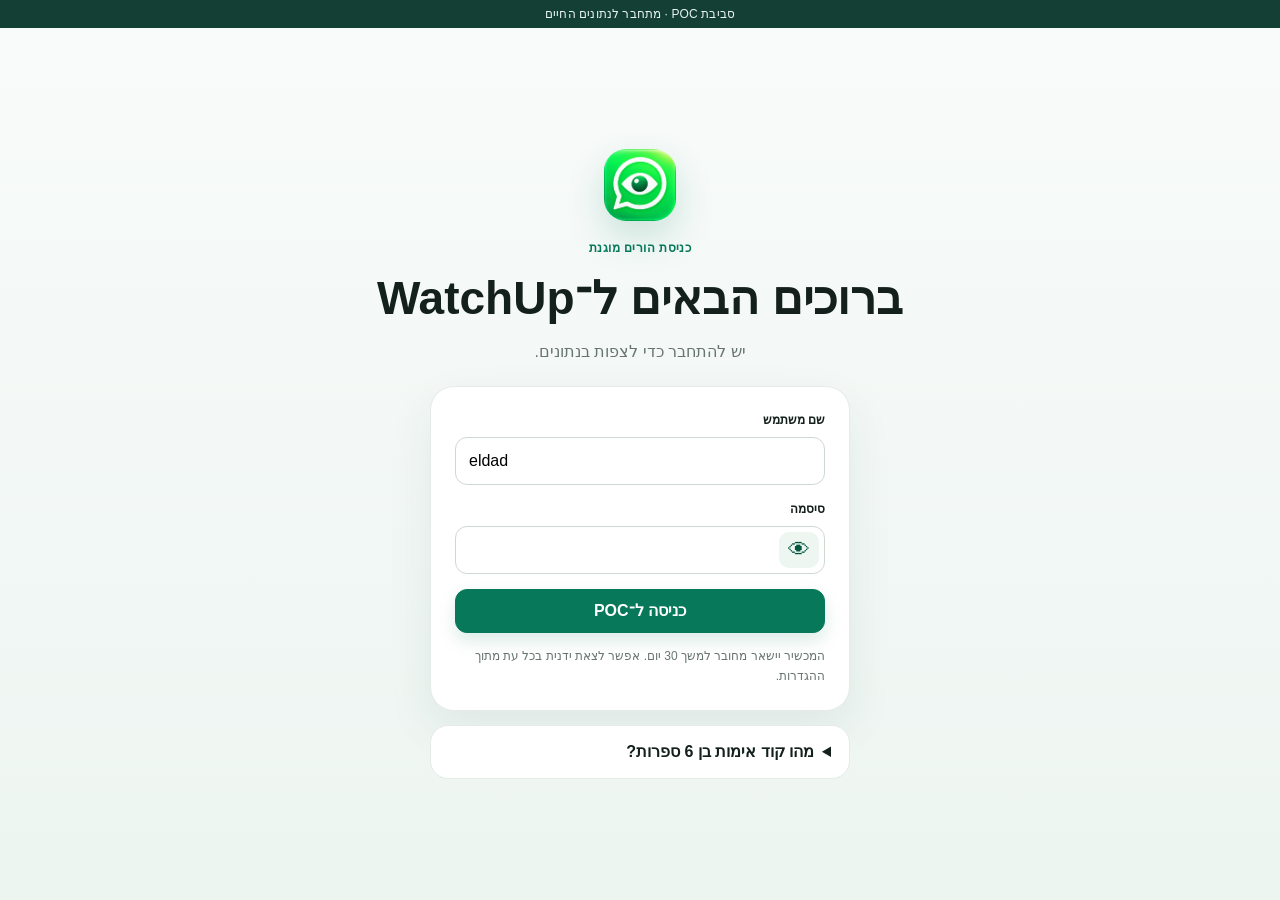
==== watchup-web/index.html @ 16fe0e79 "fix: harden sender recognition and dashboard reliability" ====
<!doctype html>
<html lang="he" dir="rtl">
<head>
  <meta charset="utf-8">
  <meta name="viewport" content="width=device-width, initial-scale=1, viewport-fit=cover">
  <meta name="theme-color" content="#075d48">
  <title>WatchUp — מרכז הבקרה ההורי</title>
  <link rel="icon" type="image/jpeg" href="assets/watchup-eye-icon-owner.jpg">
  <link rel="apple-touch-icon" href="assets/watchup-eye-icon-owner.jpg">
  <link rel="stylesheet" href="styles.css?v=wp48-saved-contact">
</head>
<body class="auth-pending">
  <a class="skip-link" href="#main">דלג לתוכן הראשי</a>
  <div class="demo-banner" id="environment-status" role="status">סביבת POC · מתחבר לנתונים החיים</div>
  <section class="auth-gate" id="auth-gate" aria-labelledby="auth-gate-title">
    <img src="assets/watchup-eye-icon-owner.jpg" alt="" width="72" height="72">
    <span class="section-kicker">כניסת הורים מוגנת</span>
    <h1 id="auth-gate-title">ברוכים הבאים ל־WatchUp</h1>
    <p id="auth-gate-message">הזינו את פרטי ההורה. ב־POC האישי אין צורך בקוד נוסף.</p>
    <form id="api-connect-form">
      <label for="parent-username">שם משתמש</label><input id="parent-username" name="username" dir="auto" autocomplete="username" value="eldad" required>
      <label for="parent-password">סיסמה</label>
      <div class="password-field"><input id="parent-password" name="password" dir="ltr" type="password" autocomplete="current-password" required minlength="8" inputmode="text"><button id="toggle-password" type="button" aria-label="הצג סיסמה" aria-pressed="false">👁</button></div>
      <p class="login-error" id="login-error" role="alert" hidden></p>
      <button class="primary wide" id="login-submit" type="submit">כניסה ל־POC</button>
      <p class="poc-login-note">המכשיר יישאר מחובר למשך 30 יום. אפשר לצאת ידנית בכל עת מתוך ההגדרות.</p>
    </form>
    <details class="mfa-explainer">
      <summary>מהו קוד אימות בן 6 ספרות?</summary>
      <p>לפני פתיחת הפיילוט להורים נוספים נפעיל שכבת הגנה נוספת. אפליקציית Authenticator מייצרת בטלפון קוד חדש בן 6 ספרות בכל כמה שניות.</p>
      <ol><li>מורידים אפליקציית Authenticator לטלפון.</li><li>בוחרים הוספת חשבון וסורקים את קוד ההגדרה של WatchUp.</li><li>בעת הכניסה מזינים גם את הקוד בן 6 הספרות שמופיע באפליקציה.</li></ol>
      <p class="auth-links"><a href="https://support.google.com/accounts/answer/1066447?hl=iw" target="_blank" rel="noopener noreferrer">הורדה והגדרה של Google Authenticator</a><a href="https://support.microsoft.com/en-us/authenticator/download-microsoft-authenticator" target="_blank" rel="noopener noreferrer">הורדת Microsoft Authenticator</a></p>
      <small>ב־POC הנוכחי האפשרות מתועדת אך אינה פעילה.</small>
    </details>
  </section>
  <div class="app-shell" id="app-shell">
    <aside class="sidebar">
      <a class="brand" href="#home" data-view-link="home" aria-label="WatchUp — דף הבית"><img class="brand-mark" src="assets/watchup-eye-icon-owner.jpg" alt=""><span><strong lang="en" dir="ltr">WatchUp</strong><small>רואים רק מה שחשוב</small></span></a>
      <nav class="side-nav" aria-label="ניווט ראשי">
        <a href="#home" data-view-link="home" class="active"><span class="nav-icon" aria-hidden="true"><img src="assets/feature-home.jpg" alt=""></span><span><b>תמונת מצב</b><small>הנתונים החיים עכשיו</small></span></a>
        <a href="#alerts" data-view-link="alerts"><span class="nav-icon" aria-hidden="true"><img src="assets/feature-messages.jpg" alt=""></span><span><b>אירועים</b><small>מה התקבל מהטלפון</small></span><bdi class="nav-count" data-event-count="message">0</bdi></a>
        <a href="#people" data-view-link="people"><span class="nav-icon" aria-hidden="true"><img src="assets/feature-groups.jpg" alt=""></span><span><b>קבוצות ואנשי קשר</b><small>מידע חי מהחשבון</small></span></a>
        <a href="#rules" data-view-link="rules"><span class="nav-icon" aria-hidden="true"><img src="assets/feature-settings.jpg" alt=""></span><span><b>הגדרות</b><small>חיבור, גישה ופרטיות</small></span></a>
      </nav>
      <div class="privacy-note"><span class="privacy-artwork" aria-hidden="true"><img src="assets/feature-privacy.jpg" alt=""></span><p><b>קריאה בלבד</b><small>המערכת לא שולחת הודעות ולא משנה תוכן.</small></p></div>
    </aside>
    <div class="workspace">
      <header class="topbar">
        <button class="child-switch" type="button" aria-label="החשבון המחובר — יולי"><span class="child-avatars" aria-hidden="true"><i>י</i></span><span><b>יולי</b><small id="child-connection-label">חשבון מחובר</small></span></button>
        <a class="mobile-brand-lockup" href="#home" data-view-link="home" aria-label="WatchUp — דף הבית"><img class="mobile-brand" src="assets/watchup-eye-icon-owner.jpg" alt=""><small>רואים רק מה שחשוב</small></a>
        <div class="top-actions"><span class="sync-label" id="sync-status"><i aria-hidden="true"></i><span>מתחבר…</span></span><button class="icon-button" type="button" aria-label="פתח אירועים" data-view-button="alerts"><img class="topbar-artwork" src="assets/feature-messages.jpg" alt="" aria-hidden="true"><span class="notification-dot" aria-hidden="true"></span></button><button class="mobile-menu-button" id="mobile-menu-button" type="button" aria-label="פתח תפריט" aria-controls="mobile-nav" aria-expanded="false"><span aria-hidden="true">☰</span></button></div>
      </header>
      <main id="main" tabindex="-1">
        <section class="view-panel active" id="view-home" data-view="home" aria-labelledby="home-title">
          <div class="child-overview"><div class="child-portrait" aria-hidden="true">י</div><div><span class="section-kicker">מרכז הבקרה של</span><h2>יולי</h2><p>נתונים חיים · קריאה בלבד</p></div></div>
          <section class="watchup-hero" aria-labelledby="home-title"><div class="hero-copy"><p class="eyebrow">תמונת המצב עכשיו</p><h1 id="home-title">בודקים את החיבור של יולי</h1><p id="home-status-detail">המערכת אוספת את הנתונים החיים מהטלפון המחובר.</p><div class="connection-pill"><i aria-hidden="true"></i><span><b id="api-state-title">מתחבר</b><small id="api-state-detail">ממתין לנתונים · קריאה בלבד</small></span></div></div><img src="assets/watchup-child-hero.jpg" alt="איור של ילד המחזיק טלפון ויושב מעל סמל תקשורת ירוק"></section>
          <section class="summary-strip" aria-label="סיכום חי">
            <button type="button" data-view-button="alerts"><span class="summary-artwork messages" aria-hidden="true"><img src="assets/feature-messages.jpg" alt="" width="320" height="320"></span><span><b data-event-count="message">0</b><small>חריגים לבדיקה</small></span><em>נתונים חיים</em></button>
            <button type="button" data-view-button="people"><span class="summary-artwork groups" aria-hidden="true"><img src="assets/feature-groups.jpg" alt="" width="320" height="320"></span><span><b data-event-count="group">0</b><small>קבוצות מחוברות</small></span><em>מהטלפון</em></button>
            <button type="button" data-view-button="alerts"><span class="summary-artwork connection" aria-hidden="true"><img src="assets/feature-connection.jpg" alt="" width="320" height="320"></span><span><b data-event-count="connection">0</b><small>מצב חיבור</small></span><em id="connection-summary">בבדיקה</em></button>
            <button type="button" data-view-button="people"><span class="summary-artwork photos" aria-hidden="true"><img src="assets/feature-photos.jpg" alt="" width="320" height="320"></span><span><b data-event-count="image">0</b><small>תמונות קבוצות</small></span><em>זמינות</em></button>
          </section>
          <div class="home-grid">
            <section class="focus-panel" aria-labelledby="focus-title"><div class="section-heading"><div><span class="section-kicker">החריג האחרון</span><h2 id="focus-title">מה דורש בדיקה</h2></div><button class="text-button" type="button" data-view-button="alerts">לכל החריגים ←</button></div><div id="home-focus" class="live-card-slot"><p class="empty-live-state">אין חריג חדש. שיחות מזוהות לא מוצגות כאן.</p></div></section>
            <section class="timeline-panel" aria-labelledby="timeline-title"><div class="section-heading"><div><span class="section-kicker">חריגים אחרונים</span><h2 id="timeline-title">מה חשוב עכשיו</h2></div></div><div class="mini-timeline" id="home-timeline"><p class="empty-live-state">אין חריגים להצגה.</p></div></section>
          </div>
          <section class="daily-report" aria-labelledby="daily-report-title"><span class="section-kicker">דוח על נתונים אמיתיים</span><h2 id="daily-report-title">הדוח היומי</h2><ul id="daily-report"></ul></section>
        </section>

        <section class="view-panel" id="view-alerts" data-view="alerts" aria-labelledby="alerts-title" hidden>
          <div class="page-title compact"><div><p class="eyebrow">חריגים</p><h1 id="alerts-title">מה דורש בדיקה</h1><p>מוצגים רק מספר לא מזוהה, מילת מעקב מההגדרות, או בעיית חיבור.</p></div><div class="count-badge"><b id="alerts-count">0</b><span>חריגים</span></div></div>
          <div class="filter-bar" role="group" aria-label="סינון חריגים"><button class="active" type="button" data-filter="all">הכול <bdi data-filter-count="all">0</bdi></button><button type="button" data-filter="stranger">מספר לא מזוהה <bdi data-filter-count="stranger">0</bdi></button><button type="button" data-filter="keyword">מילת מעקב <bdi data-filter-count="keyword">0</bdi></button><button type="button" data-filter="connection">חיבור <bdi data-filter-count="connection">0</bdi></button></div>
          <div class="alerts-layout"><div class="alert-feed" id="alerts-feed"><p class="empty-live-state">ממתינים לאירועים חיים.</p></div></div>
        </section>

        <section class="view-panel" id="view-people" data-view="people" aria-labelledby="people-title" hidden>
          <div class="page-title compact"><div><p class="eyebrow">המעגל של יולי</p><h1 id="people-title">קבוצות ומספרים לא מזוהים</h1><p>קבוצות לפי פעילות, ורק מספרים שעדיין לא שמורים באנשי הקשר.</p></div><div class="count-badge calm"><b data-event-count="group">0</b><span>קבוצות</span></div></div>
          <div class="people-summary" aria-label="סיכום קבוצות ומספרים לא מזוהים"><article><span class="people-artwork" aria-hidden="true"><img src="assets/feature-groups.jpg" alt=""></span><div><b data-event-count="group">0</b><small>קבוצות מחוברות</small></div></article><article><span class="people-artwork" aria-hidden="true"><img src="assets/feature-unresolved.jpg" alt=""></span><div><b data-event-count="sender">0</b><small>מספרים לא מזוהים</small></div></article><article><span class="people-artwork" aria-hidden="true"><img src="assets/feature-messages.jpg" alt=""></span><div><b data-event-count="unresolved">0</b><small>התראות ממילת מעקב</small></div></article></div>
          <div class="people-tabs" role="tablist" aria-label="בחירת סוג רשימה"><button type="button" class="active" role="tab" aria-selected="true" data-people-tab="groups">קבוצות</button><button type="button" role="tab" aria-selected="false" data-people-tab="contacts">מספרים לא מזוהים</button></div>
          <div class="people-layout">
            <section class="directory-panel" data-people-panel="groups" aria-labelledby="groups-title"><div class="section-heading"><div><span class="section-kicker" id="groups-kicker">0 קבוצות</span><h2 id="groups-title">הקבוצות של יולי</h2></div><span class="trend">לפי פעילות</span></div><div class="directory-list" id="groups-list"><p class="empty-live-state">הקבוצות יסונכרנו מהטלפון המחובר.</p></div><section class="group-detail" id="group-detail" hidden><h3 id="group-detail-title"></h3><p id="group-detail-stats"></p><ul id="group-detail-people"></ul></section></section>
            <section class="directory-panel" data-people-panel="contacts" aria-labelledby="contacts-title" hidden><div class="section-heading"><div><span class="section-kicker">רק מה שלא שמור באנשי הקשר</span><h2 id="contacts-title">מספרים לא מזוהים</h2></div></div><div class="directory-list" id="contacts-list"><p class="empty-live-state">אין מספרים לא מזוהים כרגע.</p></div></section>
            <aside class="protection-card" aria-labelledby="live-info-title"><span class="section-kicker">תמונת הגנה</span><h2 id="live-info-title">מה חשוב עכשיו</h2><ul class="protection-facts"><li id="insight-unrecognized">0 מספרים לא מזוהים</li><li id="insight-active-group">עדיין אין קבוצה פעילה</li><li id="insight-critical">אין התראה דחופה כרגע</li></ul></aside>
          </div>
        </section>

        <section class="view-panel" id="view-rules" data-view="rules" aria-labelledby="rules-title" hidden>
          <div class="page-title compact"><div><p class="eyebrow">הגדרות</p><h1 id="rules-title">חיבור, גישה ופרטיות</h1><p>ה־POC פועל בקריאה בלבד עם נתונים חיים.</p></div></div>
          <section class="settings-groups" aria-label="קטגוריות הגדרות">
            <div class="settings-group"><h2>חיבור WhatsApp</h2><button type="button"><span class="setting-artwork" aria-hidden="true"><img src="assets/feature-connection.jpg" alt=""></span><span><b>הטלפון של יולי</b><small id="settings-connection-detail">בודק את מצב החיבור</small></span><em id="settings-connection-state">בבדיקה</em></button></div>
            <div class="settings-group"><h2>פרטיות</h2><button type="button"><span class="setting-artwork" aria-hidden="true"><img src="assets/feature-privacy.jpg" alt=""></span><span><b>קריאה בלבד</b><small>אין שליחה, עריכה, מחיקה או תגובה ב־WhatsApp</small></span><em>פעיל</em></button></div>
            <div class="settings-group"><h2 id="words-title">מילות מעקב</h2><p class="settings-note">הוסיפו מילה או ביטוי. התאמה בהודעה חדשה תיצור התראה גם כשהשולח מוכר.</p><form id="tracking-words-form"><label for="tracking-word">מילה או ביטוי למעקב</label><input id="tracking-word" name="word" dir="auto" maxlength="40" placeholder="לדוגמה: אל תספרי" required><button class="primary" type="submit">שמירת מילה</button><output id="tracking-words-status" role="status" aria-live="polite"></output></form><ul class="rule-list" id="tracking-words"></ul></div>
            <div class="settings-group"><h2>צליל והתראות</h2><p class="settings-note">הפעילו ובדקו פעם אחת במכשיר הזה. ההתראה פועלת כל עוד WatchUp פתוח בדפדפן.</p><button class="primary sound-test" id="enable-alerts" type="button">הפעלת צליל ובדיקתו</button><p id="alert-sound-status" class="settings-note" role="status" aria-live="polite">הצליל טרם נבדק במכשיר הזה.</p></div>
            <div class="settings-group"><h2 id="audit-title">יומן צפייה</h2><p class="settings-note">כל כניסה וצפייה בלוח הבקרה נרשמות כאן.</p><ul class="rule-list audit-log" id="audit-log"></ul></div>
          </section>
          <section class="api-connect" aria-labelledby="api-connect-title"><div><span class="section-kicker">פרטיות וגישה</span><h2 id="api-connect-title">ניהול החיבור המשפחתי</h2><p>ב־POC הגישה מוגנת בסיסמה. קוד אימות נוסף יופעל לפני הפיילוט.</p></div><div class="session-actions"><button class="secondary" id="api-disconnect" type="button">יציאה מכלי ההורה</button><button class="danger-button" id="delete-family-data" type="button">מחיקת אירועי WatchUp</button></div></section>
        </section>
        <footer class="app-footer"><span>WatchUp · סביבת POC מאובטחת · נתונים חיים</span><a href="accessibility.html">הצהרת נגישות</a></footer>
      </main>
    </div>
  </div>
  <nav class="mobile-nav" id="mobile-nav" aria-label="ניווט ראשי במובייל" hidden><a href="#home" data-view-link="home" class="active"><span aria-hidden="true"><img src="assets/feature-home.jpg" alt=""></span>בית</a><a href="#alerts" data-view-link="alerts"><span aria-hidden="true"><img src="assets/feature-messages.jpg" alt=""></span>אירועים<i data-event-count="message">0</i></a><a href="#people" data-view-link="people"><span aria-hidden="true"><img src="assets/feature-groups.jpg" alt=""></span>קבוצות ואנשי קשר</a><a href="#rules" data-view-link="rules"><span aria-hidden="true"><img src="assets/feature-settings.jpg" alt=""></span>הגדרות</a></nav>
  <div class="toast" id="toast" role="status" aria-live="polite" aria-atomic="true"></div>
  <script src="app.js?v=wp48-saved-contact"></script>
</body>
</html>
---- watchup-web/styles.css ----
:root{--ink:#17231f;--muted:#65736e;--line:#dfe7e3;--surface:#fff;--canvas:#f4f7f5;--green:#08775a;--green-dark:#055741;--mint:#dff3eb;--mint-soft:#edf8f4;--amber:#b66c09;--amber-soft:#fff1d2;--red:#b4233d;--red-soft:#fde8ec;--blue:#34728b;--blue-soft:#e8f3f7;--shadow:0 14px 38px rgba(31,65,52,.08);--radius:18px;--sidebar:248px}*{box-sizing:border-box}html{scroll-behavior:smooth}body{margin:0;background:var(--canvas);color:var(--ink);font-family:Arial,"Noto Sans Hebrew",sans-serif;line-height:1.5}button,input,select{font:inherit}button,a{touch-action:manipulation}.skip-link{position:fixed;inset-block-start:8px;inset-inline-start:8px;z-index:1000;padding:10px 14px;background:#fff;color:var(--green-dark);border-radius:8px;transform:translateY(-150%)}.skip-link:focus{transform:none}.demo-banner{height:28px;background:#123d33;color:#e7f4ef;text-align:center;font-size:12px;line-height:28px}.app-shell{min-height:calc(100vh - 28px)}
.sidebar{position:fixed;inset-block-start:28px;inset-inline-start:0;width:var(--sidebar);height:calc(100vh - 28px);background:#fff;border-inline-end:1px solid var(--line);padding:28px 18px;display:flex;flex-direction:column;z-index:20}.brand{display:flex;align-items:center;gap:12px;color:var(--ink);text-decoration:none;padding:0 8px 28px}.brand-mark{width:42px;height:42px;background:var(--green);border-radius:13px;display:grid;place-items:center;box-shadow:0 8px 20px rgba(8,119,90,.2);position:relative}.brand-mark:before{content:"";width:25px;height:15px;border:2px solid white;border-radius:50%;position:absolute}.brand-mark span{width:7px;height:7px;background:#fff;border-radius:50%}.brand strong{font-size:20px;display:block}.brand small{display:block;color:var(--muted);font-size:12px}.side-nav{display:grid;gap:6px}.side-nav a{display:flex;align-items:center;gap:12px;min-height:48px;padding:0 13px;color:#52615c;text-decoration:none;border-radius:12px;font-weight:700}.side-nav a:hover,.side-nav a.active{background:var(--mint-soft);color:var(--green-dark)}.nav-icon{width:27px;height:27px;border:1px solid #cbd9d3;border-radius:8px;display:grid;place-items:center}.side-nav a.active .nav-icon{background:var(--green);border-color:var(--green);color:#fff}.nav-count{margin-inline-start:auto;background:var(--red-soft);color:var(--red);min-width:24px;height:24px;border-radius:12px;text-align:center;font-size:12px;line-height:24px}.privacy-note{margin-block-start:auto;background:#f6f9f7;border:1px solid var(--line);border-radius:14px;padding:14px;display:flex;gap:10px;color:var(--green)}.privacy-note p{margin:0}.privacy-note b,.privacy-note small{display:block}.privacy-note small{color:var(--muted);font-size:11px;margin-block-start:3px}
.workspace{margin-inline-start:var(--sidebar);min-height:calc(100vh - 28px)}.topbar{height:76px;background:rgba(255,255,255,.94);border-block-end:1px solid var(--line);display:flex;align-items:center;justify-content:space-between;padding-inline:clamp(20px,4vw,54px);position:sticky;inset-block-start:28px;z-index:15;backdrop-filter:blur(12px)}.child-switch{border:0;background:transparent;display:flex;align-items:center;gap:10px;padding:7px 9px;border-radius:12px;cursor:pointer;text-align:start}.child-switch:hover{background:#f1f6f3}.avatar{width:38px;height:38px;border-radius:12px;background:var(--mint);color:var(--green-dark);display:grid;place-items:center;font-weight:800}.child-switch b,.child-switch small{display:block}.child-switch small{font-size:11px;color:var(--muted)}.top-actions{display:flex;align-items:center;gap:18px}.sync-label{font-size:13px;color:var(--muted);display:flex;align-items:center;gap:7px}.sync-label i,.connection-pill i{width:8px;height:8px;border-radius:50%;background:#25ad7d;box-shadow:0 0 0 5px rgba(37,173,125,.12)}.icon-button{width:42px;height:42px;border:1px solid var(--line);background:#fff;border-radius:12px;cursor:pointer;position:relative}.notification-dot{position:absolute;inset-block-start:8px;inset-inline-start:8px;width:7px;height:7px;background:var(--red);border:2px solid white;border-radius:50%}
main{max-width:1390px;margin-inline:auto;padding:42px clamp(20px,4vw,54px) 28px}.view-panel{animation:fade .2s ease}.view-panel[hidden]{display:none}.page-title{display:flex;align-items:flex-start;justify-content:space-between;gap:30px;margin-block-end:30px}.page-title h1{font-size:clamp(30px,4vw,46px);line-height:1.15;margin:4px 0 8px;letter-spacing:-.035em}.page-title p{margin:0;color:var(--muted)}.page-title.compact h1{font-size:36px}.eyebrow,.section-kicker{color:var(--green);font-size:12px!important;font-weight:800}.connection-pill{background:var(--mint-soft);border:1px solid #d4ece2;border-radius:14px;padding:13px 16px;display:flex;align-items:center;gap:12px;min-width:205px}.connection-pill b,.connection-pill small{display:block}.connection-pill small{color:var(--muted);font-size:11px}.connection-pill i{flex:0 0 auto}
.summary-strip{display:grid;grid-template-columns:repeat(4,1fr);background:#fff;border:1px solid var(--line);border-radius:var(--radius);box-shadow:var(--shadow);margin-block-end:26px;overflow:hidden}.summary-strip button{border:0;border-inline-end:1px solid var(--line);background:#fff;padding:19px;display:grid;grid-template-columns:38px auto;grid-template-rows:auto auto;column-gap:11px;text-align:start;cursor:pointer}.summary-strip button:last-child{border-inline-end:0}.summary-strip button:hover{background:#fbfdfc}.summary-strip span:nth-child(2){align-self:center}.summary-strip b,.summary-strip small{display:block}.summary-strip b{font-size:21px;line-height:1}.summary-strip small{font-size:12px;color:var(--muted);margin-block-start:5px}.summary-strip em{grid-column:2;font-style:normal;font-size:11px;color:var(--muted);margin-block-start:8px}.summary-symbol,.feed-symbol{width:38px;height:38px;border-radius:11px;display:grid;place-items:center;font-weight:800}.urgent{background:var(--amber-soft);color:var(--amber)}.contact{background:var(--mint);color:var(--green)}.group{background:var(--blue-soft);color:var(--blue)}.rule{background:#eeebfa;color:#6751a4}.media{background:#f0edf7;color:#685788}
.home-grid{display:grid;grid-template-columns:minmax(0,1.3fr) minmax(330px,.7fr);gap:26px}.focus-panel,.timeline-panel,.chart-panel,.ranking-panel,.changes-table,.rule-builder,.active-rules{background:#fff;border:1px solid var(--line);border-radius:var(--radius);box-shadow:var(--shadow);padding:24px}.section-heading{display:flex;align-items:flex-start;justify-content:space-between;gap:15px;margin-block-end:18px}.section-heading h2{font-size:20px;margin:3px 0 0}.text-button{border:0;background:transparent;color:var(--green);font-weight:700;cursor:pointer;padding:5px}.lead-alert{background:linear-gradient(135deg,#fffaf0,#fff);border:1px solid #f1d99f;border-radius:15px;padding:22px}.alert-top,.feed-meta{display:flex;align-items:center;justify-content:space-between}.lead-alert h3{font-size:24px;margin:18px 0 8px}.lead-alert p{color:#4f5c57;margin:0}.lead-alert mark{background:#ffe7a6;padding:2px 5px;border-radius:4px}.severity{display:inline-flex;align-items:center;border-radius:999px;padding:4px 9px;font-size:11px;font-weight:800}.severity.important,.severity.review{background:var(--amber-soft);color:#8f5203}.severity.info{background:var(--blue-soft);color:var(--blue)}.severity.critical{background:var(--red-soft);color:var(--red)}time{font-size:12px;color:var(--muted)}.context-line{display:grid;grid-template-columns:1fr 1fr;gap:12px;margin-block:20px;padding-block:16px;border-block:1px solid #eee5d2}.context-line span+span{border-inline-start:1px solid #eee5d2;padding-inline-start:16px}.context-line b,.context-line small{display:block}.context-line small{font-size:11px;color:var(--muted);margin-block-start:3px}.alert-actions{display:flex;gap:10px}.primary,.secondary,.period-select{min-height:43px;border-radius:11px;padding:0 17px;font-weight:800;cursor:pointer}.primary{background:var(--green);border:1px solid var(--green);color:#fff}.primary:hover{background:var(--green-dark)}.secondary,.period-select{background:#fff;border:1px solid #cfdad5;color:var(--ink)}.wide{width:100%}.primary:disabled{background:#83aa9c;border-color:#83aa9c}.reviewed{opacity:.72}
.mini-timeline{display:grid}.mini-timeline button{border:0;border-block-start:1px solid var(--line);background:#fff;display:grid;grid-template-columns:12px 1fr auto;gap:12px;text-align:start;padding:18px 2px;cursor:pointer}.mini-timeline button:first-child{border-block-start:0}.mini-timeline b,.mini-timeline small{display:block}.mini-timeline small{font-size:12px;color:var(--muted);margin-block-start:3px}.mini-timeline em{font-size:11px;font-style:normal;color:var(--muted)}.timeline-dot{width:9px;height:9px;border-radius:50%;margin-block-start:7px}.timeline-dot.amber{background:#dc940f}.timeline-dot.blue{background:#4f93ad}.timeline-dot.green{background:#22a575}.week-glance{margin-block-start:26px;background:#123d33;color:#fff;border-radius:var(--radius);padding:23px 26px;display:grid;grid-template-columns:1fr auto auto auto;align-items:center;gap:28px}.week-glance .section-kicker{color:#9be0c7}.week-glance h2{margin:3px 0}.week-glance p{margin:0;color:#c7d8d2;font-size:13px}.week-stat{border-inline-start:1px solid rgba(255,255,255,.18);padding-inline-start:28px}.week-stat b,.week-stat span{display:block}.week-stat b{font-size:27px}.week-stat span{color:#c7d8d2;font-size:11px}
.count-badge{width:78px;height:78px;border-radius:19px;background:var(--amber-soft);color:var(--amber);display:grid;place-content:center;text-align:center}.count-badge.calm{background:var(--mint);color:var(--green)}.count-badge b,.count-badge span{display:block}.count-badge b{font-size:25px;line-height:1}.count-badge span{font-size:11px;margin-block-start:4px}.filter-bar{display:flex;gap:6px;border-block-end:1px solid var(--line);margin-block-end:22px}.filter-bar button{border:0;background:transparent;color:var(--muted);padding:12px 17px;border-block-end:3px solid transparent;cursor:pointer}.filter-bar button.active{color:var(--green-dark);border-color:var(--green);font-weight:800}.filter-bar bdi{background:#e9efec;padding:2px 6px;border-radius:9px;font-size:10px}.alerts-layout{display:grid;grid-template-columns:minmax(0,1.2fr) minmax(320px,.8fr);gap:24px}.alert-feed,.alert-preview{background:#fff;border:1px solid var(--line);border-radius:var(--radius);box-shadow:var(--shadow)}.feed-item{display:grid;grid-template-columns:42px 1fr 38px;gap:13px;align-items:center;padding:19px;border-block-end:1px solid var(--line)}.feed-item:last-child{border-block-end:0}.feed-item.selected{background:var(--mint-soft);box-shadow:inset -3px 0 var(--green)}.feed-item h2{font-size:15px;margin:7px 0 3px}.feed-item p{font-size:12px;color:var(--muted);margin:0}.feed-item>button{border:0;background:transparent;font-size:20px;color:var(--green);cursor:pointer}.feed-item.filtered{display:none}.alert-preview{padding:28px;position:sticky;inset-block-start:126px;height:max-content}.alert-preview h2{font-size:23px;margin:17px 0 7px}.alert-preview>p{color:var(--muted)}.alert-preview dl{margin:23px 0}.alert-preview dl div{display:flex;justify-content:space-between;padding-block:11px;border-block-start:1px solid var(--line)}.alert-preview dt{color:var(--muted)}.alert-preview dd{font-weight:700;margin:0}.privacy-box{background:#f3f7f5;border-radius:12px;padding:13px;margin-block:20px}.privacy-box p{font-size:11px;color:var(--muted);margin:3px 0 0}
.activity-stats{display:grid;grid-template-columns:repeat(4,1fr);gap:14px;margin-block-end:22px}.activity-stats article{background:#fff;border:1px solid var(--line);border-radius:15px;padding:19px}.activity-stats span,.activity-stats small,.activity-stats b{display:block}.activity-stats span{font-size:12px;color:var(--muted)}.activity-stats b{font-size:27px;margin-block:5px}.activity-stats small{font-size:11px;color:var(--muted)}.report-grid{display:grid;grid-template-columns:1.25fr .75fr;gap:22px}.trend{background:var(--mint);color:var(--green);font-size:11px;font-weight:800;padding:5px 10px;border-radius:999px}.bars{height:230px;display:flex;align-items:flex-end;justify-content:space-around;gap:15px;padding-block-start:25px;border-block-end:1px solid var(--line)}.bars span{height:100%;flex:1;display:flex;flex-direction:column;justify-content:flex-end;align-items:center;gap:9px}.bars i{width:min(35px,70%);height:calc(var(--value)*2.2px);background:linear-gradient(#20a578,var(--green));border-radius:7px 7px 2px 2px}.bars b{font-size:11px;color:var(--muted)}.ranking-panel ol{list-style:none;padding:0;margin:0}.ranking-panel li{display:grid;grid-template-columns:130px 1fr 25px;gap:12px;align-items:center;padding-block:15px;border-block-start:1px solid var(--line)}.ranking-panel li:first-child{border-block-start:0}.ranking-panel li b,.ranking-panel li small{display:block}.ranking-panel li small{font-size:10px;color:var(--muted)}.ranking-panel em{height:7px;background:#edf2ef;border-radius:5px;overflow:hidden}.ranking-panel em i{display:block;height:100%;width:var(--w);background:var(--green)}.changes-table{margin-block-start:22px}.change-row{display:grid;grid-template-columns:38px 1fr 130px 50px;gap:14px;align-items:center;padding-block:14px;border-block-start:1px solid var(--line)}.change-row b,.change-row small{display:block}.change-row small{font-size:11px;color:var(--muted)}.change-row em{font-style:normal;font-size:11px;color:var(--green)}
.rules-layout{display:grid;grid-template-columns:360px 1fr;gap:24px}.rule-builder h2{font-size:22px;margin:5px 0 20px}.rule-builder form{display:grid;gap:9px}.rule-builder label,.rule-builder legend{font-size:12px;font-weight:800}.rule-builder input,.rule-builder select{width:100%;min-height:46px;border:1px solid #cdd8d3;border-radius:10px;padding:0 12px;background:#fff;margin-block-end:8px}.rule-builder fieldset{border:0;padding:8px 0 16px;display:flex;gap:20px}.rule-builder fieldset legend{margin-block-end:9px}.rule-builder fieldset label{font-weight:400}.form-help{text-align:center;color:var(--muted);font-size:10px;margin:0}.rule-list{list-style:none;padding:0;margin:0}.rule-list li{display:grid;grid-template-columns:10px 1fr auto auto;gap:13px;align-items:center;padding:18px 0;border-block-start:1px solid var(--line)}.rule-list li:first-child{border-block-start:0}.rule-list b,.rule-list small{display:block}.rule-list small{font-size:11px;color:var(--muted);margin-block-start:3px}.rule-status{width:8px;height:8px;background:#22a575;border-radius:50%}.rule-list button{border:0;background:transparent;color:var(--red);cursor:pointer}.rules-tip{margin-block-start:25px;background:var(--mint-soft);border-radius:13px;padding:16px}.rules-tip p{color:var(--muted);font-size:12px;margin:4px 0 0}.app-footer{display:flex;justify-content:space-between;color:var(--muted);font-size:11px;padding-block-start:34px}.app-footer a{color:var(--green-dark)}.mobile-nav{display:none}.toast{position:fixed;inset-inline-start:50%;inset-block-end:24px;transform:translate(-50%,20px);opacity:0;background:#173d33;color:#fff;border-radius:10px;padding:11px 18px;z-index:100;transition:.2s;pointer-events:none}.toast.show{transform:translate(-50%,0);opacity:1}@keyframes fade{from{opacity:.35;transform:translateY(5px)}to{opacity:1;transform:none}}
@media(max-width:1000px){.sidebar{width:82px;padding-inline:12px}.brand{justify-content:center}.brand>span:last-child,.side-nav a>span:not(.nav-icon),.privacy-note,.nav-count{display:none}.side-nav a{justify-content:center;padding:0}.workspace{margin-inline-start:82px}.home-grid,.alerts-layout,.report-grid{grid-template-columns:1fr}.alert-preview{position:static}.summary-strip{grid-template-columns:1fr 1fr}.summary-strip button:nth-child(2){border-inline-end:0}.summary-strip button:nth-child(-n+2){border-block-end:1px solid var(--line)}.rules-layout{grid-template-columns:320px 1fr}.week-glance{grid-template-columns:1fr auto auto}.week-glance button{display:none}}
@media(max-width:720px){body{padding-block-end:70px}.demo-banner{font-size:10px}.sidebar{display:none}.workspace{margin-inline-start:0}.topbar{height:64px;inset-block-start:28px;padding-inline:16px}.sync-label{display:none}.child-switch{padding:4px}.icon-button{width:40px;height:40px}main{padding:25px 16px 15px}.page-title{display:block;margin-block-end:22px}.page-title h1,.page-title.compact h1{font-size:30px}.page-title>div:first-child>p:last-child{font-size:13px}.connection-pill{margin-block-start:17px;min-width:0;width:max-content}.summary-strip{grid-template-columns:1fr 1fr}.summary-strip button{padding:14px 12px;grid-template-columns:33px auto}.summary-symbol{width:33px;height:33px}.summary-strip b{font-size:18px}.summary-strip em{display:none}.home-grid{display:block}.timeline-panel{margin-block-start:18px}.focus-panel,.timeline-panel,.chart-panel,.ranking-panel,.changes-table,.rule-builder,.active-rules{padding:18px}.section-heading h2{font-size:18px}.lead-alert{padding:17px}.lead-alert h3{font-size:20px}.alert-actions{display:grid;grid-template-columns:1fr 1fr}.week-glance{grid-template-columns:1fr 1fr;margin-block-start:18px;padding:20px}.week-glance>div:first-child{grid-column:1/-1}.week-stat{padding-inline-start:15px}.filter-bar{overflow:auto;margin-inline:-16px;padding-inline:16px}.filter-bar button{white-space:nowrap}.alerts-layout{display:block}.alert-preview{display:none}.feed-item{padding:16px 13px;grid-template-columns:38px 1fr 24px}.activity-stats{grid-template-columns:1fr 1fr}.activity-stats article{padding:15px}.report-grid{display:block}.ranking-panel{margin-block-start:18px}.bars{height:190px}.change-row{grid-template-columns:34px 1fr auto}.change-row time{display:none}.rules-layout{display:block}.active-rules{margin-block-start:18px}.rule-list li{grid-template-columns:8px 1fr auto}.rule-list li button{grid-column:2;text-align:start}.count-badge{display:none}.app-footer{padding-block-end:10px}.mobile-nav{position:fixed;display:grid;grid-template-columns:repeat(4,1fr);inset-inline:0;inset-block-end:0;height:68px;background:rgba(255,255,255,.97);border-block-start:1px solid var(--line);z-index:40;padding:7px 8px calc(7px + env(safe-area-inset-bottom));box-shadow:0 -8px 25px rgba(26,57,45,.08)}.mobile-nav a{color:#71807a;text-decoration:none;text-align:center;font-size:10px;font-weight:700;position:relative}.mobile-nav a>span{display:block;font-size:21px;line-height:27px}.mobile-nav a.active{color:var(--green)}.mobile-nav i{position:absolute;inset-block-start:0;inset-inline-start:calc(50% - 17px);background:var(--red);color:#fff;width:15px;height:15px;line-height:15px;border-radius:50%;font-style:normal;font-size:8px}.toast{inset-block-end:82px;width:max-content;max-width:90%;text-align:center}.context-line{font-size:12px}}
@media(max-width:720px){.filter-bar{scrollbar-width:none}.filter-bar::-webkit-scrollbar{display:none}}
.brand-mark{width:46px;height:46px;border-radius:14px;display:block;object-fit:cover;background:none;box-shadow:0 9px 22px rgba(8,119,90,.24)}.brand-mark:before,.brand-mark span{display:none}.mobile-brand,.mobile-brand-lockup{display:none}
@media(max-width:720px){.topbar{display:grid;grid-template-columns:1fr auto 1fr}.mobile-brand-lockup{display:grid;justify-items:center;gap:3px;color:var(--green-dark);text-decoration:none;line-height:1.1}.mobile-brand-lockup small{font-size:11px;font-weight:750;white-space:nowrap}.mobile-brand{display:block;width:40px;height:40px;object-fit:cover;border-radius:12px;box-shadow:0 6px 16px rgba(8,119,90,.2)}.top-actions{justify-self:end}.child-switch{justify-self:start}.mobile-nav a.active{background:linear-gradient(135deg,#a7f3d0,#4ade80);color:#064e3b;box-shadow:0 5px 14px rgba(34,197,94,.24)}.mobile-nav a.active:after{background:#047857}}
@media(prefers-reduced-motion:reduce){*{scroll-behavior:auto!important;animation:none!important;transition:none!important}}:focus-visible{outline:3px solid #e6a719;outline-offset:3px}

/* Premium, child-safe presentation pass: synthetic identity, soft blue canvas and grouped surfaces. */
:root{--canvas:#f2f6fb;--canvas-deep:#e7eef8;--blue-accent:#56baf0;--blue-ink:#15678e;--card-shadow:0 12px 32px rgba(46,76,108,.08)}
body{background:radial-gradient(circle at 88% -8%,#dce9f9 0,transparent 29rem),linear-gradient(155deg,#f8fafc 0%,var(--canvas) 49%,#eef3fa 100%)}
.workspace{background:transparent}.topbar{background:rgba(255,255,255,.76);backdrop-filter:blur(16px);border-color:rgba(201,215,231,.82)}
.sidebar{background:rgba(255,255,255,.88);backdrop-filter:blur(18px);border-color:rgba(203,217,232,.88)}
.brand-mark{background:linear-gradient(145deg,#0b7d68,#1baa85);box-shadow:0 10px 24px rgba(8,119,90,.23)}
.child-switch{border:1px solid #d7e3f1;background:rgba(255,255,255,.9);border-radius:999px;padding:5px 11px 5px 7px;box-shadow:0 5px 16px rgba(47,77,109,.07)}
.child-switch:hover{background:#fff;border-color:#b7cde5}.child-avatars{display:flex;align-items:center;direction:ltr}.child-avatars i,.child-portrait{width:38px;height:38px;border-radius:50%;display:grid;place-items:center;font-size:14px;font-style:normal;font-weight:800}.child-avatars i+ i{margin-inline-start:-9px}.child-avatars i:first-child,.child-portrait{background:linear-gradient(145deg,#83d2f4,#337bbd);color:#fff;box-shadow:inset 0 0 0 3px rgba(255,255,255,.72),0 5px 14px rgba(42,113,169,.2)}
.child-avatars i:last-child{background:#edf5fb;color:#37739b;border:1px solid #d7e9f5}.child-overview{background:rgba(255,255,255,.72);border:1px solid rgba(205,219,235,.9);border-radius:22px;padding:14px 16px;display:flex;align-items:center;gap:12px;margin-block-end:25px;width:max-content;min-width:min(100%,390px);box-shadow:0 8px 22px rgba(54,81,113,.06)}
.child-overview h2{margin:0;font-size:20px}.child-overview p{margin:2px 0 0;color:var(--muted);font-size:12px}.child-overview .secondary{margin-inline-start:15px;min-height:36px;padding-inline:12px}
.watchup-hero{height:320px;margin-block-end:24px;background:linear-gradient(125deg,#075844,#0f8564);border-radius:26px;overflow:hidden;display:grid;grid-template-columns:minmax(0,1.15fr) minmax(300px,.85fr);box-shadow:0 18px 42px rgba(16,91,70,.2)}.watchup-hero .hero-copy{min-width:0;padding:38px clamp(28px,4vw,54px);color:#fff;display:flex;flex-direction:column;justify-content:center}.watchup-hero .eyebrow{color:#b9f5da}.watchup-hero h1{font-size:clamp(34px,4.2vw,54px);line-height:1.08;letter-spacing:-.04em;margin:5px 0 10px}.watchup-hero .hero-copy>p:last-of-type{max-width:540px;margin:0;color:#daf3e9}.watchup-hero>img{width:100%;height:320px;min-width:0;object-fit:cover;object-position:center 12%;display:block}.watchup-hero .connection-pill{margin-block-start:23px;width:max-content;background:rgba(255,255,255,.94);color:var(--ink)}
.summary-strip,.focus-panel,.timeline-panel,.chart-panel,.ranking-panel,.changes-table,.rule-builder,.active-rules,.alert-feed,.alert-preview{box-shadow:var(--card-shadow);border-color:rgba(205,218,232,.9)}
.summary-strip{background:rgba(255,255,255,.94)}.summary-strip button{background:transparent}.summary-strip button:hover{background:#f6fbff}.summary-strip button:focus-visible{position:relative;z-index:1}
.connection-pill{background:#eef8f6;border-color:#d3ebe5;box-shadow:0 7px 18px rgba(22,118,95,.07)}
.lead-alert{background:linear-gradient(132deg,#fff9eb 0%,#fff 63%,#f3fbff 100%);box-shadow:0 9px 23px rgba(170,122,31,.06)}
.week-glance{background:linear-gradient(120deg,#113f5b,#176b75 57%,#1b9880);box-shadow:0 16px 35px rgba(16,70,83,.2)}
.activity-stats article{border-color:#d9e5f1;box-shadow:0 7px 18px rgba(54,81,113,.045)}
.activity-stats article:first-child{background:linear-gradient(145deg,#fff,#f2fbff)}
.settings-groups{display:grid;grid-template-columns:repeat(3,minmax(0,1fr));gap:16px;margin-block-end:24px}.settings-group{background:rgba(255,255,255,.9);border:1px solid rgba(205,218,232,.9);border-radius:18px;padding:10px 17px;box-shadow:var(--card-shadow)}.settings-group h2{margin:5px 0 8px;font-size:13px;color:#506d84}.settings-group button{width:100%;border:0;border-block-start:1px solid #e5edf5;background:transparent;padding:13px 0;display:grid;grid-template-columns:12px 1fr auto;gap:10px;align-items:center;text-align:start;cursor:pointer}.settings-group button:first-of-type{border-block-start:0}.settings-group button:hover b{color:var(--blue-ink)}.settings-group b,.settings-group small{display:block}.settings-group small{margin-block-start:3px;color:var(--muted);font-size:11px}.settings-group em{font-size:10px;color:#54728a;font-style:normal;white-space:nowrap}.setting-tone{width:8px;height:28px;border-radius:99px}.setting-tone.green{background:#38b991}.setting-tone.amber{background:#f2ad3f}.setting-tone.purple{background:#8d77d8}.setting-tone.blue{background:#51aee6}.setting-tone.red{background:#eb7a77}.setting-tone.teal{background:#3eb6b1}
.api-connect{display:flex;align-items:end;justify-content:space-between;gap:24px;background:#fff;border:1px solid #dce7f1;border-radius:18px;padding:18px 20px;margin-block-end:24px;box-shadow:var(--card-shadow)}.api-connect h2{margin:3px 0;font-size:19px}.api-connect p{margin:0;color:var(--muted);font-size:12px}.api-connect form{display:grid;grid-template-columns:minmax(180px,260px) auto auto;gap:9px;align-items:end}.api-connect label{grid-column:1/-1;font-size:11px;font-weight:700;color:#506d84}.api-connect input{height:42px;border:1px solid var(--line);border-radius:11px;padding-inline:12px;direction:ltr}.api-connect button{height:42px}
.chart-panel{overflow:hidden}.chart-panel:after{content:"";display:block;height:3px;margin:22px -24px -24px;background:linear-gradient(90deg,#61c9f2,#2aa987,#ffd46d)}.chart-summary{display:flex;align-items:baseline;gap:8px;margin:2px 0 10px}.chart-summary strong{font-size:32px;line-height:1;color:#1b526e}.chart-summary span{font-weight:800}.chart-summary small{margin-inline-start:auto;color:var(--green);font-size:11px}.bars{position:relative;background:repeating-linear-gradient(to bottom,transparent 0,transparent 47px,rgba(158,182,204,.2) 48px);border-block-end:0;padding-inline:10px}.bars .average-line{position:absolute;inset-inline:8px;inset-block-start:83px;height:0;border-block-start:2px dashed #56baf0;display:block;z-index:2;pointer-events:none}.bars .average-line em{position:absolute;inset-inline-start:0;inset-block-start:-21px;background:#e7f6fd;color:#237196;border-radius:99px;padding:3px 8px;font-size:10px;font-style:normal}.bars span:not(.average-line){position:relative;z-index:1}.bars i{background:linear-gradient(180deg,#65c9ef,#278c98);box-shadow:0 5px 10px rgba(30,133,158,.15)}.bars span:nth-last-child(4) i{background:linear-gradient(180deg,#f2be55,#d88b24)}
@media(max-width:1000px){.settings-groups{grid-template-columns:1fr 1fr}.settings-group:last-child{grid-column:1/-1}}
@media(max-width:720px){.child-overview{width:100%;min-width:0;margin-block-end:19px;padding:11px 13px}.child-overview .secondary{margin-inline-start:auto}.settings-groups{display:block;margin-block-end:18px}.settings-group{margin-block-end:12px}.chart-summary strong{font-size:28px}.chart-summary small{display:none}.mobile-nav{height:74px;padding:7px 10px calc(8px + env(safe-area-inset-bottom));background:rgba(248,251,255,.94);backdrop-filter:blur(18px);border-color:#d9e5f1}.mobile-nav a{display:grid;place-items:center;align-content:center;gap:1px;border-radius:14px;min-width:0;padding-block:3px;transition:background .18s ease,color .18s ease}.mobile-nav a>span{font-size:19px;line-height:22px}.mobile-nav a.active{background:linear-gradient(135deg,#a7e4fb,#68c5f0);color:#14536f;box-shadow:0 5px 14px rgba(66,174,221,.24)}.mobile-nav a.active:after{content:"";width:4px;height:4px;background:#1a6e91;border-radius:50%;margin-block-start:1px}.mobile-nav i{inset-inline-start:calc(50% + 8px);inset-block-start:2px;border:2px solid #f8fbff}.toast{inset-block-end:89px}}
@media(max-width:720px){.api-connect{display:block}.api-connect form{grid-template-columns:1fr 1fr;margin-block-start:14px}.api-connect label,.api-connect input{grid-column:1/-1}}
@media(max-width:720px){.watchup-hero{display:flex;flex-direction:column;height:auto;min-height:0;background:#0d7358;border-radius:22px}.watchup-hero>img{order:-1;min-height:0;height:270px;object-position:center 13%}.watchup-hero .hero-copy{padding:23px 21px 25px}.watchup-hero h1{font-size:32px}.watchup-hero .connection-pill{width:100%;margin-block-start:18px}.child-overview{margin-block-end:14px}}

/* WP-3.5 — calm, premium and self-explanatory parent experience. */
:root{--ink:#14201c;--muted:#68756f;--line:#e5ebe8;--canvas:#f3f6f4;--surface:#fff;--green:#08785b;--green-dark:#045842;--mint:#e4f5ee;--shadow:0 18px 48px rgba(29,60,49,.075);--radius:24px}
*{-webkit-tap-highlight-color:transparent}
body{background:linear-gradient(145deg,#f9fbfa 0%,#f0f5f2 55%,#edf3f0 100%);color:var(--ink);font-family:-apple-system,BlinkMacSystemFont,"Segoe UI",Arial,sans-serif}
.demo-banner{background:#143f34;letter-spacing:.01em}
.sidebar{width:272px;padding:27px 20px;background:rgba(255,255,255,.82);border-color:rgba(220,230,225,.9)}
.workspace{margin-inline-start:272px}
.brand{padding:3px 7px 25px;gap:13px}.brand-mark{width:50px;height:50px;border-radius:15px;box-shadow:0 10px 24px rgba(8,120,91,.18)}.brand strong{font-size:23px;letter-spacing:-.04em}.brand small{color:#7a8882;margin-block-start:2px}
.side-nav{gap:7px}.side-nav a{min-height:64px;border-radius:17px;padding:9px 12px;gap:12px;color:#53615b}.side-nav a>span:nth-child(2){display:flex;flex-direction:column;gap:2px;min-width:0}.side-nav a b{font-size:14px}.side-nav a small{font-size:10px;color:#89958f;font-weight:500}.side-nav a.active{background:linear-gradient(135deg,#e5f6ef,#d9f1e7);color:var(--green-dark);box-shadow:inset 0 0 0 1px rgba(8,120,91,.08)}.side-nav a.active small{color:#5f8376}.nav-icon{width:34px;height:34px;border-radius:11px;background:#f1f5f3;display:grid;place-items:center;font-size:16px;font-weight:900}.side-nav a.active .nav-icon{background:#fff;box-shadow:0 6px 15px rgba(35,100,76,.1)}.nav-count{margin-inline-start:auto;background:#f06b62;color:#fff;min-width:23px;height:23px;display:grid;place-items:center;border-radius:99px;font-size:10px}
.privacy-note{border:0;background:#f4f7f5;border-radius:17px;padding:14px}.privacy-note>span{color:var(--green)}
.topbar{height:76px;padding-inline:clamp(22px,4vw,54px);background:rgba(248,251,249,.78);border-color:rgba(222,231,226,.8)}
main{max-width:1380px;padding:34px clamp(22px,4vw,56px) 42px}.child-overview{display:none}
.watchup-hero{height:330px;grid-template-columns:minmax(0,1.15fr) minmax(340px,.85fr);border-radius:32px;background:radial-gradient(circle at 20% 0,rgba(103,221,172,.34),transparent 36%),linear-gradient(135deg,#075b46,#0a7a5a 58%,#0e8c67);box-shadow:0 24px 60px rgba(10,94,70,.18);position:relative}.watchup-hero:after{content:"";position:absolute;inset:0;pointer-events:none;border:1px solid rgba(255,255,255,.15);border-radius:inherit}.watchup-hero .hero-copy{padding:42px clamp(30px,4vw,64px)}.watchup-hero h1{font-size:clamp(38px,4vw,58px);letter-spacing:-.055em;margin-block:7px 12px}.watchup-hero .hero-copy>p:last-of-type{font-size:16px;line-height:1.65;max-width:500px}.watchup-hero>img{height:330px;object-position:center 13%;filter:saturate(.92) contrast(.98)}.watchup-hero .connection-pill{border:0;background:rgba(255,255,255,.94);box-shadow:0 12px 26px rgba(0,61,45,.14);padding:9px 13px}
.summary-strip{margin-block-start:0;border:0;border-radius:25px;box-shadow:var(--shadow);overflow:hidden}.summary-strip button{min-height:112px;padding:20px;transition:background .18s ease,transform .18s ease}.summary-strip button:hover{background:#f7fbf9;transform:translateY(-1px)}.summary-strip small{font-size:12px}.summary-strip em{background:#f3f6f4;border-radius:99px;padding:4px 8px}.summary-symbol{border-radius:14px}
.home-grid{gap:22px;margin-block-start:22px}.focus-panel,.timeline-panel,.week-glance,.chart-panel,.ranking-panel,.changes-table,.rule-builder,.active-rules,.alert-feed,.alert-preview,.settings-group,.api-connect{border:1px solid rgba(223,231,227,.95);border-radius:25px;box-shadow:var(--shadow)}.focus-panel,.timeline-panel{padding:25px}.section-kicker{letter-spacing:.04em}.section-heading h2{letter-spacing:-.025em}.lead-alert{border:0;border-radius:20px;background:linear-gradient(135deg,#fff8e9,#fff 70%);box-shadow:inset 0 0 0 1px #f5e5bc}.primary{border-radius:12px;box-shadow:0 8px 18px rgba(8,120,91,.14)}.secondary{border-radius:12px}.text-button{font-weight:750}.mini-timeline button{padding-block:19px}.week-glance{background:linear-gradient(135deg,#163f35,#1c6755);border:0;padding:25px 28px}
.page-title h1,.page-title.compact h1{letter-spacing:-.045em}.filter-bar{border:0;background:#e9efec;width:max-content;border-radius:14px;padding:4px}.filter-bar button{border:0!important;border-radius:11px;padding:9px 15px}.filter-bar button.active{background:#fff;box-shadow:0 4px 12px rgba(38,65,56,.09)}.feed-item.selected{background:#eef8f4}.activity-stats article{border-radius:20px;box-shadow:var(--shadow)}.settings-group{background:rgba(255,255,255,.95)}.setting-tone{width:9px;border-radius:99px}.api-connect{background:rgba(255,255,255,.95)}
.mobile-nav{font-weight:700}
@media(max-width:1000px) and (min-width:721px){.sidebar{width:88px;padding-inline:13px}.workspace{margin-inline-start:88px}.brand{padding-inline:0;justify-content:center}.side-nav a{padding:0;justify-content:center}.nav-icon{width:42px;height:42px}.side-nav a>span:nth-child(2),.nav-count{display:none}}
@media(max-width:720px){
 body{padding-block-end:82px;background:linear-gradient(180deg,#f9fbfa 0,#f1f5f3 45%,#edf2ef 100%)}
 .workspace{margin-inline-start:0}
 .topbar{height:74px;inset-block-start:28px;padding-inline:14px;background:rgba(249,251,250,.88)}
 .child-switch span:nth-child(2) small,.child-switch>span:last-child{display:none}.child-switch{border:0;background:transparent;box-shadow:none;padding:0}.child-switch span:nth-child(2) b{font-size:13px}.child-avatars i{width:34px;height:34px}.child-avatars i:last-child{display:none}
 .mobile-brand{width:38px;height:38px;border-radius:12px;box-shadow:0 7px 16px rgba(8,120,91,.16)}
 main{padding:18px 14px 12px}
 .watchup-hero{height:222px;display:grid;grid-template-columns:1.25fr .75fr;border-radius:25px;margin-block-end:14px;overflow:hidden}
 .watchup-hero .hero-copy{order:0;padding:22px 18px;justify-content:center;position:relative;z-index:1}
 .watchup-hero .eyebrow{font-size:10px}.watchup-hero h1{font-size:28px;line-height:1.05;margin:5px 0 8px}.watchup-hero .hero-copy>p:last-of-type{font-size:12px;line-height:1.45}
 .watchup-hero>img{order:1;height:222px;min-height:0;object-position:51% 10%}
 .watchup-hero .connection-pill{width:max-content;max-width:100%;margin-block-start:13px;padding:7px 9px;gap:7px}.watchup-hero .connection-pill small{display:none}.watchup-hero .connection-pill b{font-size:10px}
 .summary-strip{grid-template-columns:1fr 1fr;border-radius:20px}.summary-strip button{min-height:86px;padding:13px 11px;grid-template-columns:34px 1fr;gap:9px}.summary-strip button:nth-child(2){border-inline-end:0}.summary-strip button:nth-child(-n+2){border-block-end:1px solid var(--line)}.summary-strip b{font-size:20px}.summary-strip small{font-size:10px;line-height:1.25}.summary-symbol{width:34px;height:34px}
 .home-grid{margin-block-start:14px}.focus-panel,.timeline-panel{padding:17px;border-radius:21px}.timeline-panel{margin-block-start:14px}.section-heading{margin-block-end:13px}.section-heading h2{font-size:18px}.lead-alert{padding:16px;border-radius:17px}.lead-alert h3{font-size:19px}.lead-alert p{font-size:12px}.context-line{grid-template-columns:1fr}.alert-actions button{min-height:44px}
 .week-glance{border-radius:21px;margin-block-start:14px;padding:18px}
 .page-title h1,.page-title.compact h1{font-size:29px}.page-title.compact{margin-block-end:17px}
 .mobile-nav{height:76px;grid-template-columns:repeat(4,1fr);background:rgba(250,252,251,.94);border-color:#dfe7e3;box-shadow:0 -12px 30px rgba(28,54,45,.08)}.mobile-nav a{border-radius:15px;color:#738079}.mobile-nav a.active{background:#dcf3e9;color:var(--green-dark);box-shadow:none}.mobile-nav a.active:after{background:var(--green)}
 .filter-bar{width:calc(100% + 28px);border-radius:0;background:transparent}.filter-bar button.active{background:#fff}
}
.poc-login-note{margin:6px 0 0;color:var(--muted);font-size:12px;line-height:1.6}.mfa-explainer{width:min(100%,420px);margin-block-start:14px;text-align:start;background:#fff;border:1px solid var(--line);border-radius:18px;padding:14px 18px}.mfa-explainer summary{cursor:pointer;font-weight:800;color:var(--ink)}.mfa-explainer p,.mfa-explainer ol{color:var(--muted);font-size:13px;line-height:1.7}.mfa-explainer ol{padding-inline-start:22px}.auth-links{display:grid;gap:8px}.auth-links a{color:var(--green-dark);font-weight:800;text-decoration-thickness:1px;text-underline-offset:3px}.mfa-explainer small{display:block;color:var(--muted)}
.password-field{position:relative;margin-block-end:7px}.auth-gate .password-field input{width:100%;margin:0;padding-inline-end:52px;position:relative;z-index:1}.password-field button{position:absolute;right:6px;left:auto;top:6px;bottom:6px;inline-size:40px;border:0;border-radius:10px;background:#eef6f2;color:var(--green-dark);font-size:20px;cursor:pointer;z-index:2;touch-action:manipulation}.password-field button:focus-visible{outline:3px solid rgba(0,106,97,.28);outline-offset:1px}.login-error{margin:2px 0 4px;padding:10px 12px;border-radius:10px;background:#fff1ef;color:#9c2f28;font-size:13px;font-weight:700;line-height:1.5}.auth-gate button:disabled{cursor:wait;opacity:.7}
@media(max-width:380px){.watchup-hero{grid-template-columns:1.4fr .6fr}.watchup-hero h1{font-size:25px}.watchup-hero .hero-copy{padding-inline:15px}.watchup-hero>img{object-position:47% 10%}}

/* WP-3.5 official Stitch screen set: people directory and focused event detail. */
.people-summary{display:grid;grid-template-columns:repeat(3,minmax(0,1fr));gap:14px;margin-block-end:22px}.people-summary article{display:flex;align-items:center;gap:13px;background:rgba(255,255,255,.94);border:1px solid rgba(223,231,227,.95);border-radius:20px;padding:17px 19px;box-shadow:var(--shadow)}.people-summary b,.people-summary small{display:block}.people-summary b{font-size:24px;line-height:1}.people-summary small{font-size:12px;color:var(--muted);margin-block-start:5px}.people-tabs{display:flex;width:max-content;gap:4px;padding:4px;background:#e7eeea;border-radius:15px;margin-block-end:18px}.people-tabs button{min-height:42px;border:0;border-radius:11px;padding-inline:25px;background:transparent;color:var(--muted);font-weight:750;cursor:pointer}.people-tabs button.active{background:#fff;color:var(--green-dark);box-shadow:0 5px 14px rgba(37,68,57,.09)}.people-layout{display:grid;grid-template-columns:minmax(0,1.35fr) minmax(280px,.65fr);gap:22px}.directory-panel,.weekly-card,.event-card,.event-explainer{background:rgba(255,255,255,.96);border:1px solid rgba(223,231,227,.95);border-radius:25px;box-shadow:var(--shadow)}.directory-panel{padding:25px}.directory-panel[hidden]{display:none}.directory-list{display:grid}.directory-list button{border:0;border-block-start:1px solid var(--line);background:transparent;min-height:82px;padding:13px 2px;display:grid;grid-template-columns:46px 1fr auto;align-items:center;gap:13px;text-align:start;cursor:pointer}.directory-list button:first-child{border-block-start:0}.directory-list button:hover b{color:var(--green)}.directory-list b,.directory-list small{display:block}.directory-list small{color:var(--muted);font-size:11px;margin-block-start:4px}.directory-list em{font-style:normal;font-size:10px;font-weight:800;border-radius:99px;padding:5px 9px}.directory-avatar{width:44px;height:44px;border-radius:15px;display:grid;place-items:center;font-weight:850}.directory-avatar.group{background:var(--blue-soft);color:var(--blue)}.directory-avatar.contact{background:var(--mint);color:var(--green)}.directory-avatar.family{background:#fff0dc;color:#a86513}.directory-avatar.unknown{background:var(--red-soft);color:var(--red)}.status-known{background:#eff4f1;color:#627169}.status-new{background:var(--mint);color:var(--green)}.status-review{background:var(--amber-soft);color:#875107}.weekly-card{padding:26px;background:linear-gradient(155deg,#153f35,#1c6755);color:#fff}.weekly-card .section-kicker{color:#a9ead1}.weekly-card h2{font-size:25px;margin:5px 0 20px}.weekly-meter{display:grid;grid-template-columns:1fr auto;gap:15px;align-items:center;padding-block:15px;border-block-start:1px solid rgba(255,255,255,.14)}.weekly-meter b,.weekly-meter small{display:block}.weekly-meter small{color:#c8ded6;font-size:10px;margin-block-start:3px}.weekly-meter strong{width:43px;height:43px;border-radius:14px;background:rgba(255,255,255,.12);display:grid;place-items:center}.weekly-card>p{font-size:11px;color:#c8ded6;line-height:1.7;margin:21px 0 0}.back-link{border:0;background:transparent;color:var(--green);font-weight:800;min-height:44px;padding:0 3px;margin-block-end:14px;cursor:pointer}.event-layout{display:grid;grid-template-columns:minmax(0,1fr) minmax(270px,.38fr);gap:22px;align-items:start}.event-card{padding:clamp(24px,4vw,44px)}.event-heading{display:grid;grid-template-columns:64px 1fr;gap:19px;align-items:start}.event-symbol{width:64px;height:64px;border-radius:21px;background:var(--amber-soft);color:var(--amber);display:grid;place-items:center;font-size:30px;font-weight:900}.event-heading h1{font-size:clamp(28px,4vw,43px);line-height:1.15;letter-spacing:-.045em;margin:10px 0 7px}.event-heading p{margin:0;color:var(--muted)}.event-facts{display:grid;grid-template-columns:1fr 1fr;margin-block:32px;border-block:1px solid var(--line)}.event-facts>div{padding:18px}.event-facts>div:nth-child(even){border-inline-start:1px solid var(--line)}.event-facts>div:nth-child(n+3){border-block-start:1px solid var(--line)}.event-facts span,.event-facts b,.event-facts small{display:block}.event-facts span{font-size:11px;color:var(--muted)}.event-facts b{margin-block:4px;font-size:16px}.event-facts small{font-size:10px;color:#83908a}.context-card{border-radius:20px;background:linear-gradient(135deg,#fff9eb,#fff);box-shadow:inset 0 0 0 1px #f3e3bd;padding:22px}.context-card h2{font-size:20px;margin:4px 0 14px}.context-card blockquote{margin:0;padding:18px;border-inline-start:4px solid #e2a32b;background:#fff;border-radius:13px;font-size:22px;font-weight:800}.context-card>p{color:var(--muted);font-size:11px;margin:13px 0 0}.event-actions{display:flex;gap:10px;margin-block-start:22px}.event-explainer{padding:25px;background:#f7faf8}.event-explainer>span{width:45px;height:45px;border-radius:15px;background:var(--mint);color:var(--green);display:grid;place-items:center;font-size:22px}.event-explainer h2{font-size:20px;margin:18px 0 8px}.event-explainer p{color:var(--muted);font-size:12px}.event-explainer ul{list-style:none;padding:0;margin:20px 0 0}.event-explainer li{position:relative;padding:11px 20px 11px 0;border-block-start:1px solid var(--line);font-size:12px}.event-explainer li:before{content:"✓";position:absolute;inset-inline-start:0;color:var(--green);font-weight:900}
@media(max-width:900px){.people-layout,.event-layout{grid-template-columns:1fr}.weekly-card,.event-explainer{position:static}.people-summary{grid-template-columns:1fr 1fr}.people-summary article:last-child{grid-column:1/-1}}
@media(max-width:720px){.people-summary{gap:9px;margin-block-end:16px}.people-summary article{padding:13px;border-radius:17px}.people-summary article:last-child{grid-column:1/-1}.people-summary b{font-size:20px}.people-summary small{font-size:10px}.people-tabs{width:100%;display:grid;grid-template-columns:1fr 1fr}.people-tabs button{padding-inline:10px}.directory-panel,.weekly-card,.event-card,.event-explainer{border-radius:21px}.directory-panel{padding:17px}.directory-list button{grid-template-columns:42px 1fr auto;min-height:76px}.directory-avatar{width:40px;height:40px;border-radius:13px}.weekly-card{padding:21px}.event-card{padding:20px}.event-heading{grid-template-columns:49px 1fr;gap:13px}.event-symbol{width:49px;height:49px;border-radius:16px;font-size:23px}.event-heading h1{font-size:27px}.event-facts{grid-template-columns:1fr;margin-block:24px}.event-facts>div{padding:14px 2px}.event-facts>div:nth-child(even){border-inline-start:0}.event-facts>div:nth-child(n+2){border-block-start:1px solid var(--line)}.context-card{padding:17px}.context-card blockquote{font-size:19px}.event-actions{display:grid;grid-template-columns:1fr}.mobile-nav a{font-size:9px}}

/* Legibility and touch-floor corrections from the WP-3.5 design audit. */
.side-nav a small,.directory-list small,.weekly-meter small,.event-facts small,.form-help,.settings-group small,.settings-group em,.rule-list small,.privacy-note small{font-size:12px}.directory-list em,.status-known,.status-new,.status-review{font-size:11px}.context-card blockquote{border-inline-start-width:1px}.mobile-nav a{font-size:11px;min-height:52px}.primary,.secondary,.period-select,.child-switch,.icon-button{min-height:44px}
@media(max-width:720px){.people-summary small{font-size:11px}.watchup-hero .eyebrow{font-size:11px}.mobile-nav a{font-size:11px}.icon-button{width:44px;height:44px}.child-switch{min-height:44px}}

/* WP-3.6 — preserve the complete hero artwork and one visual language everywhere. */
.watchup-hero{grid-template-columns:minmax(0,1fr) 242px;min-height:360px;height:360px;background:linear-gradient(135deg,#075b46,#0a7a5a 58%,#0e8c67)}
.watchup-hero>img{width:242px;height:360px;object-fit:cover;object-position:center;background:#eef3f3;padding:0}
.watchup-hero .hero-copy{min-height:360px}
@media(max-width:720px){
 .topbar{position:static}
 .watchup-hero{display:grid;grid-template-columns:minmax(0,1fr) 168px;height:250px;min-height:250px;border-radius:25px;background:linear-gradient(135deg,#075b46,#0a7a5a 58%,#0e8c67)}
 .watchup-hero>img{order:1;width:168px;height:250px;min-height:250px;object-fit:cover;object-position:center;background:#eef3f3;padding:0}
 .watchup-hero .hero-copy{order:0;min-height:250px;padding:20px 17px}
 .watchup-hero h1{font-size:clamp(25px,7.2vw,30px);line-height:1.08}
 .watchup-hero .hero-copy>p:last-of-type{font-size:13px;line-height:1.5}
 .watchup-hero .connection-pill{margin-block-start:14px}
}
@media(max-width:380px){
 .watchup-hero{grid-template-columns:minmax(0,1fr) 161px;height:240px;min-height:240px}
 .watchup-hero>img{width:161px;height:240px;min-height:240px;object-position:center}
 .watchup-hero .hero-copy{min-height:240px;padding-inline:14px}
}

/* WP-3.7 — Stitch correction: edge-to-edge hero art and a non-sticky mobile header. */
.watchup-hero>img{padding:0;object-fit:cover;object-position:center 31%;background:#eef3f3}
@media(max-width:720px){
 .topbar{position:static;inset-block-start:auto}
 .watchup-hero>img{padding:0;object-fit:cover;object-position:center 29%}
}

/* WP-3.8 — exact Stitch palette lock; supersedes exploratory blue canvas rules. */
:root{--ink:#14201c;--muted:#68756f;--line:#e5ebe8;--surface:#fff;--canvas:#f3f6f4;--canvas-deep:#edf3f0;--green:#08785b;--green-dark:#045842;--mint:#e4f5ee;--mint-soft:#eef8f4;--shadow:0 18px 48px rgba(29,60,49,.075);--card-shadow:0 18px 48px rgba(29,60,49,.075)}
body{background:linear-gradient(180deg,#f9fbfa 0%,var(--canvas) 46%,var(--canvas-deep) 100%)}
.workspace{background:transparent}
.sidebar{background:rgba(255,255,255,.92);border-color:var(--line)}
.topbar{background:rgba(255,255,255,.9);border-color:var(--line)}
.summary-strip,.focus-panel,.timeline-panel,.chart-panel,.ranking-panel,.changes-table,.rule-builder,.active-rules,.alert-feed,.alert-preview,.settings-group,.api-connect,.people-summary article,.directory-panel,.event-card{background:var(--surface);border-color:var(--line);box-shadow:var(--shadow)}
.side-nav a.active,.mobile-nav a.active{background:var(--mint);color:var(--green-dark)}
.child-switch{border-color:var(--line);background:var(--surface)}
.mobile-nav{background:rgba(255,255,255,.96);border-color:var(--line)}
.watchup-hero{background:linear-gradient(135deg,#045842 0%,var(--green) 100%)}
.week-glance,.weekly-card{background:linear-gradient(135deg,#143f34 0%,#1c6755 100%)}
.filter-bar,.people-tabs{background:#e9efec}
.feed-item.selected,.rules-tip,.privacy-box,.event-explainer{background:var(--mint-soft)}
.activity-stats article:first-child,.lead-alert,.context-card{background:var(--surface)}
@media(max-width:720px){body{background:linear-gradient(180deg,#f9fbfa 0%,var(--canvas) 48%,var(--canvas-deep) 100%)}.mobile-nav a.active{background:var(--mint);color:var(--green-dark);box-shadow:none}}
.child-avatars i:first-child,.child-portrait{background:var(--green);color:#fff;box-shadow:inset 0 0 0 3px rgba(255,255,255,.72),0 5px 14px rgba(8,120,91,.18)}
.child-avatars i:last-child{background:var(--mint-soft);color:var(--green-dark);border-color:var(--line)}
.group,.rule,.media,.directory-avatar.group,.severity.info{background:var(--mint);color:var(--green-dark)}
.timeline-dot.blue{background:var(--green)}

.auth-gate{display:none;min-height:calc(100vh - 28px);padding:32px 20px;place-content:center;justify-items:center;text-align:center;background:linear-gradient(180deg,#f8fbfa,#edf5f1);position:relative;z-index:200}.auth-gate>img{border-radius:22px;box-shadow:0 16px 38px rgba(8,120,91,.18);margin-block-end:18px}.auth-gate h1{font-size:clamp(30px,6vw,46px);margin:7px 0}.auth-gate>p{color:var(--muted);margin:0 0 22px}.auth-gate form{width:min(100%,420px);display:grid;gap:8px;text-align:start;background:#fff;border:1px solid var(--line);border-radius:24px;padding:24px;box-shadow:var(--shadow)}.auth-gate label{font-size:12px;font-weight:800}.auth-gate input{min-height:48px;border:1px solid #cdd8d3;border-radius:12px;padding-inline:13px;margin-block-end:7px;font:inherit}.auth-required .auth-gate,.auth-pending .auth-gate{display:grid}.auth-required .app-shell,.auth-pending .app-shell,.auth-required .mobile-nav,.auth-pending .mobile-nav{display:none}.session-actions{display:flex;gap:10px;flex-wrap:wrap;align-items:center}.danger-button{min-height:44px;border:1px solid #f1aaa4;border-radius:11px;padding:0 16px;background:#fff1ef;color:#9c2f28;font-weight:800;cursor:pointer}.empty-live-state{padding:32px;text-align:center;color:var(--muted)}

.directory-live-row{min-height:82px;padding:13px 2px;border-block-start:1px solid var(--line);display:grid;grid-template-columns:46px 1fr auto;align-items:center;gap:13px}.directory-live-row:first-child{border-block-start:0}.directory-live-row b,.directory-live-row small{display:block}.directory-live-row small{color:var(--muted);font-size:12px;margin-block-start:4px}.directory-live-row em{font-style:normal;font-size:11px;font-weight:800;border-radius:99px;padding:5px 9px}.directory-avatar.live-image{object-fit:cover;border:1px solid var(--line);background:var(--mint)}.live-card-slot .feed-item{border:0;border-radius:18px;background:var(--mint-soft)}.severity.connection{background:var(--mint);color:var(--green-dark)}
@media(max-width:720px){.directory-live-row{grid-template-columns:42px 1fr auto;min-height:76px}.directory-avatar.live-image{width:40px;height:40px;border-radius:13px}.live-card-slot .feed-item{padding-inline:13px}}

/* WP-3.10 — mobile hybrid: retain the green brand frame, use Stitch surfaces in content. */
@media(max-width:720px){
 body{background:#f8f9ff;color:#0b1c30}
 main{background:#f8f9ff}
 .view-panel{color:#0b1c30}
 .summary-strip,.focus-panel,.timeline-panel,.chart-panel,.ranking-panel,.changes-table,.rule-builder,.active-rules,.alert-feed,.alert-preview,.settings-group,.api-connect,.people-summary article,.directory-panel,.event-card{background:#fff;border-color:#dce9ff;box-shadow:0 4px 14px rgba(9,21,35,.07)}
 .summary-strip button{background:#fff;border-color:#dce9ff}
 .summary-strip button:hover{background:#eff4ff}
 .lead-alert,.context-card{background:#fff;border-color:#ffb4a3;box-shadow:inset 0 0 0 1px #ffdad2}
 .lead-alert mark{background:#ffdad2}
 .timeline-panel,.privacy-box,.rules-tip,.event-explainer{background:#eff4ff}
 .mini-timeline button,.directory-list button{background:transparent;border-color:#dce9ff}
 .filter-bar,.people-tabs{background:#e5eeff}
 .filter-bar button.active,.people-tabs button.active{background:#fff;color:#0b1c30}
 .feed-item.selected{background:#eff4ff;box-shadow:inset -3px 0 #006a61}
 .severity.critical{background:#ffdad6;color:#93000a}
 .severity.important,.severity.review{background:#ffdad2;color:#822714}
 .summary-symbol.group,.directory-avatar.group{background:#dce9ff;color:#0b1c30}
 .summary-symbol.contact,.directory-avatar.contact{background:#89f5e7;color:#00201d}
 .page-title p,.feed-item p,.mini-timeline small,.directory-list small,.event-facts small{color:#44474c}
}

/* Illustrated feature tiles — rich miniatures replace dry punctuation and line icons. */
.summary-strip button{grid-template-columns:64px minmax(0,1fr);column-gap:14px;align-items:center;min-height:126px}
.summary-artwork{grid-row:1/3;width:64px;height:64px;border-radius:19px;overflow:hidden;display:block;background:#edf7f2;box-shadow:0 9px 20px rgba(28,89,68,.15),inset 0 0 0 1px rgba(255,255,255,.62);transition:transform .22s cubic-bezier(.2,.8,.2,1),box-shadow .22s ease}
.summary-artwork img{width:100%;height:100%;display:block;object-fit:cover;transform:scale(1.035)}
.summary-strip button:hover .summary-artwork{transform:translateY(-2px) rotate(-1deg) scale(1.025);box-shadow:0 13px 25px rgba(28,89,68,.2),inset 0 0 0 1px rgba(255,255,255,.68)}
.summary-strip button:active .summary-artwork{transform:translateY(1px) scale(.98)}
.summary-strip em{grid-column:2}
@media(max-width:720px){.summary-strip button{grid-template-columns:54px minmax(0,1fr);min-height:108px;padding:14px 11px;column-gap:10px}.summary-artwork{width:54px;height:54px;border-radius:16px}.summary-strip em{font-size:10px;padding:3px 7px}}

/* App-wide WatchUp artwork family. Real group photos and contact initials remain data. */
.nav-icon,.privacy-artwork,.people-artwork,.setting-artwork,.feed-artwork,.timeline-artwork,.directory-avatar.generated-artwork{overflow:hidden;display:block;flex:none;background:#edf7f2;box-shadow:0 6px 15px rgba(27,87,67,.13);border:1px solid rgba(255,255,255,.72)}
.nav-icon img,.privacy-artwork img,.people-artwork img,.setting-artwork img,.feed-artwork img,.timeline-artwork img,.directory-avatar.generated-artwork img,.topbar-artwork,.mobile-nav a>span img{width:100%;height:100%;display:block;object-fit:cover}
.nav-icon{width:38px;height:38px;border-radius:12px}
.side-nav a.active .nav-icon{background:#fff;border-color:#fff;color:inherit;box-shadow:0 7px 17px rgba(19,87,64,.18)}
.privacy-note{align-items:center}.privacy-artwork{width:42px;height:42px;border-radius:13px}.privacy-note p{min-width:0}
.icon-button{padding:4px;overflow:visible}.topbar-artwork{border-radius:10px}.icon-button:hover .topbar-artwork{transform:scale(1.04)}
.password-field button{padding:5px;overflow:hidden}.password-field button img{width:100%;height:100%;display:block;object-fit:cover;border-radius:8px;transition:transform .2s ease,opacity .2s ease}.password-field button.revealed img{transform:scale(.88);opacity:.72}
.people-artwork{width:52px;height:52px;border-radius:16px}.people-summary article{align-items:center}
.settings-group button{grid-template-columns:52px minmax(0,1fr) auto;gap:13px}.setting-artwork{width:48px;height:48px;border-radius:15px}
.feed-artwork{width:42px;height:42px;border-radius:13px}.feed-item{grid-template-columns:42px minmax(0,1fr)}
.timeline-artwork{width:30px;height:30px;border-radius:10px}.mini-timeline button{grid-template-columns:30px minmax(0,1fr) auto;align-items:center}
.directory-avatar.generated-artwork{border-radius:15px}
.mobile-nav a>span{width:30px;height:30px;line-height:normal;margin-inline:auto;border-radius:10px;overflow:hidden;display:block;box-shadow:0 4px 10px rgba(27,87,67,.12)}
.mobile-nav a.active>span{box-shadow:0 6px 14px rgba(19,87,64,.2)}
@media(max-width:720px){.nav-icon{width:40px;height:40px}.people-artwork{width:46px;height:46px;border-radius:14px}.settings-group button{grid-template-columns:46px minmax(0,1fr) auto}.setting-artwork{width:44px;height:44px;border-radius:13px}.feed-artwork{width:38px;height:38px;border-radius:12px}.feed-item{grid-template-columns:38px minmax(0,1fr)}.mobile-nav a>span{width:29px;height:29px;border-radius:9px}.privacy-artwork{width:38px;height:38px}}
html{scroll-behavior:auto}
.app-shell{display:flex;align-items:flex-start}
.sidebar{position:static;height:auto;flex:0 0 auto}
.workspace{margin-inline-start:0;flex:1;min-width:0}
.topbar{position:static}
button.directory-live-row{width:100%;border-inline:0;background:transparent;text-align:start;cursor:pointer;font:inherit;color:inherit}
button.directory-live-row.selected{background:var(--mint-soft)}
.group-detail{margin-block-start:16px;padding:16px;border-radius:16px;background:var(--mint-soft)}
.group-detail h3,.group-detail p{margin:0 0 8px}
.group-detail ul{list-style:none;margin:0;padding:0}
.group-detail li{padding:10px 0;border-block-start:1px solid var(--line)}
.group-detail b,.group-detail small{display:block}
.group-detail li.stranger b{color:var(--red)}
.protection-card{background:#fff;color:var(--ink);border:1px solid var(--line);border-radius:25px;padding:24px;box-shadow:var(--shadow)}
.protection-facts{list-style:none;margin:12px 0 0;padding:0;display:grid;gap:10px}
.protection-facts li{background:var(--mint-soft);border-radius:12px;padding:12px 14px;font-weight:700}
.password-field button{right:6px;left:auto;font-size:22px;line-height:1}
.auth-gate .password-field input{padding-right:52px;padding-left:13px}
#tracking-words-form{display:grid;gap:8px;margin-block-end:12px}
#tracking-words-form input{min-height:46px;border:1px solid #cdd8d3;border-radius:10px;padding-inline:12px;text-align:start}
#tracking-words-form .primary,.settings-group .sound-test{display:block;width:100%;min-height:46px;padding-inline:16px;background:var(--green);color:#fff;border:0;border-radius:11px;text-align:center}
#tracking-words-status{min-height:1.5em;color:var(--green-dark);font-size:12px}
#tracking-words{display:grid;gap:8px}
#tracking-words li{display:flex;justify-content:space-between;gap:12px;align-items:center}
#tracking-words button{border:0;background:transparent;color:var(--red);font-weight:700;cursor:pointer;min-height:44px}
.daily-report{margin-block-start:22px;background:#fff;border:1px solid var(--line);border-radius:25px;padding:24px;box-shadow:var(--shadow)}
.daily-report h2{margin:4px 0 12px}
.daily-report ul{list-style:none;margin:0;padding:0;display:grid;gap:8px}
.daily-report li{background:var(--mint-soft);border-radius:12px;padding:12px 14px;font-weight:700}
.audit-log li{grid-template-columns:minmax(0,1fr) auto;align-items:start}
.audit-log small{direction:ltr;unicode-bidi:isolate;white-space:nowrap}
.mobile-menu-button{display:none;width:44px;height:44px;border:1px solid var(--line);border-radius:12px;background:#fff;color:var(--green-dark);font-size:24px;line-height:1;cursor:pointer}
@media(max-width:720px){
  body{padding-block-end:0}
  .mobile-menu-button{display:grid;place-items:center}
  .mobile-nav{display:none;position:fixed;inset-block-start:96px;inset-inline:16px;inset-block-end:auto;height:auto;grid-template-columns:1fr;background:#fff;border:1px solid var(--line);border-radius:18px;padding:8px;box-shadow:0 18px 45px rgba(11,28,48,.2);z-index:60}
  .mobile-nav.open{display:grid}
  .mobile-nav a{display:grid;grid-template-columns:36px minmax(0,1fr);place-items:center start;min-height:52px;padding:7px 10px;text-align:start;font-size:13px}
  .mobile-nav a>span{margin:0}
  .mobile-nav i{inset-inline-start:25px;inset-block-start:5px}
  .watchup-hero>img{display:none}
  .watchup-hero .hero-copy{padding:20px}
  .watchup-hero h1{font-size:27px}
  .summary-strip{grid-template-columns:1fr}
  .summary-strip button{grid-template-columns:44px minmax(0,1fr) auto;grid-template-rows:1fr;min-height:68px;padding:9px 12px;border-inline-end:0;border-block-end:1px solid var(--line)}
  .summary-strip button:nth-child(-n+2){border-block-end:1px solid var(--line)}
  .summary-strip button:last-child{border-block-end:0}
  .summary-strip .summary-artwork{width:44px;height:44px;border-radius:13px}
  .summary-strip em{display:block;grid-column:3;margin:0}
  .settings-group{overflow:hidden}
}

/* Owner-approved hero balance and clearer mobile controls. */
.watchup-hero{grid-template-columns:repeat(2,minmax(0,1fr))}
.watchup-hero>img{width:100%}
@media(max-width:720px){
  .watchup-hero{grid-template-columns:repeat(2,minmax(0,1fr));height:260px;min-height:260px}
  .watchup-hero>img{display:block;width:100%;height:260px;min-height:260px;object-position:center 29%}
  .watchup-hero .hero-copy{min-height:260px;padding:18px 15px}
  .watchup-hero h1{font-size:clamp(23px,6.6vw,28px)}
  .watchup-hero .hero-copy>p:last-of-type{font-size:12px;line-height:1.4}
  .watchup-hero .connection-pill{margin-block-start:11px;padding:7px 8px}
  .mobile-menu-button{background:#d9ebe4;border-color:#9fbbb0}
  .mobile-nav{background:#eef4f1;border-color:#aebfb8}
  .mobile-nav a{background:#dde9e4;color:#304b42;margin-block:2px}
  .mobile-nav a.active{background:#bddfd2;color:#064f3b}
  .summary-strip{background:#dfe8f1;border-color:#b8c9d7}
  .summary-strip button{background:#e8eff5;border-color:#b8c9d7}
  .summary-strip button:hover,.summary-strip button:active{background:#d6e4ee}
  .summary-strip small,.summary-strip em{color:#344b57}
  .filter-bar,.people-tabs{background:#d8e4ed;border:1px solid #b7c8d5}
  .filter-bar{display:grid;grid-template-columns:repeat(2,minmax(0,1fr));width:100%;margin-inline:0;padding:5px;gap:5px;overflow:visible}
  .filter-bar button{min-height:44px;padding:8px;white-space:normal}
  .filter-bar button,.people-tabs button{color:#344b57}
  .filter-bar button.active,.people-tabs button.active{background:#c5dfd6;color:#083f32;box-shadow:none}
  .focus-panel,.timeline-panel,.settings-group,.api-connect,.directory-panel,.event-card{border-color:#bdcedb;box-shadow:0 5px 16px rgba(9,21,35,.1)}
}
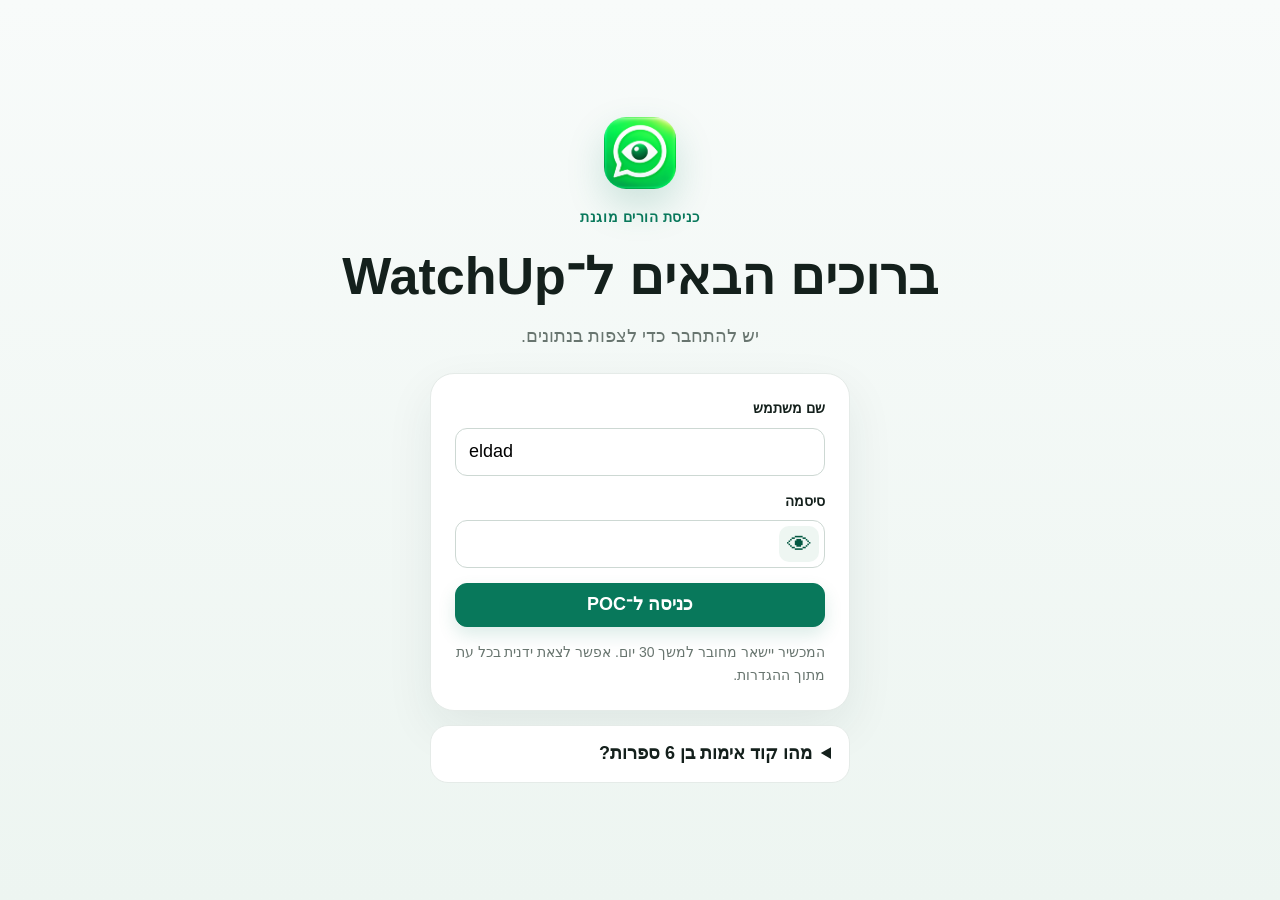
==== commit df5e61d0: "Make the parent dashboard lighter and more readable. Raise type ~12.5% on desktop and phone, drop th" ====
--- a/watchup-web/index.html
+++ b/watchup-web/index.html
@@ -7,7 +7,20 @@
   <title>WatchUp — מרכז הבקרה ההורי</title>
   <link rel="icon" type="image/jpeg" href="assets/watchup-eye-icon-owner.jpg">
   <link rel="apple-touch-icon" href="assets/watchup-eye-icon-owner.jpg">
-  <link rel="stylesheet" href="styles.css?v=wp48-saved-contact">
+  <link rel="stylesheet" href="styles.css?v=wp77-type">
+  <!-- Never blank the parent: while session is checked, keep the login gate visible. -->
+  <style>
+    body.auth-pending .app-shell,
+    body.auth-pending .mobile-nav,
+    body.auth-required .app-shell,
+    body.auth-required .mobile-nav { display: none !important; }
+    body.auth-pending .auth-gate,
+    body.auth-required .auth-gate { display: grid !important; pointer-events: auto; }
+    body:not(.auth-pending):not(.auth-required) .auth-gate {
+      display: none !important;
+      pointer-events: none !important;
+    }
+  </style>
 </head>
 <body class="auth-pending">
   <a class="skip-link" href="#main">דלג לתוכן הראשי</a>
@@ -46,18 +59,19 @@
     </aside>
     <div class="workspace">
       <header class="topbar">
-        <button class="child-switch" type="button" aria-label="החשבון המחובר — יולי"><span class="child-avatars" aria-hidden="true"><i>י</i></span><span><b>יולי</b><small id="child-connection-label">חשבון מחובר</small></span></button>
+        <button class="child-switch" type="button" aria-label="הטלפון המחובר"><span class="child-avatars" aria-hidden="true"><i>ט</i></span><span><b>הטלפון המחובר</b><small id="child-connection-label">חשבון מחובר</small></span></button>
+        <button class="mobile-menu-button" id="mobile-menu-button" type="button" aria-label="פתח תפריט" aria-controls="mobile-nav" aria-expanded="false"><span aria-hidden="true">☰</span></button>
         <a class="mobile-brand-lockup" href="#home" data-view-link="home" aria-label="WatchUp — דף הבית"><img class="mobile-brand" src="assets/watchup-eye-icon-owner.jpg" alt=""><small>רואים רק מה שחשוב</small></a>
-        <div class="top-actions"><span class="sync-label" id="sync-status"><i aria-hidden="true"></i><span>מתחבר…</span></span><button class="icon-button" type="button" aria-label="פתח אירועים" data-view-button="alerts"><img class="topbar-artwork" src="assets/feature-messages.jpg" alt="" aria-hidden="true"><span class="notification-dot" aria-hidden="true"></span></button><button class="mobile-menu-button" id="mobile-menu-button" type="button" aria-label="פתח תפריט" aria-controls="mobile-nav" aria-expanded="false"><span aria-hidden="true">☰</span></button></div>
+        <div class="top-actions"><span class="sync-label" id="sync-status"><i aria-hidden="true"></i><span>מתחבר…</span></span><button class="icon-button" type="button" aria-label="פתח אירועים" data-view-button="alerts"><img class="topbar-artwork" src="assets/feature-messages.jpg" alt="" aria-hidden="true"><span class="notification-dot" aria-hidden="true"></span></button></div>
       </header>
       <main id="main" tabindex="-1">
         <section class="view-panel active" id="view-home" data-view="home" aria-labelledby="home-title">
-          <div class="child-overview"><div class="child-portrait" aria-hidden="true">י</div><div><span class="section-kicker">מרכז הבקרה של</span><h2>יולי</h2><p>נתונים חיים · קריאה בלבד</p></div></div>
-          <section class="watchup-hero" aria-labelledby="home-title"><div class="hero-copy"><p class="eyebrow">תמונת המצב עכשיו</p><h1 id="home-title">בודקים את החיבור של יולי</h1><p id="home-status-detail">המערכת אוספת את הנתונים החיים מהטלפון המחובר.</p><div class="connection-pill"><i aria-hidden="true"></i><span><b id="api-state-title">מתחבר</b><small id="api-state-detail">ממתין לנתונים · קריאה בלבד</small></span></div></div><img src="assets/watchup-child-hero.jpg" alt="איור של ילד המחזיק טלפון ויושב מעל סמל תקשורת ירוק"></section>
+          <div class="child-overview"><div class="child-portrait" aria-hidden="true">ט</div><div><span class="section-kicker">מרכז הבקרה של</span><h2>הטלפון המחובר</h2><p>נתונים חיים · קריאה בלבד</p></div></div>
+          <section class="watchup-hero" aria-labelledby="home-title"><div class="hero-copy"><p class="eyebrow">תמונת המצב עכשיו</p><h1 id="home-title">בודקים את החיבור של הטלפון</h1><p id="home-status-detail">המערכת אוספת את הנתונים החיים מהטלפון המחובר.</p><div class="connection-pill"><i aria-hidden="true"></i><span><b id="api-state-title">מתחבר</b><small id="api-state-detail">ממתין לנתונים · קריאה בלבד</small></span></div></div><img src="assets/watchup-child-hero.png" alt="איור של ילד המחזיק טלפון ויושב מעל סמל תקשורת ירוק"></section>
           <section class="summary-strip" aria-label="סיכום חי">
             <button type="button" data-view-button="alerts"><span class="summary-artwork messages" aria-hidden="true"><img src="assets/feature-messages.jpg" alt="" width="320" height="320"></span><span><b data-event-count="message">0</b><small>חריגים לבדיקה</small></span><em>נתונים חיים</em></button>
             <button type="button" data-view-button="people"><span class="summary-artwork groups" aria-hidden="true"><img src="assets/feature-groups.jpg" alt="" width="320" height="320"></span><span><b data-event-count="group">0</b><small>קבוצות מחוברות</small></span><em>מהטלפון</em></button>
-            <button type="button" data-view-button="alerts"><span class="summary-artwork connection" aria-hidden="true"><img src="assets/feature-connection.jpg" alt="" width="320" height="320"></span><span><b data-event-count="connection">0</b><small>מצב חיבור</small></span><em id="connection-summary">בבדיקה</em></button>
+            <button type="button" data-view-button="alerts"><span class="summary-artwork connection" aria-hidden="true"><img src="assets/feature-connection.jpg" alt="" width="320" height="320"></span><span><b data-event-count="connection">מנותק</b><small>קישור לטלפון</small></span><em id="connection-summary">זה מצב הקישור לטלפון, לא איש קשר חדש ולא קבוצה חדשה.</em></button>
             <button type="button" data-view-button="people"><span class="summary-artwork photos" aria-hidden="true"><img src="assets/feature-photos.jpg" alt="" width="320" height="320"></span><span><b data-event-count="image">0</b><small>תמונות קבוצות</small></span><em>זמינות</em></button>
           </section>
           <div class="home-grid">
@@ -69,38 +83,40 @@
 
         <section class="view-panel" id="view-alerts" data-view="alerts" aria-labelledby="alerts-title" hidden>
           <div class="page-title compact"><div><p class="eyebrow">חריגים</p><h1 id="alerts-title">מה דורש בדיקה</h1><p>מוצגים רק מספר לא מזוהה, מילת מעקב מההגדרות, או בעיית חיבור.</p></div><div class="count-badge"><b id="alerts-count">0</b><span>חריגים</span></div></div>
-          <div class="filter-bar" role="group" aria-label="סינון חריגים"><button class="active" type="button" data-filter="all">הכול <bdi data-filter-count="all">0</bdi></button><button type="button" data-filter="stranger">מספר לא מזוהה <bdi data-filter-count="stranger">0</bdi></button><button type="button" data-filter="keyword">מילת מעקב <bdi data-filter-count="keyword">0</bdi></button><button type="button" data-filter="connection">חיבור <bdi data-filter-count="connection">0</bdi></button></div>
-          <div class="alerts-layout"><div class="alert-feed" id="alerts-feed"><p class="empty-live-state">ממתינים לאירועים חיים.</p></div></div>
+          <div class="filter-bar" role="group" aria-label="סינון חריגים"><button class="active" type="button" data-filter="all">הכול <bdi data-filter-count="all">0</bdi></button><button type="button" data-filter="today">היום <bdi data-filter-count="today">0</bdi></button><button type="button" data-filter="stranger">מספר לא מזוהה <bdi data-filter-count="stranger">0</bdi></button><button type="button" data-filter="keyword">מילת מעקב <bdi data-filter-count="keyword">0</bdi></button><button type="button" data-filter="connection" title="מצב הקישור לטלפון, לא איש קשר חדש ולא קבוצה חדשה">חיבור <bdi data-filter-count="connection">מנותק</bdi></button><button type="button" data-filter="joined">הצטרפו היום <bdi data-filter-count="joined">0</bdi></button><button type="button" data-filter="hours">מחוץ לשעות <bdi data-filter-count="hours">0</bdi></button></div>
+          <div class="alerts-layout"><div class="alert-feed" id="alerts-feed"><p class="empty-live-state">ממתינים לאירועים חיים.</p></div><div class="alert-feed" id="alerts-extra" hidden></div></div>
         </section>
 
         <section class="view-panel" id="view-people" data-view="people" aria-labelledby="people-title" hidden>
-          <div class="page-title compact"><div><p class="eyebrow">המעגל של יולי</p><h1 id="people-title">קבוצות ומספרים לא מזוהים</h1><p>קבוצות לפי פעילות, ורק מספרים שעדיין לא שמורים באנשי הקשר.</p></div><div class="count-badge calm"><b data-event-count="group">0</b><span>קבוצות</span></div></div>
+          <div class="page-title compact"><div><p class="eyebrow">המעגל מהטלפון</p><h1 id="people-title">קבוצות ומספרים לא מזוהים</h1><p>קבוצות לפי פעילות, ורק מספרים שעדיין לא שמורים באנשי הקשר.</p></div><div class="count-badge calm"><b data-event-count="group">0</b><span>קבוצות</span></div></div>
           <div class="people-summary" aria-label="סיכום קבוצות ומספרים לא מזוהים"><article><span class="people-artwork" aria-hidden="true"><img src="assets/feature-groups.jpg" alt=""></span><div><b data-event-count="group">0</b><small>קבוצות מחוברות</small></div></article><article><span class="people-artwork" aria-hidden="true"><img src="assets/feature-unresolved.jpg" alt=""></span><div><b data-event-count="sender">0</b><small>מספרים לא מזוהים</small></div></article><article><span class="people-artwork" aria-hidden="true"><img src="assets/feature-messages.jpg" alt=""></span><div><b data-event-count="unresolved">0</b><small>התראות ממילת מעקב</small></div></article></div>
           <div class="people-tabs" role="tablist" aria-label="בחירת סוג רשימה"><button type="button" class="active" role="tab" aria-selected="true" data-people-tab="groups">קבוצות</button><button type="button" role="tab" aria-selected="false" data-people-tab="contacts">מספרים לא מזוהים</button></div>
           <div class="people-layout">
-            <section class="directory-panel" data-people-panel="groups" aria-labelledby="groups-title"><div class="section-heading"><div><span class="section-kicker" id="groups-kicker">0 קבוצות</span><h2 id="groups-title">הקבוצות של יולי</h2></div><span class="trend">לפי פעילות</span></div><div class="directory-list" id="groups-list"><p class="empty-live-state">הקבוצות יסונכרנו מהטלפון המחובר.</p></div><section class="group-detail" id="group-detail" hidden><h3 id="group-detail-title"></h3><p id="group-detail-stats"></p><ul id="group-detail-people"></ul></section></section>
+            <section class="directory-panel" data-people-panel="groups" aria-labelledby="groups-title"><div class="section-heading"><div><span class="section-kicker" id="groups-kicker">0 קבוצות</span><h2 id="groups-title">הקבוצות מהטלפון</h2></div><label class="group-sort">מיון <select id="group-sort"><option value="activity">הפעילות ביותר</option><option value="today">הכי הרבה הודעות היום</option><option value="sender">המספר ששלח הכי הרבה הודעות היום</option><option value="strangers">הכי הרבה משתתפים לא מזוהים</option><option value="newest">הקבוצה החדשה ביותר</option></select></label></div><div class="directory-list" id="groups-list"><p class="empty-live-state">הקבוצות יסונכרנו מהטלפון המחובר.</p></div><section class="group-detail" id="group-detail" hidden><h3 id="group-detail-title"></h3><p id="group-detail-stats"></p><ul id="group-detail-people"></ul></section></section>
             <section class="directory-panel" data-people-panel="contacts" aria-labelledby="contacts-title" hidden><div class="section-heading"><div><span class="section-kicker">רק מה שלא שמור באנשי הקשר</span><h2 id="contacts-title">מספרים לא מזוהים</h2></div></div><div class="directory-list" id="contacts-list"><p class="empty-live-state">אין מספרים לא מזוהים כרגע.</p></div></section>
-            <aside class="protection-card" aria-labelledby="live-info-title"><span class="section-kicker">תמונת הגנה</span><h2 id="live-info-title">מה חשוב עכשיו</h2><ul class="protection-facts"><li id="insight-unrecognized">0 מספרים לא מזוהים</li><li id="insight-active-group">עדיין אין קבוצה פעילה</li><li id="insight-critical">אין התראה דחופה כרגע</li></ul></aside>
+            <aside class="protection-card" aria-labelledby="live-info-title"><span class="section-kicker">תמונת הגנה</span><h2 id="live-info-title">מה חשוב עכשיו</h2><ul class="protection-facts"><li id="insight-unrecognized">0 מספרים לא מזוהים</li><li id="insight-active-group">עדיין אין קבוצה פעילה היום</li><li id="insight-critical">אין התראה דחופה כרגע</li></ul><div id="group-dashboard" class="group-dashboard"></div></aside>
           </div>
         </section>
 
         <section class="view-panel" id="view-rules" data-view="rules" aria-labelledby="rules-title" hidden>
           <div class="page-title compact"><div><p class="eyebrow">הגדרות</p><h1 id="rules-title">חיבור, גישה ופרטיות</h1><p>ה־POC פועל בקריאה בלבד עם נתונים חיים.</p></div></div>
           <section class="settings-groups" aria-label="קטגוריות הגדרות">
-            <div class="settings-group"><h2>חיבור WhatsApp</h2><button type="button"><span class="setting-artwork" aria-hidden="true"><img src="assets/feature-connection.jpg" alt=""></span><span><b>הטלפון של יולי</b><small id="settings-connection-detail">בודק את מצב החיבור</small></span><em id="settings-connection-state">בבדיקה</em></button></div>
-            <div class="settings-group"><h2>פרטיות</h2><button type="button"><span class="setting-artwork" aria-hidden="true"><img src="assets/feature-privacy.jpg" alt=""></span><span><b>קריאה בלבד</b><small>אין שליחה, עריכה, מחיקה או תגובה ב־WhatsApp</small></span><em>פעיל</em></button></div>
-            <div class="settings-group"><h2 id="words-title">מילות מעקב</h2><p class="settings-note">הוסיפו מילה או ביטוי. התאמה בהודעה חדשה תיצור התראה גם כשהשולח מוכר.</p><form id="tracking-words-form"><label for="tracking-word">מילה או ביטוי למעקב</label><input id="tracking-word" name="word" dir="auto" maxlength="40" placeholder="לדוגמה: אל תספרי" required><button class="primary" type="submit">שמירת מילה</button><output id="tracking-words-status" role="status" aria-live="polite"></output></form><ul class="rule-list" id="tracking-words"></ul></div>
-            <div class="settings-group"><h2>צליל והתראות</h2><p class="settings-note">הפעילו ובדקו פעם אחת במכשיר הזה. ההתראה פועלת כל עוד WatchUp פתוח בדפדפן.</p><button class="primary sound-test" id="enable-alerts" type="button">הפעלת צליל ובדיקתו</button><p id="alert-sound-status" class="settings-note" role="status" aria-live="polite">הצליל טרם נבדק במכשיר הזה.</p></div>
-            <div class="settings-group"><h2 id="audit-title">יומן צפייה</h2><p class="settings-note">כל כניסה וצפייה בלוח הבקרה נרשמות כאן.</p><ul class="rule-list audit-log" id="audit-log"></ul></div>
+            <div class="settings-group settings-cluster connection"><h2>חיבור</h2><button type="button"><span class="setting-artwork" aria-hidden="true"><img src="assets/feature-connection.jpg" alt=""></span><span><b>הטלפון המחובר</b><small id="settings-connection-detail">בודק את מצב החיבור</small></span><em id="settings-connection-state">בבדיקה</em></button><button class="primary" id="open-pairing" type="button">חיבור טלפון הילד</button><p class="settings-note">אם הטלפון כבר מחובר, החלון מציג מחובר ולא יוצר קוד חדש.</p></div>
+            <div class="settings-group settings-cluster hours"><h2>שעות</h2><p class="settings-note">לכל יום אפשר חלון לימודים וחלון ערב. יום בלי שעות אינו נחשב חריגה.</p><form id="schedule-form"><div id="schedule-grid" class="schedule-grid"></div><button class="primary" type="submit">שמירת השעות</button><output id="schedule-status" role="status" aria-live="polite"></output></form></div>
+            <div class="settings-group settings-cluster words"><h2 id="words-title">מילות מעקב</h2><p class="settings-note">הוסיפו מילה או ביטוי. התאמה בתוך משפט, גם בהודעה של כמה שורות, יוצרת התראה קריטית גם כשהשולח לא מוכר.</p><form id="tracking-words-form"><label for="tracking-word">מילה או ביטוי למעקב</label><input id="tracking-word" name="word" dir="auto" maxlength="40" placeholder="לדוגמה: אל תספרי" required><button class="primary" type="submit">שמירת מילה</button><output id="tracking-words-status" role="status" aria-live="polite"></output></form><ul class="rule-list" id="tracking-words"></ul></div>
+            <div class="settings-group settings-cluster alerts"><h2>התראות</h2><p class="settings-note">הפעילו ובדקו פעם אחת במכשיר הזה. ההתראה פועלת כל עוד WatchUp פתוח בדפדפן.</p><button class="primary sound-test" id="enable-alerts" type="button">הפעלת צליל ובדיקתו</button><p id="alert-sound-status" class="settings-note" role="status" aria-live="polite">הצליל טרם נבדק במכשיר הזה.</p></div>
+            <div class="settings-group settings-cluster privacy"><h2>פרטיות ושמירה</h2><button type="button"><span class="setting-artwork" aria-hidden="true"><img src="assets/feature-privacy.jpg" alt=""></span><span><b>קריאה בלבד</b><small>אין שליחה, עריכה, מחיקה או תגובה ב־WhatsApp</small></span><em>פעיל</em></button><p class="settings-note">אירועים על המסך נשמרים שלושה ימים. גיבוי מוצפן נשאר 14 יום. אפשר להשאיר רק את היום בלי לנתק את הטלפון.</p><p class="settings-note">רעיון, תקלה או משוב? נשמח לשמוע.</p><a class="primary sound-test" id="contact-link" href="https://mail.google.com/mail/?view=cm&amp;fs=1&amp;to=eldadi9@gmail.com&amp;su=%D7%9E%D7%A9%D7%95%D7%91%20%D7%A2%D7%9C%20WatchUp&amp;body=%D7%94%D7%99%D7%99%2C%20%D7%99%D7%A9%20%D7%9C%D7%99%20%D7%9E%D7%A9%D7%95%D7%91%3A%20" target="_blank" rel="noopener noreferrer">שליחת משוב במייל</a><p class="settings-note"><a id="contact-mailto" href="mailto:eldadi9@gmail.com?subject=%D7%9E%D7%A9%D7%95%D7%91%20%D7%A2%D7%9C%20WatchUp&amp;body=%D7%94%D7%99%D7%99%2C%20%D7%99%D7%A9%20%D7%9C%D7%99%20%D7%9E%D7%A9%D7%95%D7%91%3A%20">או דרך אפליקציית המייל במכשיר</a></p></div>
+            <div class="settings-group settings-cluster audit"><h2 id="audit-title">יומן צפייה</h2><p class="settings-note">כל כניסה נרשמת כאן. רענון המסך לא מוסיף שורה חדשה כל כמה שניות.</p><ul class="rule-list audit-log" id="audit-log"></ul></div>
           </section>
-          <section class="api-connect" aria-labelledby="api-connect-title"><div><span class="section-kicker">פרטיות וגישה</span><h2 id="api-connect-title">ניהול החיבור המשפחתי</h2><p>ב־POC הגישה מוגנת בסיסמה. קוד אימות נוסף יופעל לפני הפיילוט.</p></div><div class="session-actions"><button class="secondary" id="api-disconnect" type="button">יציאה מכלי ההורה</button><button class="danger-button" id="delete-family-data" type="button">מחיקת אירועי WatchUp</button></div></section>
+          <section class="api-connect" aria-labelledby="api-connect-title"><div><span class="section-kicker">פרטיות וגישה</span><h2 id="api-connect-title">ניהול החיבור המשפחתי</h2><p>ב־POC הגישה מוגנת בסיסמה. קוד אימות נוסף יופעל לפני הפיילוט.</p></div><div class="session-actions"><button class="secondary" id="api-disconnect" type="button">יציאה מכלי ההורה</button><button class="secondary" id="reset-today" type="button">השארת היום בלבד</button><button class="danger-button" id="delete-family-data" type="button">מחיקת אירועי WatchUp</button></div></section>
         </section>
         <footer class="app-footer"><span>WatchUp · סביבת POC מאובטחת · נתונים חיים</span><a href="accessibility.html">הצהרת נגישות</a></footer>
       </main>
     </div>
   </div>
   <nav class="mobile-nav" id="mobile-nav" aria-label="ניווט ראשי במובייל" hidden><a href="#home" data-view-link="home" class="active"><span aria-hidden="true"><img src="assets/feature-home.jpg" alt=""></span>בית</a><a href="#alerts" data-view-link="alerts"><span aria-hidden="true"><img src="assets/feature-messages.jpg" alt=""></span>אירועים<i data-event-count="message">0</i></a><a href="#people" data-view-link="people"><span aria-hidden="true"><img src="assets/feature-groups.jpg" alt=""></span>קבוצות ואנשי קשר</a><a href="#rules" data-view-link="rules"><span aria-hidden="true"><img src="assets/feature-settings.jpg" alt=""></span>הגדרות</a></nav>
+  <dialog id="pairing-dialog" aria-labelledby="pairing-title"><h2 id="pairing-title">חיבור טלפון הילד</h2><p id="pairing-status"></p><img id="pairing-qr" alt="קוד QR לחיבור הטלפון" hidden><button class="secondary" id="pairing-close" type="button">סגירה</button></dialog>
   <div class="toast" id="toast" role="status" aria-live="polite" aria-atomic="true"></div>
-  <script src="app.js?v=wp48-saved-contact"></script>
+  <script src="app.js?v=wp77-type"></script>
 </body>
 </html>
--- a/watchup-web/styles.css
+++ b/watchup-web/styles.css
@@ -1,18 +1,18 @@
-:root{--ink:#17231f;--muted:#65736e;--line:#dfe7e3;--surface:#fff;--canvas:#f4f7f5;--green:#08775a;--green-dark:#055741;--mint:#dff3eb;--mint-soft:#edf8f4;--amber:#b66c09;--amber-soft:#fff1d2;--red:#b4233d;--red-soft:#fde8ec;--blue:#34728b;--blue-soft:#e8f3f7;--shadow:0 14px 38px rgba(31,65,52,.08);--radius:18px;--sidebar:248px}*{box-sizing:border-box}html{scroll-behavior:smooth}body{margin:0;background:var(--canvas);color:var(--ink);font-family:Arial,"Noto Sans Hebrew",sans-serif;line-height:1.5}button,input,select{font:inherit}button,a{touch-action:manipulation}.skip-link{position:fixed;inset-block-start:8px;inset-inline-start:8px;z-index:1000;padding:10px 14px;background:#fff;color:var(--green-dark);border-radius:8px;transform:translateY(-150%)}.skip-link:focus{transform:none}.demo-banner{height:28px;background:#123d33;color:#e7f4ef;text-align:center;font-size:12px;line-height:28px}.app-shell{min-height:calc(100vh - 28px)}
-.sidebar{position:fixed;inset-block-start:28px;inset-inline-start:0;width:var(--sidebar);height:calc(100vh - 28px);background:#fff;border-inline-end:1px solid var(--line);padding:28px 18px;display:flex;flex-direction:column;z-index:20}.brand{display:flex;align-items:center;gap:12px;color:var(--ink);text-decoration:none;padding:0 8px 28px}.brand-mark{width:42px;height:42px;background:var(--green);border-radius:13px;display:grid;place-items:center;box-shadow:0 8px 20px rgba(8,119,90,.2);position:relative}.brand-mark:before{content:"";width:25px;height:15px;border:2px solid white;border-radius:50%;position:absolute}.brand-mark span{width:7px;height:7px;background:#fff;border-radius:50%}.brand strong{font-size:20px;display:block}.brand small{display:block;color:var(--muted);font-size:12px}.side-nav{display:grid;gap:6px}.side-nav a{display:flex;align-items:center;gap:12px;min-height:48px;padding:0 13px;color:#52615c;text-decoration:none;border-radius:12px;font-weight:700}.side-nav a:hover,.side-nav a.active{background:var(--mint-soft);color:var(--green-dark)}.nav-icon{width:27px;height:27px;border:1px solid #cbd9d3;border-radius:8px;display:grid;place-items:center}.side-nav a.active .nav-icon{background:var(--green);border-color:var(--green);color:#fff}.nav-count{margin-inline-start:auto;background:var(--red-soft);color:var(--red);min-width:24px;height:24px;border-radius:12px;text-align:center;font-size:12px;line-height:24px}.privacy-note{margin-block-start:auto;background:#f6f9f7;border:1px solid var(--line);border-radius:14px;padding:14px;display:flex;gap:10px;color:var(--green)}.privacy-note p{margin:0}.privacy-note b,.privacy-note small{display:block}.privacy-note small{color:var(--muted);font-size:11px;margin-block-start:3px}
-.workspace{margin-inline-start:var(--sidebar);min-height:calc(100vh - 28px)}.topbar{height:76px;background:rgba(255,255,255,.94);border-block-end:1px solid var(--line);display:flex;align-items:center;justify-content:space-between;padding-inline:clamp(20px,4vw,54px);position:sticky;inset-block-start:28px;z-index:15;backdrop-filter:blur(12px)}.child-switch{border:0;background:transparent;display:flex;align-items:center;gap:10px;padding:7px 9px;border-radius:12px;cursor:pointer;text-align:start}.child-switch:hover{background:#f1f6f3}.avatar{width:38px;height:38px;border-radius:12px;background:var(--mint);color:var(--green-dark);display:grid;place-items:center;font-weight:800}.child-switch b,.child-switch small{display:block}.child-switch small{font-size:11px;color:var(--muted)}.top-actions{display:flex;align-items:center;gap:18px}.sync-label{font-size:13px;color:var(--muted);display:flex;align-items:center;gap:7px}.sync-label i,.connection-pill i{width:8px;height:8px;border-radius:50%;background:#25ad7d;box-shadow:0 0 0 5px rgba(37,173,125,.12)}.icon-button{width:42px;height:42px;border:1px solid var(--line);background:#fff;border-radius:12px;cursor:pointer;position:relative}.notification-dot{position:absolute;inset-block-start:8px;inset-inline-start:8px;width:7px;height:7px;background:var(--red);border:2px solid white;border-radius:50%}
-main{max-width:1390px;margin-inline:auto;padding:42px clamp(20px,4vw,54px) 28px}.view-panel{animation:fade .2s ease}.view-panel[hidden]{display:none}.page-title{display:flex;align-items:flex-start;justify-content:space-between;gap:30px;margin-block-end:30px}.page-title h1{font-size:clamp(30px,4vw,46px);line-height:1.15;margin:4px 0 8px;letter-spacing:-.035em}.page-title p{margin:0;color:var(--muted)}.page-title.compact h1{font-size:36px}.eyebrow,.section-kicker{color:var(--green);font-size:12px!important;font-weight:800}.connection-pill{background:var(--mint-soft);border:1px solid #d4ece2;border-radius:14px;padding:13px 16px;display:flex;align-items:center;gap:12px;min-width:205px}.connection-pill b,.connection-pill small{display:block}.connection-pill small{color:var(--muted);font-size:11px}.connection-pill i{flex:0 0 auto}
-.summary-strip{display:grid;grid-template-columns:repeat(4,1fr);background:#fff;border:1px solid var(--line);border-radius:var(--radius);box-shadow:var(--shadow);margin-block-end:26px;overflow:hidden}.summary-strip button{border:0;border-inline-end:1px solid var(--line);background:#fff;padding:19px;display:grid;grid-template-columns:38px auto;grid-template-rows:auto auto;column-gap:11px;text-align:start;cursor:pointer}.summary-strip button:last-child{border-inline-end:0}.summary-strip button:hover{background:#fbfdfc}.summary-strip span:nth-child(2){align-self:center}.summary-strip b,.summary-strip small{display:block}.summary-strip b{font-size:21px;line-height:1}.summary-strip small{font-size:12px;color:var(--muted);margin-block-start:5px}.summary-strip em{grid-column:2;font-style:normal;font-size:11px;color:var(--muted);margin-block-start:8px}.summary-symbol,.feed-symbol{width:38px;height:38px;border-radius:11px;display:grid;place-items:center;font-weight:800}.urgent{background:var(--amber-soft);color:var(--amber)}.contact{background:var(--mint);color:var(--green)}.group{background:var(--blue-soft);color:var(--blue)}.rule{background:#eeebfa;color:#6751a4}.media{background:#f0edf7;color:#685788}
-.home-grid{display:grid;grid-template-columns:minmax(0,1.3fr) minmax(330px,.7fr);gap:26px}.focus-panel,.timeline-panel,.chart-panel,.ranking-panel,.changes-table,.rule-builder,.active-rules{background:#fff;border:1px solid var(--line);border-radius:var(--radius);box-shadow:var(--shadow);padding:24px}.section-heading{display:flex;align-items:flex-start;justify-content:space-between;gap:15px;margin-block-end:18px}.section-heading h2{font-size:20px;margin:3px 0 0}.text-button{border:0;background:transparent;color:var(--green);font-weight:700;cursor:pointer;padding:5px}.lead-alert{background:linear-gradient(135deg,#fffaf0,#fff);border:1px solid #f1d99f;border-radius:15px;padding:22px}.alert-top,.feed-meta{display:flex;align-items:center;justify-content:space-between}.lead-alert h3{font-size:24px;margin:18px 0 8px}.lead-alert p{color:#4f5c57;margin:0}.lead-alert mark{background:#ffe7a6;padding:2px 5px;border-radius:4px}.severity{display:inline-flex;align-items:center;border-radius:999px;padding:4px 9px;font-size:11px;font-weight:800}.severity.important,.severity.review{background:var(--amber-soft);color:#8f5203}.severity.info{background:var(--blue-soft);color:var(--blue)}.severity.critical{background:var(--red-soft);color:var(--red)}time{font-size:12px;color:var(--muted)}.context-line{display:grid;grid-template-columns:1fr 1fr;gap:12px;margin-block:20px;padding-block:16px;border-block:1px solid #eee5d2}.context-line span+span{border-inline-start:1px solid #eee5d2;padding-inline-start:16px}.context-line b,.context-line small{display:block}.context-line small{font-size:11px;color:var(--muted);margin-block-start:3px}.alert-actions{display:flex;gap:10px}.primary,.secondary,.period-select{min-height:43px;border-radius:11px;padding:0 17px;font-weight:800;cursor:pointer}.primary{background:var(--green);border:1px solid var(--green);color:#fff}.primary:hover{background:var(--green-dark)}.secondary,.period-select{background:#fff;border:1px solid #cfdad5;color:var(--ink)}.wide{width:100%}.primary:disabled{background:#83aa9c;border-color:#83aa9c}.reviewed{opacity:.72}
-.mini-timeline{display:grid}.mini-timeline button{border:0;border-block-start:1px solid var(--line);background:#fff;display:grid;grid-template-columns:12px 1fr auto;gap:12px;text-align:start;padding:18px 2px;cursor:pointer}.mini-timeline button:first-child{border-block-start:0}.mini-timeline b,.mini-timeline small{display:block}.mini-timeline small{font-size:12px;color:var(--muted);margin-block-start:3px}.mini-timeline em{font-size:11px;font-style:normal;color:var(--muted)}.timeline-dot{width:9px;height:9px;border-radius:50%;margin-block-start:7px}.timeline-dot.amber{background:#dc940f}.timeline-dot.blue{background:#4f93ad}.timeline-dot.green{background:#22a575}.week-glance{margin-block-start:26px;background:#123d33;color:#fff;border-radius:var(--radius);padding:23px 26px;display:grid;grid-template-columns:1fr auto auto auto;align-items:center;gap:28px}.week-glance .section-kicker{color:#9be0c7}.week-glance h2{margin:3px 0}.week-glance p{margin:0;color:#c7d8d2;font-size:13px}.week-stat{border-inline-start:1px solid rgba(255,255,255,.18);padding-inline-start:28px}.week-stat b,.week-stat span{display:block}.week-stat b{font-size:27px}.week-stat span{color:#c7d8d2;font-size:11px}
-.count-badge{width:78px;height:78px;border-radius:19px;background:var(--amber-soft);color:var(--amber);display:grid;place-content:center;text-align:center}.count-badge.calm{background:var(--mint);color:var(--green)}.count-badge b,.count-badge span{display:block}.count-badge b{font-size:25px;line-height:1}.count-badge span{font-size:11px;margin-block-start:4px}.filter-bar{display:flex;gap:6px;border-block-end:1px solid var(--line);margin-block-end:22px}.filter-bar button{border:0;background:transparent;color:var(--muted);padding:12px 17px;border-block-end:3px solid transparent;cursor:pointer}.filter-bar button.active{color:var(--green-dark);border-color:var(--green);font-weight:800}.filter-bar bdi{background:#e9efec;padding:2px 6px;border-radius:9px;font-size:10px}.alerts-layout{display:grid;grid-template-columns:minmax(0,1.2fr) minmax(320px,.8fr);gap:24px}.alert-feed,.alert-preview{background:#fff;border:1px solid var(--line);border-radius:var(--radius);box-shadow:var(--shadow)}.feed-item{display:grid;grid-template-columns:42px 1fr 38px;gap:13px;align-items:center;padding:19px;border-block-end:1px solid var(--line)}.feed-item:last-child{border-block-end:0}.feed-item.selected{background:var(--mint-soft);box-shadow:inset -3px 0 var(--green)}.feed-item h2{font-size:15px;margin:7px 0 3px}.feed-item p{font-size:12px;color:var(--muted);margin:0}.feed-item>button{border:0;background:transparent;font-size:20px;color:var(--green);cursor:pointer}.feed-item.filtered{display:none}.alert-preview{padding:28px;position:sticky;inset-block-start:126px;height:max-content}.alert-preview h2{font-size:23px;margin:17px 0 7px}.alert-preview>p{color:var(--muted)}.alert-preview dl{margin:23px 0}.alert-preview dl div{display:flex;justify-content:space-between;padding-block:11px;border-block-start:1px solid var(--line)}.alert-preview dt{color:var(--muted)}.alert-preview dd{font-weight:700;margin:0}.privacy-box{background:#f3f7f5;border-radius:12px;padding:13px;margin-block:20px}.privacy-box p{font-size:11px;color:var(--muted);margin:3px 0 0}
-.activity-stats{display:grid;grid-template-columns:repeat(4,1fr);gap:14px;margin-block-end:22px}.activity-stats article{background:#fff;border:1px solid var(--line);border-radius:15px;padding:19px}.activity-stats span,.activity-stats small,.activity-stats b{display:block}.activity-stats span{font-size:12px;color:var(--muted)}.activity-stats b{font-size:27px;margin-block:5px}.activity-stats small{font-size:11px;color:var(--muted)}.report-grid{display:grid;grid-template-columns:1.25fr .75fr;gap:22px}.trend{background:var(--mint);color:var(--green);font-size:11px;font-weight:800;padding:5px 10px;border-radius:999px}.bars{height:230px;display:flex;align-items:flex-end;justify-content:space-around;gap:15px;padding-block-start:25px;border-block-end:1px solid var(--line)}.bars span{height:100%;flex:1;display:flex;flex-direction:column;justify-content:flex-end;align-items:center;gap:9px}.bars i{width:min(35px,70%);height:calc(var(--value)*2.2px);background:linear-gradient(#20a578,var(--green));border-radius:7px 7px 2px 2px}.bars b{font-size:11px;color:var(--muted)}.ranking-panel ol{list-style:none;padding:0;margin:0}.ranking-panel li{display:grid;grid-template-columns:130px 1fr 25px;gap:12px;align-items:center;padding-block:15px;border-block-start:1px solid var(--line)}.ranking-panel li:first-child{border-block-start:0}.ranking-panel li b,.ranking-panel li small{display:block}.ranking-panel li small{font-size:10px;color:var(--muted)}.ranking-panel em{height:7px;background:#edf2ef;border-radius:5px;overflow:hidden}.ranking-panel em i{display:block;height:100%;width:var(--w);background:var(--green)}.changes-table{margin-block-start:22px}.change-row{display:grid;grid-template-columns:38px 1fr 130px 50px;gap:14px;align-items:center;padding-block:14px;border-block-start:1px solid var(--line)}.change-row b,.change-row small{display:block}.change-row small{font-size:11px;color:var(--muted)}.change-row em{font-style:normal;font-size:11px;color:var(--green)}
-.rules-layout{display:grid;grid-template-columns:360px 1fr;gap:24px}.rule-builder h2{font-size:22px;margin:5px 0 20px}.rule-builder form{display:grid;gap:9px}.rule-builder label,.rule-builder legend{font-size:12px;font-weight:800}.rule-builder input,.rule-builder select{width:100%;min-height:46px;border:1px solid #cdd8d3;border-radius:10px;padding:0 12px;background:#fff;margin-block-end:8px}.rule-builder fieldset{border:0;padding:8px 0 16px;display:flex;gap:20px}.rule-builder fieldset legend{margin-block-end:9px}.rule-builder fieldset label{font-weight:400}.form-help{text-align:center;color:var(--muted);font-size:10px;margin:0}.rule-list{list-style:none;padding:0;margin:0}.rule-list li{display:grid;grid-template-columns:10px 1fr auto auto;gap:13px;align-items:center;padding:18px 0;border-block-start:1px solid var(--line)}.rule-list li:first-child{border-block-start:0}.rule-list b,.rule-list small{display:block}.rule-list small{font-size:11px;color:var(--muted);margin-block-start:3px}.rule-status{width:8px;height:8px;background:#22a575;border-radius:50%}.rule-list button{border:0;background:transparent;color:var(--red);cursor:pointer}.rules-tip{margin-block-start:25px;background:var(--mint-soft);border-radius:13px;padding:16px}.rules-tip p{color:var(--muted);font-size:12px;margin:4px 0 0}.app-footer{display:flex;justify-content:space-between;color:var(--muted);font-size:11px;padding-block-start:34px}.app-footer a{color:var(--green-dark)}.mobile-nav{display:none}.toast{position:fixed;inset-inline-start:50%;inset-block-end:24px;transform:translate(-50%,20px);opacity:0;background:#173d33;color:#fff;border-radius:10px;padding:11px 18px;z-index:100;transition:.2s;pointer-events:none}.toast.show{transform:translate(-50%,0);opacity:1}@keyframes fade{from{opacity:.35;transform:translateY(5px)}to{opacity:1;transform:none}}
+:root{--ink:#17231f;--muted:#65736e;--line:#dfe7e3;--surface:#fff;--canvas:#f4f7f5;--green:#08775a;--green-dark:#055741;--mint:#dff3eb;--mint-soft:#edf8f4;--amber:#b66c09;--amber-soft:#fff1d2;--red:#b4233d;--red-soft:#fde8ec;--blue:#34728b;--blue-soft:#e8f3f7;--shadow:0 14px 38px rgba(31,65,52,.08);--radius:18px;--sidebar:248px}*{box-sizing:border-box}html{font-size:18px;scroll-behavior:smooth}body{margin:0;background:var(--canvas);color:var(--ink);font-family:Arial,"Noto Sans Hebrew",sans-serif;font-size:1rem;line-height:1.55}button,input,select{font:inherit}button,a{touch-action:manipulation}.skip-link{position:fixed;inset-block-start:8px;inset-inline-start:8px;z-index:1000;padding:10px 14px;background:#fff;color:var(--green-dark);border-radius:8px;transform:translateY(-150%)}.skip-link:focus{transform:none}.demo-banner{height:28px;background:#123d33;color:#e7f4ef;text-align:center;font-size:14px;line-height:28px}.app-shell{min-height:calc(100vh - 28px)}
+.sidebar{position:fixed;inset-block-start:28px;inset-inline-start:0;width:var(--sidebar);height:calc(100vh - 28px);background:#fff;border-inline-end:1px solid var(--line);padding:28px 18px;display:flex;flex-direction:column;z-index:20}.brand{display:flex;align-items:center;gap:12px;color:var(--ink);text-decoration:none;padding:0 8px 28px}.brand-mark{width:42px;height:42px;background:var(--green);border-radius:13px;display:grid;place-items:center;box-shadow:0 8px 20px rgba(8,119,90,.2);position:relative}.brand-mark:before{content:"";width:25px;height:15px;border:2px solid white;border-radius:50%;position:absolute}.brand-mark span{width:7px;height:7px;background:#fff;border-radius:50%}.brand strong{font-size:22px;display:block}.brand small{display:block;color:var(--muted);font-size:14px}.side-nav{display:grid;gap:6px}.side-nav a{display:flex;align-items:center;gap:12px;min-height:48px;padding:0 13px;color:#52615c;text-decoration:none;border-radius:12px;font-weight:700}.side-nav a:hover,.side-nav a.active{background:var(--mint-soft);color:var(--green-dark)}.nav-icon{width:27px;height:27px;border:1px solid #cbd9d3;border-radius:8px;display:grid;place-items:center}.side-nav a.active .nav-icon{background:var(--green);border-color:var(--green);color:#fff}.nav-count{margin-inline-start:auto;background:var(--red-soft);color:var(--red);min-width:24px;height:24px;border-radius:12px;text-align:center;font-size:14px;line-height:24px}.privacy-note{margin-block-start:auto;background:#f6f9f7;border:1px solid var(--line);border-radius:14px;padding:14px;display:flex;gap:10px;color:var(--green)}.privacy-note p{margin:0}.privacy-note b,.privacy-note small{display:block}.privacy-note small{color:var(--muted);font-size:12px;margin-block-start:3px}
+.workspace{margin-inline-start:var(--sidebar);min-height:calc(100vh - 28px)}.topbar{height:76px;background:rgba(255,255,255,.94);border-block-end:1px solid var(--line);display:flex;align-items:center;justify-content:space-between;padding-inline:clamp(20px,4vw,54px);position:sticky;inset-block-start:28px;z-index:15;backdrop-filter:blur(12px)}.child-switch{border:0;background:transparent;display:flex;align-items:center;gap:10px;padding:7px 9px;border-radius:12px;cursor:pointer;text-align:start}.child-switch:hover{background:#f1f6f3}.avatar{width:38px;height:38px;border-radius:12px;background:var(--mint);color:var(--green-dark);display:grid;place-items:center;font-weight:800}.child-switch b,.child-switch small{display:block}.child-switch small{font-size:12px;color:var(--muted)}.top-actions{display:flex;align-items:center;gap:18px}.sync-label{font-size:15px;color:var(--muted);display:flex;align-items:center;gap:7px}.sync-label i,.connection-pill i{width:8px;height:8px;border-radius:50%;background:#25ad7d;box-shadow:0 0 0 5px rgba(37,173,125,.12)}.icon-button{width:42px;height:42px;border:1px solid var(--line);background:#fff;border-radius:12px;cursor:pointer;position:relative}.notification-dot{position:absolute;inset-block-start:8px;inset-inline-start:8px;width:7px;height:7px;background:var(--red);border:2px solid white;border-radius:50%}
+main{max-width:1390px;margin-inline:auto;padding:42px clamp(20px,4vw,54px) 28px}.view-panel{animation:fade .2s ease}.view-panel[hidden]{display:none}.page-title{display:flex;align-items:flex-start;justify-content:space-between;gap:30px;margin-block-end:30px}.page-title h1{font-size:clamp(34px,4vw,52px);line-height:1.15;margin:4px 0 8px;letter-spacing:-.035em}.page-title p{margin:0;color:var(--muted)}.page-title.compact h1{font-size:40px}.eyebrow,.section-kicker{color:var(--green);font-size:14px!important;font-weight:800}.connection-pill{background:var(--mint-soft);border:1px solid #d4ece2;border-radius:14px;padding:13px 16px;display:flex;align-items:center;gap:12px;min-width:205px}.connection-pill b,.connection-pill small{display:block}.connection-pill small{color:var(--muted);font-size:12px}.connection-pill i{flex:0 0 auto}
+.summary-strip{display:grid;grid-template-columns:repeat(4,1fr);background:#fff;border:1px solid var(--line);border-radius:var(--radius);box-shadow:var(--shadow);margin-block-end:26px;overflow:hidden}.summary-strip button{border:0;border-inline-end:1px solid var(--line);background:#fff;padding:19px;display:grid;grid-template-columns:38px auto;grid-template-rows:auto auto;column-gap:11px;text-align:start;cursor:pointer}.summary-strip button:last-child{border-inline-end:0}.summary-strip button:hover{background:#fbfdfc}.summary-strip span:nth-child(2){align-self:center}.summary-strip b,.summary-strip small{display:block}.summary-strip b{font-size:24px;line-height:1}.summary-strip small{font-size:14px;color:var(--muted);margin-block-start:5px}.summary-strip em{grid-column:2;font-style:normal;font-size:12px;color:var(--muted);margin-block-start:8px}.summary-symbol,.feed-symbol{width:38px;height:38px;border-radius:11px;display:grid;place-items:center;font-weight:800}.urgent{background:var(--amber-soft);color:var(--amber)}.contact{background:var(--mint);color:var(--green)}.group{background:var(--blue-soft);color:var(--blue)}.rule{background:#eeebfa;color:#6751a4}.media{background:#f0edf7;color:#685788}
+.home-grid{display:grid;grid-template-columns:minmax(0,1.3fr) minmax(330px,.7fr);gap:26px}.focus-panel,.timeline-panel,.chart-panel,.ranking-panel,.changes-table,.rule-builder,.active-rules{background:#fff;border:1px solid var(--line);border-radius:var(--radius);box-shadow:var(--shadow);padding:24px}.section-heading{display:flex;align-items:flex-start;justify-content:space-between;gap:15px;margin-block-end:18px}.section-heading h2{font-size:22px;margin:3px 0 0}.text-button{border:0;background:transparent;color:var(--green);font-weight:700;cursor:pointer;padding:5px}.lead-alert{background:linear-gradient(135deg,#fffaf0,#fff);border:1px solid #f1d99f;border-radius:15px;padding:22px}.alert-top,.feed-meta{display:flex;align-items:center;justify-content:space-between}.lead-alert h3{font-size:27px;margin:18px 0 8px}.lead-alert p{color:#4f5c57;margin:0}.lead-alert mark{background:#ffe7a6;padding:2px 5px;border-radius:4px}.severity{display:inline-flex;align-items:center;border-radius:999px;padding:4px 9px;font-size:12px;font-weight:800}.severity.important,.severity.review{background:var(--amber-soft);color:#8f5203}.severity.info{background:var(--blue-soft);color:var(--blue)}.severity.critical{background:var(--red-soft);color:var(--red)}time{font-size:14px;color:var(--muted)}.context-line{display:grid;grid-template-columns:1fr 1fr;gap:12px;margin-block:20px;padding-block:16px;border-block:1px solid #eee5d2}.context-line span+span{border-inline-start:1px solid #eee5d2;padding-inline-start:16px}.context-line b,.context-line small{display:block}.context-line small{font-size:12px;color:var(--muted);margin-block-start:3px}.alert-actions{display:flex;gap:10px}.primary,.secondary,.period-select{min-height:43px;border-radius:11px;padding:0 17px;font-weight:800;cursor:pointer}.primary{background:var(--green);border:1px solid var(--green);color:#fff}.primary:hover{background:var(--green-dark)}.secondary,.period-select{background:#fff;border:1px solid #cfdad5;color:var(--ink)}.wide{width:100%}.primary:disabled{background:#83aa9c;border-color:#83aa9c}.reviewed{opacity:.72}
+.mini-timeline{display:grid}.mini-timeline button{border:0;border-block-start:1px solid var(--line);background:#fff;display:grid;grid-template-columns:12px 1fr auto;gap:12px;text-align:start;padding:18px 2px;cursor:pointer}.mini-timeline button:first-child{border-block-start:0}.mini-timeline b,.mini-timeline small{display:block}.mini-timeline small{font-size:14px;color:var(--muted);margin-block-start:3px}.mini-timeline em{font-size:12px;font-style:normal;color:var(--muted)}.timeline-dot{width:9px;height:9px;border-radius:50%;margin-block-start:7px}.timeline-dot.amber{background:#dc940f}.timeline-dot.blue{background:#4f93ad}.timeline-dot.green{background:#22a575}.week-glance{margin-block-start:26px;background:#123d33;color:#fff;border-radius:var(--radius);padding:23px 26px;display:grid;grid-template-columns:1fr auto auto auto;align-items:center;gap:28px}.week-glance .section-kicker{color:#9be0c7}.week-glance h2{margin:3px 0}.week-glance p{margin:0;color:#c7d8d2;font-size:15px}.week-stat{border-inline-start:1px solid rgba(255,255,255,.18);padding-inline-start:28px}.week-stat b,.week-stat span{display:block}.week-stat b{font-size:30px}.week-stat span{color:#c7d8d2;font-size:12px}
+.count-badge{width:78px;height:78px;border-radius:19px;background:var(--amber-soft);color:var(--amber);display:grid;place-content:center;text-align:center}.count-badge.calm{background:var(--mint);color:var(--green)}.count-badge b,.count-badge span{display:block}.count-badge b{font-size:28px;line-height:1}.count-badge span{font-size:12px;margin-block-start:4px}.filter-bar{display:flex;gap:6px;border-block-end:1px solid var(--line);margin-block-end:22px}.filter-bar button{border:0;background:transparent;color:var(--muted);padding:12px 17px;border-block-end:3px solid transparent;cursor:pointer}.filter-bar button.active{color:var(--green-dark);border-color:var(--green);font-weight:800}.filter-bar bdi{background:#e9efec;padding:2px 6px;border-radius:9px;font-size:11px}.alerts-layout{display:grid;grid-template-columns:minmax(0,1.2fr) minmax(320px,.8fr);gap:24px}.alert-feed,.alert-preview{background:#fff;border:1px solid var(--line);border-radius:var(--radius);box-shadow:var(--shadow)}.feed-item{display:grid;grid-template-columns:42px 1fr 38px;gap:13px;align-items:center;padding:19px;border-block-end:1px solid var(--line)}.feed-item:last-child{border-block-end:0}.feed-item.selected{background:var(--mint-soft);box-shadow:inset -3px 0 var(--green)}.feed-item h2{font-size:17px;margin:7px 0 3px}.feed-item p{font-size:14px;color:var(--muted);margin:0}.feed-item>button{border:0;background:transparent;font-size:22px;color:var(--green);cursor:pointer}.feed-item.filtered{display:none}.alert-preview{padding:28px;position:sticky;inset-block-start:126px;height:max-content}.alert-preview h2{font-size:26px;margin:17px 0 7px}.alert-preview>p{color:var(--muted)}.alert-preview dl{margin:23px 0}.alert-preview dl div{display:flex;justify-content:space-between;padding-block:11px;border-block-start:1px solid var(--line)}.alert-preview dt{color:var(--muted)}.alert-preview dd{font-weight:700;margin:0}.privacy-box{background:#f3f7f5;border-radius:12px;padding:13px;margin-block:20px}.privacy-box p{font-size:12px;color:var(--muted);margin:3px 0 0}
+.activity-stats{display:grid;grid-template-columns:repeat(4,1fr);gap:14px;margin-block-end:22px}.activity-stats article{background:#fff;border:1px solid var(--line);border-radius:15px;padding:19px}.activity-stats span,.activity-stats small,.activity-stats b{display:block}.activity-stats span{font-size:14px;color:var(--muted)}.activity-stats b{font-size:30px;margin-block:5px}.activity-stats small{font-size:12px;color:var(--muted)}.report-grid{display:grid;grid-template-columns:1.25fr .75fr;gap:22px}.trend{background:var(--mint);color:var(--green);font-size:12px;font-weight:800;padding:5px 10px;border-radius:999px}.bars{height:230px;display:flex;align-items:flex-end;justify-content:space-around;gap:15px;padding-block-start:25px;border-block-end:1px solid var(--line)}.bars span{height:100%;flex:1;display:flex;flex-direction:column;justify-content:flex-end;align-items:center;gap:9px}.bars i{width:min(35px,70%);height:calc(var(--value)*2.2px);background:linear-gradient(#20a578,var(--green));border-radius:7px 7px 2px 2px}.bars b{font-size:12px;color:var(--muted)}.ranking-panel ol{list-style:none;padding:0;margin:0}.ranking-panel li{display:grid;grid-template-columns:130px 1fr 25px;gap:12px;align-items:center;padding-block:15px;border-block-start:1px solid var(--line)}.ranking-panel li:first-child{border-block-start:0}.ranking-panel li b,.ranking-panel li small{display:block}.ranking-panel li small{font-size:11px;color:var(--muted)}.ranking-panel em{height:7px;background:#edf2ef;border-radius:5px;overflow:hidden}.ranking-panel em i{display:block;height:100%;width:var(--w);background:var(--green)}.changes-table{margin-block-start:22px}.change-row{display:grid;grid-template-columns:38px 1fr 130px 50px;gap:14px;align-items:center;padding-block:14px;border-block-start:1px solid var(--line)}.change-row b,.change-row small{display:block}.change-row small{font-size:12px;color:var(--muted)}.change-row em{font-style:normal;font-size:12px;color:var(--green)}
+.rules-layout{display:grid;grid-template-columns:360px 1fr;gap:24px}.rule-builder h2{font-size:25px;margin:5px 0 20px}.rule-builder form{display:grid;gap:9px}.rule-builder label,.rule-builder legend{font-size:14px;font-weight:800}.rule-builder input,.rule-builder select{width:100%;min-height:46px;border:1px solid #cdd8d3;border-radius:10px;padding:0 12px;background:#fff;margin-block-end:8px}.rule-builder fieldset{border:0;padding:8px 0 16px;display:flex;gap:20px}.rule-builder fieldset legend{margin-block-end:9px}.rule-builder fieldset label{font-weight:400}.form-help{text-align:center;color:var(--muted);font-size:11px;margin:0}.rule-list{list-style:none;padding:0;margin:0}.rule-list li{display:grid;grid-template-columns:10px 1fr auto auto;gap:13px;align-items:center;padding:18px 0;border-block-start:1px solid var(--line)}.rule-list li:first-child{border-block-start:0}.rule-list b,.rule-list small{display:block}.rule-list small{font-size:12px;color:var(--muted);margin-block-start:3px}.rule-status{width:8px;height:8px;background:#22a575;border-radius:50%}.rule-list button{border:0;background:transparent;color:var(--red);cursor:pointer}.rules-tip{margin-block-start:25px;background:var(--mint-soft);border-radius:13px;padding:16px}.rules-tip p{color:var(--muted);font-size:14px;margin:4px 0 0}.app-footer{display:flex;justify-content:space-between;color:var(--muted);font-size:12px;padding-block-start:34px}.app-footer a{color:var(--green-dark)}.mobile-nav{display:none}.toast{position:fixed;inset-inline-start:50%;inset-block-end:24px;transform:translate(-50%,20px);opacity:0;background:#173d33;color:#fff;border-radius:10px;padding:11px 18px;z-index:100;transition:.2s;pointer-events:none}.toast.show{transform:translate(-50%,0);opacity:1}@keyframes fade{from{opacity:.35;transform:translateY(5px)}to{opacity:1;transform:none}}
 @media(max-width:1000px){.sidebar{width:82px;padding-inline:12px}.brand{justify-content:center}.brand>span:last-child,.side-nav a>span:not(.nav-icon),.privacy-note,.nav-count{display:none}.side-nav a{justify-content:center;padding:0}.workspace{margin-inline-start:82px}.home-grid,.alerts-layout,.report-grid{grid-template-columns:1fr}.alert-preview{position:static}.summary-strip{grid-template-columns:1fr 1fr}.summary-strip button:nth-child(2){border-inline-end:0}.summary-strip button:nth-child(-n+2){border-block-end:1px solid var(--line)}.rules-layout{grid-template-columns:320px 1fr}.week-glance{grid-template-columns:1fr auto auto}.week-glance button{display:none}}
-@media(max-width:720px){body{padding-block-end:70px}.demo-banner{font-size:10px}.sidebar{display:none}.workspace{margin-inline-start:0}.topbar{height:64px;inset-block-start:28px;padding-inline:16px}.sync-label{display:none}.child-switch{padding:4px}.icon-button{width:40px;height:40px}main{padding:25px 16px 15px}.page-title{display:block;margin-block-end:22px}.page-title h1,.page-title.compact h1{font-size:30px}.page-title>div:first-child>p:last-child{font-size:13px}.connection-pill{margin-block-start:17px;min-width:0;width:max-content}.summary-strip{grid-template-columns:1fr 1fr}.summary-strip button{padding:14px 12px;grid-template-columns:33px auto}.summary-symbol{width:33px;height:33px}.summary-strip b{font-size:18px}.summary-strip em{display:none}.home-grid{display:block}.timeline-panel{margin-block-start:18px}.focus-panel,.timeline-panel,.chart-panel,.ranking-panel,.changes-table,.rule-builder,.active-rules{padding:18px}.section-heading h2{font-size:18px}.lead-alert{padding:17px}.lead-alert h3{font-size:20px}.alert-actions{display:grid;grid-template-columns:1fr 1fr}.week-glance{grid-template-columns:1fr 1fr;margin-block-start:18px;padding:20px}.week-glance>div:first-child{grid-column:1/-1}.week-stat{padding-inline-start:15px}.filter-bar{overflow:auto;margin-inline:-16px;padding-inline:16px}.filter-bar button{white-space:nowrap}.alerts-layout{display:block}.alert-preview{display:none}.feed-item{padding:16px 13px;grid-template-columns:38px 1fr 24px}.activity-stats{grid-template-columns:1fr 1fr}.activity-stats article{padding:15px}.report-grid{display:block}.ranking-panel{margin-block-start:18px}.bars{height:190px}.change-row{grid-template-columns:34px 1fr auto}.change-row time{display:none}.rules-layout{display:block}.active-rules{margin-block-start:18px}.rule-list li{grid-template-columns:8px 1fr auto}.rule-list li button{grid-column:2;text-align:start}.count-badge{display:none}.app-footer{padding-block-end:10px}.mobile-nav{position:fixed;display:grid;grid-template-columns:repeat(4,1fr);inset-inline:0;inset-block-end:0;height:68px;background:rgba(255,255,255,.97);border-block-start:1px solid var(--line);z-index:40;padding:7px 8px calc(7px + env(safe-area-inset-bottom));box-shadow:0 -8px 25px rgba(26,57,45,.08)}.mobile-nav a{color:#71807a;text-decoration:none;text-align:center;font-size:10px;font-weight:700;position:relative}.mobile-nav a>span{display:block;font-size:21px;line-height:27px}.mobile-nav a.active{color:var(--green)}.mobile-nav i{position:absolute;inset-block-start:0;inset-inline-start:calc(50% - 17px);background:var(--red);color:#fff;width:15px;height:15px;line-height:15px;border-radius:50%;font-style:normal;font-size:8px}.toast{inset-block-end:82px;width:max-content;max-width:90%;text-align:center}.context-line{font-size:12px}}
+@media(max-width:720px){html{font-size:19px}body{padding-block-end:70px}.demo-banner{font-size:11px}.sidebar{display:none}.workspace{margin-inline-start:0}.topbar{height:64px;inset-block-start:28px;padding-inline:16px}.sync-label{display:none}.child-switch{padding:4px}.icon-button{width:40px;height:40px}main{padding:25px 16px 15px}.page-title{display:block;margin-block-end:22px}.page-title h1,.page-title.compact h1{font-size:34px}.page-title>div:first-child>p:last-child{font-size:15px}.connection-pill{margin-block-start:17px;min-width:0;width:max-content}.summary-strip{grid-template-columns:1fr 1fr}.summary-strip button{padding:14px 12px;grid-template-columns:33px auto}.summary-symbol{width:33px;height:33px}.summary-strip b{font-size:20px}.summary-strip em{display:none}.home-grid{display:block}.timeline-panel{margin-block-start:18px}.focus-panel,.timeline-panel,.chart-panel,.ranking-panel,.changes-table,.rule-builder,.active-rules{padding:18px}.section-heading h2{font-size:20px}.lead-alert{padding:17px}.lead-alert h3{font-size:22px}.alert-actions{display:grid;grid-template-columns:1fr 1fr}.week-glance{grid-template-columns:1fr 1fr;margin-block-start:18px;padding:20px}.week-glance>div:first-child{grid-column:1/-1}.week-stat{padding-inline-start:15px}.filter-bar{overflow:auto;margin-inline:-16px;padding-inline:16px}.filter-bar button{white-space:nowrap}.alerts-layout{display:block}.alert-preview{display:none}.feed-item{padding:16px 13px;grid-template-columns:38px 1fr 24px}.activity-stats{grid-template-columns:1fr 1fr}.activity-stats article{padding:15px}.report-grid{display:block}.ranking-panel{margin-block-start:18px}.bars{height:190px}.change-row{grid-template-columns:34px 1fr auto}.change-row time{display:none}.rules-layout{display:block}.active-rules{margin-block-start:18px}.rule-list li{grid-template-columns:8px 1fr auto}.rule-list li button{grid-column:2;text-align:start}.count-badge{display:none}.app-footer{padding-block-end:10px}.mobile-nav{position:fixed;display:grid;grid-template-columns:repeat(4,1fr);inset-inline:0;inset-block-end:0;height:68px;background:rgba(255,255,255,.97);border-block-start:1px solid var(--line);z-index:40;padding:7px 8px calc(7px + env(safe-area-inset-bottom));box-shadow:0 -8px 25px rgba(26,57,45,.08)}.mobile-nav a{color:#71807a;text-decoration:none;text-align:center;font-size:11px;font-weight:700;position:relative}.mobile-nav a>span{display:block;font-size:24px;line-height:27px}.mobile-nav a.active{color:var(--green)}.mobile-nav i{position:absolute;inset-block-start:0;inset-inline-start:calc(50% - 17px);background:var(--red);color:#fff;width:15px;height:15px;line-height:15px;border-radius:50%;font-style:normal;font-size:11px}.toast{inset-block-end:82px;width:max-content;max-width:90%;text-align:center}.context-line{font-size:14px}}
 @media(max-width:720px){.filter-bar{scrollbar-width:none}.filter-bar::-webkit-scrollbar{display:none}}
 .brand-mark{width:46px;height:46px;border-radius:14px;display:block;object-fit:cover;background:none;box-shadow:0 9px 22px rgba(8,119,90,.24)}.brand-mark:before,.brand-mark span{display:none}.mobile-brand,.mobile-brand-lockup{display:none}
-@media(max-width:720px){.topbar{display:grid;grid-template-columns:1fr auto 1fr}.mobile-brand-lockup{display:grid;justify-items:center;gap:3px;color:var(--green-dark);text-decoration:none;line-height:1.1}.mobile-brand-lockup small{font-size:11px;font-weight:750;white-space:nowrap}.mobile-brand{display:block;width:40px;height:40px;object-fit:cover;border-radius:12px;box-shadow:0 6px 16px rgba(8,119,90,.2)}.top-actions{justify-self:end}.child-switch{justify-self:start}.mobile-nav a.active{background:linear-gradient(135deg,#a7f3d0,#4ade80);color:#064e3b;box-shadow:0 5px 14px rgba(34,197,94,.24)}.mobile-nav a.active:after{background:#047857}}
+@media(max-width:720px){.topbar{display:grid;grid-template-columns:1fr auto 1fr}.mobile-brand-lockup{display:grid;justify-items:center;gap:3px;color:var(--green-dark);text-decoration:none;line-height:1.1}.mobile-brand-lockup small{font-size:12px;font-weight:750;white-space:nowrap}.mobile-brand{display:block;width:40px;height:40px;object-fit:cover;border-radius:12px;box-shadow:0 6px 16px rgba(8,119,90,.2)}.top-actions{justify-self:end}.child-switch{justify-self:start}.mobile-nav a.active{background:linear-gradient(135deg,#a7f3d0,#4ade80);color:#064e3b;box-shadow:0 5px 14px rgba(34,197,94,.24)}.mobile-nav a.active:after{background:#047857}}
 @media(prefers-reduced-motion:reduce){*{scroll-behavior:auto!important;animation:none!important;transition:none!important}}:focus-visible{outline:3px solid #e6a719;outline-offset:3px}
 
 /* Premium, child-safe presentation pass: synthetic identity, soft blue canvas and grouped surfaces. */
@@ -22,10 +22,10 @@
 .sidebar{background:rgba(255,255,255,.88);backdrop-filter:blur(18px);border-color:rgba(203,217,232,.88)}
 .brand-mark{background:linear-gradient(145deg,#0b7d68,#1baa85);box-shadow:0 10px 24px rgba(8,119,90,.23)}
 .child-switch{border:1px solid #d7e3f1;background:rgba(255,255,255,.9);border-radius:999px;padding:5px 11px 5px 7px;box-shadow:0 5px 16px rgba(47,77,109,.07)}
-.child-switch:hover{background:#fff;border-color:#b7cde5}.child-avatars{display:flex;align-items:center;direction:ltr}.child-avatars i,.child-portrait{width:38px;height:38px;border-radius:50%;display:grid;place-items:center;font-size:14px;font-style:normal;font-weight:800}.child-avatars i+ i{margin-inline-start:-9px}.child-avatars i:first-child,.child-portrait{background:linear-gradient(145deg,#83d2f4,#337bbd);color:#fff;box-shadow:inset 0 0 0 3px rgba(255,255,255,.72),0 5px 14px rgba(42,113,169,.2)}
+.child-switch:hover{background:#fff;border-color:#b7cde5}.child-avatars{display:flex;align-items:center;direction:ltr}.child-avatars i,.child-portrait{width:38px;height:38px;border-radius:50%;display:grid;place-items:center;font-size:16px;font-style:normal;font-weight:800}.child-avatars i+ i{margin-inline-start:-9px}.child-avatars i:first-child,.child-portrait{background:linear-gradient(145deg,#83d2f4,#337bbd);color:#fff;box-shadow:inset 0 0 0 3px rgba(255,255,255,.72),0 5px 14px rgba(42,113,169,.2)}
 .child-avatars i:last-child{background:#edf5fb;color:#37739b;border:1px solid #d7e9f5}.child-overview{background:rgba(255,255,255,.72);border:1px solid rgba(205,219,235,.9);border-radius:22px;padding:14px 16px;display:flex;align-items:center;gap:12px;margin-block-end:25px;width:max-content;min-width:min(100%,390px);box-shadow:0 8px 22px rgba(54,81,113,.06)}
-.child-overview h2{margin:0;font-size:20px}.child-overview p{margin:2px 0 0;color:var(--muted);font-size:12px}.child-overview .secondary{margin-inline-start:15px;min-height:36px;padding-inline:12px}
-.watchup-hero{height:320px;margin-block-end:24px;background:linear-gradient(125deg,#075844,#0f8564);border-radius:26px;overflow:hidden;display:grid;grid-template-columns:minmax(0,1.15fr) minmax(300px,.85fr);box-shadow:0 18px 42px rgba(16,91,70,.2)}.watchup-hero .hero-copy{min-width:0;padding:38px clamp(28px,4vw,54px);color:#fff;display:flex;flex-direction:column;justify-content:center}.watchup-hero .eyebrow{color:#b9f5da}.watchup-hero h1{font-size:clamp(34px,4.2vw,54px);line-height:1.08;letter-spacing:-.04em;margin:5px 0 10px}.watchup-hero .hero-copy>p:last-of-type{max-width:540px;margin:0;color:#daf3e9}.watchup-hero>img{width:100%;height:320px;min-width:0;object-fit:cover;object-position:center 12%;display:block}.watchup-hero .connection-pill{margin-block-start:23px;width:max-content;background:rgba(255,255,255,.94);color:var(--ink)}
+.child-overview h2{margin:0;font-size:22px}.child-overview p{margin:2px 0 0;color:var(--muted);font-size:14px}.child-overview .secondary{margin-inline-start:15px;min-height:36px;padding-inline:12px}
+.watchup-hero{height:320px;margin-block-end:24px;background:linear-gradient(125deg,#075844,#0f8564);border-radius:26px;overflow:hidden;display:grid;grid-template-columns:minmax(0,1.15fr) minmax(300px,.85fr);box-shadow:0 18px 42px rgba(16,91,70,.2)}.watchup-hero .hero-copy{min-width:0;padding:38px clamp(28px,4vw,54px);color:#fff;display:flex;flex-direction:column;justify-content:center}.watchup-hero .eyebrow{color:#b9f5da}.watchup-hero h1{font-size:clamp(38px,4.2vw,61px);line-height:1.08;letter-spacing:-.04em;margin:5px 0 10px}.watchup-hero .hero-copy>p:last-of-type{max-width:540px;margin:0;color:#daf3e9}.watchup-hero>img{width:100%;height:320px;min-width:0;object-fit:cover;object-position:center 12%;display:block}.watchup-hero .connection-pill{margin-block-start:23px;width:max-content;background:rgba(255,255,255,.94);color:var(--ink)}
 .summary-strip,.focus-panel,.timeline-panel,.chart-panel,.ranking-panel,.changes-table,.rule-builder,.active-rules,.alert-feed,.alert-preview{box-shadow:var(--card-shadow);border-color:rgba(205,218,232,.9)}
 .summary-strip{background:rgba(255,255,255,.94)}.summary-strip button{background:transparent}.summary-strip button:hover{background:#f6fbff}.summary-strip button:focus-visible{position:relative;z-index:1}
 .connection-pill{background:#eef8f6;border-color:#d3ebe5;box-shadow:0 7px 18px rgba(22,118,95,.07)}
@@ -33,13 +33,13 @@
 .week-glance{background:linear-gradient(120deg,#113f5b,#176b75 57%,#1b9880);box-shadow:0 16px 35px rgba(16,70,83,.2)}
 .activity-stats article{border-color:#d9e5f1;box-shadow:0 7px 18px rgba(54,81,113,.045)}
 .activity-stats article:first-child{background:linear-gradient(145deg,#fff,#f2fbff)}
-.settings-groups{display:grid;grid-template-columns:repeat(3,minmax(0,1fr));gap:16px;margin-block-end:24px}.settings-group{background:rgba(255,255,255,.9);border:1px solid rgba(205,218,232,.9);border-radius:18px;padding:10px 17px;box-shadow:var(--card-shadow)}.settings-group h2{margin:5px 0 8px;font-size:13px;color:#506d84}.settings-group button{width:100%;border:0;border-block-start:1px solid #e5edf5;background:transparent;padding:13px 0;display:grid;grid-template-columns:12px 1fr auto;gap:10px;align-items:center;text-align:start;cursor:pointer}.settings-group button:first-of-type{border-block-start:0}.settings-group button:hover b{color:var(--blue-ink)}.settings-group b,.settings-group small{display:block}.settings-group small{margin-block-start:3px;color:var(--muted);font-size:11px}.settings-group em{font-size:10px;color:#54728a;font-style:normal;white-space:nowrap}.setting-tone{width:8px;height:28px;border-radius:99px}.setting-tone.green{background:#38b991}.setting-tone.amber{background:#f2ad3f}.setting-tone.purple{background:#8d77d8}.setting-tone.blue{background:#51aee6}.setting-tone.red{background:#eb7a77}.setting-tone.teal{background:#3eb6b1}
-.api-connect{display:flex;align-items:end;justify-content:space-between;gap:24px;background:#fff;border:1px solid #dce7f1;border-radius:18px;padding:18px 20px;margin-block-end:24px;box-shadow:var(--card-shadow)}.api-connect h2{margin:3px 0;font-size:19px}.api-connect p{margin:0;color:var(--muted);font-size:12px}.api-connect form{display:grid;grid-template-columns:minmax(180px,260px) auto auto;gap:9px;align-items:end}.api-connect label{grid-column:1/-1;font-size:11px;font-weight:700;color:#506d84}.api-connect input{height:42px;border:1px solid var(--line);border-radius:11px;padding-inline:12px;direction:ltr}.api-connect button{height:42px}
-.chart-panel{overflow:hidden}.chart-panel:after{content:"";display:block;height:3px;margin:22px -24px -24px;background:linear-gradient(90deg,#61c9f2,#2aa987,#ffd46d)}.chart-summary{display:flex;align-items:baseline;gap:8px;margin:2px 0 10px}.chart-summary strong{font-size:32px;line-height:1;color:#1b526e}.chart-summary span{font-weight:800}.chart-summary small{margin-inline-start:auto;color:var(--green);font-size:11px}.bars{position:relative;background:repeating-linear-gradient(to bottom,transparent 0,transparent 47px,rgba(158,182,204,.2) 48px);border-block-end:0;padding-inline:10px}.bars .average-line{position:absolute;inset-inline:8px;inset-block-start:83px;height:0;border-block-start:2px dashed #56baf0;display:block;z-index:2;pointer-events:none}.bars .average-line em{position:absolute;inset-inline-start:0;inset-block-start:-21px;background:#e7f6fd;color:#237196;border-radius:99px;padding:3px 8px;font-size:10px;font-style:normal}.bars span:not(.average-line){position:relative;z-index:1}.bars i{background:linear-gradient(180deg,#65c9ef,#278c98);box-shadow:0 5px 10px rgba(30,133,158,.15)}.bars span:nth-last-child(4) i{background:linear-gradient(180deg,#f2be55,#d88b24)}
+.settings-groups{display:grid;grid-template-columns:repeat(3,minmax(0,1fr));gap:16px;margin-block-end:24px}.settings-group{background:rgba(255,255,255,.9);border:1px solid rgba(205,218,232,.9);border-radius:18px;padding:10px 17px;box-shadow:var(--card-shadow)}.settings-group h2{margin:5px 0 8px;font-size:15px;color:#506d84}.settings-group button{width:100%;border:0;border-block-start:1px solid #e5edf5;background:transparent;padding:13px 0;display:grid;grid-template-columns:12px 1fr auto;gap:10px;align-items:center;text-align:start;cursor:pointer}.settings-group button:first-of-type{border-block-start:0}.settings-group button:hover b{color:var(--blue-ink)}.settings-group b,.settings-group small{display:block}.settings-group small{margin-block-start:3px;color:var(--muted);font-size:12px}.settings-group em{font-size:11px;color:#54728a;font-style:normal;white-space:nowrap}.setting-tone{width:8px;height:28px;border-radius:99px}.setting-tone.green{background:#38b991}.setting-tone.amber{background:#f2ad3f}.setting-tone.purple{background:#8d77d8}.setting-tone.blue{background:#51aee6}.setting-tone.red{background:#eb7a77}.setting-tone.teal{background:#3eb6b1}
+.api-connect{display:flex;align-items:end;justify-content:space-between;gap:24px;background:#fff;border:1px solid #dce7f1;border-radius:18px;padding:18px 20px;margin-block-end:24px;box-shadow:var(--card-shadow)}.api-connect h2{margin:3px 0;font-size:21px}.api-connect p{margin:0;color:var(--muted);font-size:14px}.api-connect form{display:grid;grid-template-columns:minmax(180px,260px) auto auto;gap:9px;align-items:end}.api-connect label{grid-column:1/-1;font-size:12px;font-weight:700;color:#506d84}.api-connect input{height:42px;border:1px solid var(--line);border-radius:11px;padding-inline:12px;direction:ltr}.api-connect button{height:42px}
+.chart-panel{overflow:hidden}.chart-panel:after{content:"";display:block;height:3px;margin:22px -24px -24px;background:linear-gradient(90deg,#61c9f2,#2aa987,#ffd46d)}.chart-summary{display:flex;align-items:baseline;gap:8px;margin:2px 0 10px}.chart-summary strong{font-size:36px;line-height:1;color:#1b526e}.chart-summary span{font-weight:800}.chart-summary small{margin-inline-start:auto;color:var(--green);font-size:12px}.bars{position:relative;background:repeating-linear-gradient(to bottom,transparent 0,transparent 47px,rgba(158,182,204,.2) 48px);border-block-end:0;padding-inline:10px}.bars .average-line{position:absolute;inset-inline:8px;inset-block-start:83px;height:0;border-block-start:2px dashed #56baf0;display:block;z-index:2;pointer-events:none}.bars .average-line em{position:absolute;inset-inline-start:0;inset-block-start:-21px;background:#e7f6fd;color:#237196;border-radius:99px;padding:3px 8px;font-size:11px;font-style:normal}.bars span:not(.average-line){position:relative;z-index:1}.bars i{background:linear-gradient(180deg,#65c9ef,#278c98);box-shadow:0 5px 10px rgba(30,133,158,.15)}.bars span:nth-last-child(4) i{background:linear-gradient(180deg,#f2be55,#d88b24)}
 @media(max-width:1000px){.settings-groups{grid-template-columns:1fr 1fr}.settings-group:last-child{grid-column:1/-1}}
-@media(max-width:720px){.child-overview{width:100%;min-width:0;margin-block-end:19px;padding:11px 13px}.child-overview .secondary{margin-inline-start:auto}.settings-groups{display:block;margin-block-end:18px}.settings-group{margin-block-end:12px}.chart-summary strong{font-size:28px}.chart-summary small{display:none}.mobile-nav{height:74px;padding:7px 10px calc(8px + env(safe-area-inset-bottom));background:rgba(248,251,255,.94);backdrop-filter:blur(18px);border-color:#d9e5f1}.mobile-nav a{display:grid;place-items:center;align-content:center;gap:1px;border-radius:14px;min-width:0;padding-block:3px;transition:background .18s ease,color .18s ease}.mobile-nav a>span{font-size:19px;line-height:22px}.mobile-nav a.active{background:linear-gradient(135deg,#a7e4fb,#68c5f0);color:#14536f;box-shadow:0 5px 14px rgba(66,174,221,.24)}.mobile-nav a.active:after{content:"";width:4px;height:4px;background:#1a6e91;border-radius:50%;margin-block-start:1px}.mobile-nav i{inset-inline-start:calc(50% + 8px);inset-block-start:2px;border:2px solid #f8fbff}.toast{inset-block-end:89px}}
+@media(max-width:720px){.child-overview{width:100%;min-width:0;margin-block-end:19px;padding:11px 13px}.child-overview .secondary{margin-inline-start:auto}.settings-groups{display:block;margin-block-end:18px}.settings-group{margin-block-end:12px}.chart-summary strong{font-size:32px}.chart-summary small{display:none}.mobile-nav{height:74px;padding:7px 10px calc(8px + env(safe-area-inset-bottom));background:rgba(248,251,255,.94);backdrop-filter:blur(18px);border-color:#d9e5f1}.mobile-nav a{display:grid;place-items:center;align-content:center;gap:1px;border-radius:14px;min-width:0;padding-block:3px;transition:background .18s ease,color .18s ease}.mobile-nav a>span{font-size:21px;line-height:22px}.mobile-nav a.active{background:linear-gradient(135deg,#a7e4fb,#68c5f0);color:#14536f;box-shadow:0 5px 14px rgba(66,174,221,.24)}.mobile-nav a.active:after{content:"";width:4px;height:4px;background:#1a6e91;border-radius:50%;margin-block-start:1px}.mobile-nav i{inset-inline-start:calc(50% + 8px);inset-block-start:2px;border:2px solid #f8fbff}.toast{inset-block-end:89px}}
 @media(max-width:720px){.api-connect{display:block}.api-connect form{grid-template-columns:1fr 1fr;margin-block-start:14px}.api-connect label,.api-connect input{grid-column:1/-1}}
-@media(max-width:720px){.watchup-hero{display:flex;flex-direction:column;height:auto;min-height:0;background:#0d7358;border-radius:22px}.watchup-hero>img{order:-1;min-height:0;height:270px;object-position:center 13%}.watchup-hero .hero-copy{padding:23px 21px 25px}.watchup-hero h1{font-size:32px}.watchup-hero .connection-pill{width:100%;margin-block-start:18px}.child-overview{margin-block-end:14px}}
+@media(max-width:720px){.watchup-hero{display:flex;flex-direction:column;height:auto;min-height:0;background:#0d7358;border-radius:22px}.watchup-hero>img{order:-1;min-height:0;height:270px;object-position:center 13%}.watchup-hero .hero-copy{padding:23px 21px 25px}.watchup-hero h1{font-size:36px}.watchup-hero .connection-pill{width:100%;margin-block-start:18px}.child-overview{margin-block-end:14px}}
 
 /* WP-3.5 — calm, premium and self-explanatory parent experience. */
 :root{--ink:#14201c;--muted:#68756f;--line:#e5ebe8;--canvas:#f3f6f4;--surface:#fff;--green:#08785b;--green-dark:#045842;--mint:#e4f5ee;--shadow:0 18px 48px rgba(29,60,49,.075);--radius:24px}
@@ -48,48 +48,48 @@
 .demo-banner{background:#143f34;letter-spacing:.01em}
 .sidebar{width:272px;padding:27px 20px;background:rgba(255,255,255,.82);border-color:rgba(220,230,225,.9)}
 .workspace{margin-inline-start:272px}
-.brand{padding:3px 7px 25px;gap:13px}.brand-mark{width:50px;height:50px;border-radius:15px;box-shadow:0 10px 24px rgba(8,120,91,.18)}.brand strong{font-size:23px;letter-spacing:-.04em}.brand small{color:#7a8882;margin-block-start:2px}
-.side-nav{gap:7px}.side-nav a{min-height:64px;border-radius:17px;padding:9px 12px;gap:12px;color:#53615b}.side-nav a>span:nth-child(2){display:flex;flex-direction:column;gap:2px;min-width:0}.side-nav a b{font-size:14px}.side-nav a small{font-size:10px;color:#89958f;font-weight:500}.side-nav a.active{background:linear-gradient(135deg,#e5f6ef,#d9f1e7);color:var(--green-dark);box-shadow:inset 0 0 0 1px rgba(8,120,91,.08)}.side-nav a.active small{color:#5f8376}.nav-icon{width:34px;height:34px;border-radius:11px;background:#f1f5f3;display:grid;place-items:center;font-size:16px;font-weight:900}.side-nav a.active .nav-icon{background:#fff;box-shadow:0 6px 15px rgba(35,100,76,.1)}.nav-count{margin-inline-start:auto;background:#f06b62;color:#fff;min-width:23px;height:23px;display:grid;place-items:center;border-radius:99px;font-size:10px}
+.brand{padding:3px 7px 25px;gap:13px}.brand-mark{width:50px;height:50px;border-radius:15px;box-shadow:0 10px 24px rgba(8,120,91,.18)}.brand strong{font-size:26px;letter-spacing:-.04em}.brand small{color:#7a8882;margin-block-start:2px}
+.side-nav{gap:7px}.side-nav a{min-height:64px;border-radius:17px;padding:9px 12px;gap:12px;color:#53615b}.side-nav a>span:nth-child(2){display:flex;flex-direction:column;gap:2px;min-width:0}.side-nav a b{font-size:16px}.side-nav a small{font-size:11px;color:#89958f;font-weight:500}.side-nav a.active{background:linear-gradient(135deg,#e5f6ef,#d9f1e7);color:var(--green-dark);box-shadow:inset 0 0 0 1px rgba(8,120,91,.08)}.side-nav a.active small{color:#5f8376}.nav-icon{width:34px;height:34px;border-radius:11px;background:#f1f5f3;display:grid;place-items:center;font-size:18px;font-weight:900}.side-nav a.active .nav-icon{background:#fff;box-shadow:0 6px 15px rgba(35,100,76,.1)}.nav-count{margin-inline-start:auto;background:#f06b62;color:#fff;min-width:23px;height:23px;display:grid;place-items:center;border-radius:99px;font-size:11px}
 .privacy-note{border:0;background:#f4f7f5;border-radius:17px;padding:14px}.privacy-note>span{color:var(--green)}
 .topbar{height:76px;padding-inline:clamp(22px,4vw,54px);background:rgba(248,251,249,.78);border-color:rgba(222,231,226,.8)}
 main{max-width:1380px;padding:34px clamp(22px,4vw,56px) 42px}.child-overview{display:none}
-.watchup-hero{height:330px;grid-template-columns:minmax(0,1.15fr) minmax(340px,.85fr);border-radius:32px;background:radial-gradient(circle at 20% 0,rgba(103,221,172,.34),transparent 36%),linear-gradient(135deg,#075b46,#0a7a5a 58%,#0e8c67);box-shadow:0 24px 60px rgba(10,94,70,.18);position:relative}.watchup-hero:after{content:"";position:absolute;inset:0;pointer-events:none;border:1px solid rgba(255,255,255,.15);border-radius:inherit}.watchup-hero .hero-copy{padding:42px clamp(30px,4vw,64px)}.watchup-hero h1{font-size:clamp(38px,4vw,58px);letter-spacing:-.055em;margin-block:7px 12px}.watchup-hero .hero-copy>p:last-of-type{font-size:16px;line-height:1.65;max-width:500px}.watchup-hero>img{height:330px;object-position:center 13%;filter:saturate(.92) contrast(.98)}.watchup-hero .connection-pill{border:0;background:rgba(255,255,255,.94);box-shadow:0 12px 26px rgba(0,61,45,.14);padding:9px 13px}
-.summary-strip{margin-block-start:0;border:0;border-radius:25px;box-shadow:var(--shadow);overflow:hidden}.summary-strip button{min-height:112px;padding:20px;transition:background .18s ease,transform .18s ease}.summary-strip button:hover{background:#f7fbf9;transform:translateY(-1px)}.summary-strip small{font-size:12px}.summary-strip em{background:#f3f6f4;border-radius:99px;padding:4px 8px}.summary-symbol{border-radius:14px}
+.watchup-hero{height:330px;grid-template-columns:minmax(0,1.15fr) minmax(340px,.85fr);border-radius:32px;background:radial-gradient(circle at 20% 0,rgba(103,221,172,.34),transparent 36%),linear-gradient(135deg,#075b46,#0a7a5a 58%,#0e8c67);box-shadow:0 24px 60px rgba(10,94,70,.18);position:relative}.watchup-hero:after{content:"";position:absolute;inset:0;pointer-events:none;border:1px solid rgba(255,255,255,.15);border-radius:inherit}.watchup-hero .hero-copy{padding:42px clamp(30px,4vw,64px)}.watchup-hero h1{font-size:clamp(43px,4vw,65px);letter-spacing:-.055em;margin-block:7px 12px}.watchup-hero .hero-copy>p:last-of-type{font-size:18px;line-height:1.65;max-width:500px}.watchup-hero>img{height:330px;object-position:center 13%;filter:saturate(.92) contrast(.98)}.watchup-hero .connection-pill{border:0;background:rgba(255,255,255,.94);box-shadow:0 12px 26px rgba(0,61,45,.14);padding:9px 13px}
+.summary-strip{margin-block-start:0;border:0;border-radius:25px;box-shadow:var(--shadow);overflow:hidden}.summary-strip button{min-height:112px;padding:20px;transition:background .18s ease,transform .18s ease}.summary-strip button:hover{background:#f7fbf9;transform:translateY(-1px)}.summary-strip small{font-size:14px}.summary-strip em{background:#f3f6f4;border-radius:99px;padding:4px 8px}.summary-symbol{border-radius:14px}
 .home-grid{gap:22px;margin-block-start:22px}.focus-panel,.timeline-panel,.week-glance,.chart-panel,.ranking-panel,.changes-table,.rule-builder,.active-rules,.alert-feed,.alert-preview,.settings-group,.api-connect{border:1px solid rgba(223,231,227,.95);border-radius:25px;box-shadow:var(--shadow)}.focus-panel,.timeline-panel{padding:25px}.section-kicker{letter-spacing:.04em}.section-heading h2{letter-spacing:-.025em}.lead-alert{border:0;border-radius:20px;background:linear-gradient(135deg,#fff8e9,#fff 70%);box-shadow:inset 0 0 0 1px #f5e5bc}.primary{border-radius:12px;box-shadow:0 8px 18px rgba(8,120,91,.14)}.secondary{border-radius:12px}.text-button{font-weight:750}.mini-timeline button{padding-block:19px}.week-glance{background:linear-gradient(135deg,#163f35,#1c6755);border:0;padding:25px 28px}
-.page-title h1,.page-title.compact h1{letter-spacing:-.045em}.filter-bar{border:0;background:#e9efec;width:max-content;border-radius:14px;padding:4px}.filter-bar button{border:0!important;border-radius:11px;padding:9px 15px}.filter-bar button.active{background:#fff;box-shadow:0 4px 12px rgba(38,65,56,.09)}.feed-item.selected{background:#eef8f4}.activity-stats article{border-radius:20px;box-shadow:var(--shadow)}.settings-group{background:rgba(255,255,255,.95)}.setting-tone{width:9px;border-radius:99px}.api-connect{background:rgba(255,255,255,.95)}
+.page-title h1,.page-title.compact h1{letter-spacing:-.045em}.filter-bar{border:0;background:#e9efec;width:max-content;border-radius:14px;padding:4px}.filter-bar button{border:0!important;border-radius:11px;padding:9px 15px}.filter-bar button.active{background:#fff;box-shadow:0 4px 12px rgba(38,65,56,.09)}.feed-message{margin:8px 0 0;color:#1d2a26;font-size:17px;line-height:1.55;white-space:pre-wrap;unicode-bidi:plaintext}.activity-stats article{border-radius:20px;box-shadow:var(--shadow)}.settings-group{background:rgba(255,255,255,.95)}.setting-tone{width:9px;border-radius:99px}.api-connect{background:rgba(255,255,255,.95)}
 .mobile-nav{font-weight:700}
 @media(max-width:1000px) and (min-width:721px){.sidebar{width:88px;padding-inline:13px}.workspace{margin-inline-start:88px}.brand{padding-inline:0;justify-content:center}.side-nav a{padding:0;justify-content:center}.nav-icon{width:42px;height:42px}.side-nav a>span:nth-child(2),.nav-count{display:none}}
 @media(max-width:720px){
  body{padding-block-end:82px;background:linear-gradient(180deg,#f9fbfa 0,#f1f5f3 45%,#edf2ef 100%)}
  .workspace{margin-inline-start:0}
  .topbar{height:74px;inset-block-start:28px;padding-inline:14px;background:rgba(249,251,250,.88)}
- .child-switch span:nth-child(2) small,.child-switch>span:last-child{display:none}.child-switch{border:0;background:transparent;box-shadow:none;padding:0}.child-switch span:nth-child(2) b{font-size:13px}.child-avatars i{width:34px;height:34px}.child-avatars i:last-child{display:none}
+ .child-switch span:nth-child(2) small,.child-switch>span:last-child{display:none}.child-switch{border:0;background:transparent;box-shadow:none;padding:0}.child-switch span:nth-child(2) b{font-size:15px}.child-avatars i{width:34px;height:34px}.child-avatars i:last-child{display:none}
  .mobile-brand{width:38px;height:38px;border-radius:12px;box-shadow:0 7px 16px rgba(8,120,91,.16)}
  main{padding:18px 14px 12px}
  .watchup-hero{height:222px;display:grid;grid-template-columns:1.25fr .75fr;border-radius:25px;margin-block-end:14px;overflow:hidden}
  .watchup-hero .hero-copy{order:0;padding:22px 18px;justify-content:center;position:relative;z-index:1}
- .watchup-hero .eyebrow{font-size:10px}.watchup-hero h1{font-size:28px;line-height:1.05;margin:5px 0 8px}.watchup-hero .hero-copy>p:last-of-type{font-size:12px;line-height:1.45}
+ .watchup-hero .eyebrow{font-size:11px}.watchup-hero h1{font-size:32px;line-height:1.05;margin:5px 0 8px}.watchup-hero .hero-copy>p:last-of-type{font-size:14px;line-height:1.45}
  .watchup-hero>img{order:1;height:222px;min-height:0;object-position:51% 10%}
- .watchup-hero .connection-pill{width:max-content;max-width:100%;margin-block-start:13px;padding:7px 9px;gap:7px}.watchup-hero .connection-pill small{display:none}.watchup-hero .connection-pill b{font-size:10px}
- .summary-strip{grid-template-columns:1fr 1fr;border-radius:20px}.summary-strip button{min-height:86px;padding:13px 11px;grid-template-columns:34px 1fr;gap:9px}.summary-strip button:nth-child(2){border-inline-end:0}.summary-strip button:nth-child(-n+2){border-block-end:1px solid var(--line)}.summary-strip b{font-size:20px}.summary-strip small{font-size:10px;line-height:1.25}.summary-symbol{width:34px;height:34px}
- .home-grid{margin-block-start:14px}.focus-panel,.timeline-panel{padding:17px;border-radius:21px}.timeline-panel{margin-block-start:14px}.section-heading{margin-block-end:13px}.section-heading h2{font-size:18px}.lead-alert{padding:16px;border-radius:17px}.lead-alert h3{font-size:19px}.lead-alert p{font-size:12px}.context-line{grid-template-columns:1fr}.alert-actions button{min-height:44px}
+ .watchup-hero .connection-pill{width:max-content;max-width:100%;margin-block-start:13px;padding:7px 9px;gap:7px}.watchup-hero .connection-pill small{display:none}.watchup-hero .connection-pill b{font-size:11px}
+ .summary-strip{grid-template-columns:1fr 1fr;border-radius:20px}.summary-strip button{min-height:86px;padding:13px 11px;grid-template-columns:34px 1fr;gap:9px}.summary-strip button:nth-child(2){border-inline-end:0}.summary-strip button:nth-child(-n+2){border-block-end:1px solid var(--line)}.summary-strip b{font-size:22px}.summary-strip small{font-size:11px;line-height:1.25}.summary-symbol{width:34px;height:34px}
+ .home-grid{margin-block-start:14px}.focus-panel,.timeline-panel{padding:17px;border-radius:21px}.timeline-panel{margin-block-start:14px}.section-heading{margin-block-end:13px}.section-heading h2{font-size:20px}.lead-alert{padding:16px;border-radius:17px}.lead-alert h3{font-size:21px}.lead-alert p{font-size:14px}.context-line{grid-template-columns:1fr}.alert-actions button{min-height:44px}
  .week-glance{border-radius:21px;margin-block-start:14px;padding:18px}
- .page-title h1,.page-title.compact h1{font-size:29px}.page-title.compact{margin-block-end:17px}
+ .page-title h1,.page-title.compact h1{font-size:33px}.page-title.compact{margin-block-end:17px}
  .mobile-nav{height:76px;grid-template-columns:repeat(4,1fr);background:rgba(250,252,251,.94);border-color:#dfe7e3;box-shadow:0 -12px 30px rgba(28,54,45,.08)}.mobile-nav a{border-radius:15px;color:#738079}.mobile-nav a.active{background:#dcf3e9;color:var(--green-dark);box-shadow:none}.mobile-nav a.active:after{background:var(--green)}
  .filter-bar{width:calc(100% + 28px);border-radius:0;background:transparent}.filter-bar button.active{background:#fff}
 }
-.poc-login-note{margin:6px 0 0;color:var(--muted);font-size:12px;line-height:1.6}.mfa-explainer{width:min(100%,420px);margin-block-start:14px;text-align:start;background:#fff;border:1px solid var(--line);border-radius:18px;padding:14px 18px}.mfa-explainer summary{cursor:pointer;font-weight:800;color:var(--ink)}.mfa-explainer p,.mfa-explainer ol{color:var(--muted);font-size:13px;line-height:1.7}.mfa-explainer ol{padding-inline-start:22px}.auth-links{display:grid;gap:8px}.auth-links a{color:var(--green-dark);font-weight:800;text-decoration-thickness:1px;text-underline-offset:3px}.mfa-explainer small{display:block;color:var(--muted)}
-.password-field{position:relative;margin-block-end:7px}.auth-gate .password-field input{width:100%;margin:0;padding-inline-end:52px;position:relative;z-index:1}.password-field button{position:absolute;right:6px;left:auto;top:6px;bottom:6px;inline-size:40px;border:0;border-radius:10px;background:#eef6f2;color:var(--green-dark);font-size:20px;cursor:pointer;z-index:2;touch-action:manipulation}.password-field button:focus-visible{outline:3px solid rgba(0,106,97,.28);outline-offset:1px}.login-error{margin:2px 0 4px;padding:10px 12px;border-radius:10px;background:#fff1ef;color:#9c2f28;font-size:13px;font-weight:700;line-height:1.5}.auth-gate button:disabled{cursor:wait;opacity:.7}
-@media(max-width:380px){.watchup-hero{grid-template-columns:1.4fr .6fr}.watchup-hero h1{font-size:25px}.watchup-hero .hero-copy{padding-inline:15px}.watchup-hero>img{object-position:47% 10%}}
+.poc-login-note{margin:6px 0 0;color:var(--muted);font-size:14px;line-height:1.6}.mfa-explainer{width:min(100%,420px);margin-block-start:14px;text-align:start;background:#fff;border:1px solid var(--line);border-radius:18px;padding:14px 18px}.mfa-explainer summary{cursor:pointer;font-weight:800;color:var(--ink)}.mfa-explainer p,.mfa-explainer ol{color:var(--muted);font-size:15px;line-height:1.7}.mfa-explainer ol{padding-inline-start:22px}.auth-links{display:grid;gap:8px}.auth-links a{color:var(--green-dark);font-weight:800;text-decoration-thickness:1px;text-underline-offset:3px}.mfa-explainer small{display:block;color:var(--muted)}
+.password-field{position:relative;margin-block-end:7px}.auth-gate .password-field input{width:100%;margin:0;padding-inline-end:52px;position:relative;z-index:1}.password-field button{position:absolute;right:6px;left:auto;top:6px;bottom:6px;inline-size:40px;border:0;border-radius:10px;background:#eef6f2;color:var(--green-dark);font-size:22px;cursor:pointer;z-index:2;touch-action:manipulation}.password-field button:focus-visible{outline:3px solid rgba(0,106,97,.28);outline-offset:1px}.login-error{margin:2px 0 4px;padding:10px 12px;border-radius:10px;background:#fff1ef;color:#9c2f28;font-size:15px;font-weight:700;line-height:1.5}.auth-gate button:disabled{cursor:wait;opacity:.7}
+@media(max-width:380px){.watchup-hero{grid-template-columns:1.4fr .6fr}.watchup-hero h1{font-size:28px}.watchup-hero .hero-copy{padding-inline:15px}.watchup-hero>img{object-position:47% 10%}}
 
 /* WP-3.5 official Stitch screen set: people directory and focused event detail. */
-.people-summary{display:grid;grid-template-columns:repeat(3,minmax(0,1fr));gap:14px;margin-block-end:22px}.people-summary article{display:flex;align-items:center;gap:13px;background:rgba(255,255,255,.94);border:1px solid rgba(223,231,227,.95);border-radius:20px;padding:17px 19px;box-shadow:var(--shadow)}.people-summary b,.people-summary small{display:block}.people-summary b{font-size:24px;line-height:1}.people-summary small{font-size:12px;color:var(--muted);margin-block-start:5px}.people-tabs{display:flex;width:max-content;gap:4px;padding:4px;background:#e7eeea;border-radius:15px;margin-block-end:18px}.people-tabs button{min-height:42px;border:0;border-radius:11px;padding-inline:25px;background:transparent;color:var(--muted);font-weight:750;cursor:pointer}.people-tabs button.active{background:#fff;color:var(--green-dark);box-shadow:0 5px 14px rgba(37,68,57,.09)}.people-layout{display:grid;grid-template-columns:minmax(0,1.35fr) minmax(280px,.65fr);gap:22px}.directory-panel,.weekly-card,.event-card,.event-explainer{background:rgba(255,255,255,.96);border:1px solid rgba(223,231,227,.95);border-radius:25px;box-shadow:var(--shadow)}.directory-panel{padding:25px}.directory-panel[hidden]{display:none}.directory-list{display:grid}.directory-list button{border:0;border-block-start:1px solid var(--line);background:transparent;min-height:82px;padding:13px 2px;display:grid;grid-template-columns:46px 1fr auto;align-items:center;gap:13px;text-align:start;cursor:pointer}.directory-list button:first-child{border-block-start:0}.directory-list button:hover b{color:var(--green)}.directory-list b,.directory-list small{display:block}.directory-list small{color:var(--muted);font-size:11px;margin-block-start:4px}.directory-list em{font-style:normal;font-size:10px;font-weight:800;border-radius:99px;padding:5px 9px}.directory-avatar{width:44px;height:44px;border-radius:15px;display:grid;place-items:center;font-weight:850}.directory-avatar.group{background:var(--blue-soft);color:var(--blue)}.directory-avatar.contact{background:var(--mint);color:var(--green)}.directory-avatar.family{background:#fff0dc;color:#a86513}.directory-avatar.unknown{background:var(--red-soft);color:var(--red)}.status-known{background:#eff4f1;color:#627169}.status-new{background:var(--mint);color:var(--green)}.status-review{background:var(--amber-soft);color:#875107}.weekly-card{padding:26px;background:linear-gradient(155deg,#153f35,#1c6755);color:#fff}.weekly-card .section-kicker{color:#a9ead1}.weekly-card h2{font-size:25px;margin:5px 0 20px}.weekly-meter{display:grid;grid-template-columns:1fr auto;gap:15px;align-items:center;padding-block:15px;border-block-start:1px solid rgba(255,255,255,.14)}.weekly-meter b,.weekly-meter small{display:block}.weekly-meter small{color:#c8ded6;font-size:10px;margin-block-start:3px}.weekly-meter strong{width:43px;height:43px;border-radius:14px;background:rgba(255,255,255,.12);display:grid;place-items:center}.weekly-card>p{font-size:11px;color:#c8ded6;line-height:1.7;margin:21px 0 0}.back-link{border:0;background:transparent;color:var(--green);font-weight:800;min-height:44px;padding:0 3px;margin-block-end:14px;cursor:pointer}.event-layout{display:grid;grid-template-columns:minmax(0,1fr) minmax(270px,.38fr);gap:22px;align-items:start}.event-card{padding:clamp(24px,4vw,44px)}.event-heading{display:grid;grid-template-columns:64px 1fr;gap:19px;align-items:start}.event-symbol{width:64px;height:64px;border-radius:21px;background:var(--amber-soft);color:var(--amber);display:grid;place-items:center;font-size:30px;font-weight:900}.event-heading h1{font-size:clamp(28px,4vw,43px);line-height:1.15;letter-spacing:-.045em;margin:10px 0 7px}.event-heading p{margin:0;color:var(--muted)}.event-facts{display:grid;grid-template-columns:1fr 1fr;margin-block:32px;border-block:1px solid var(--line)}.event-facts>div{padding:18px}.event-facts>div:nth-child(even){border-inline-start:1px solid var(--line)}.event-facts>div:nth-child(n+3){border-block-start:1px solid var(--line)}.event-facts span,.event-facts b,.event-facts small{display:block}.event-facts span{font-size:11px;color:var(--muted)}.event-facts b{margin-block:4px;font-size:16px}.event-facts small{font-size:10px;color:#83908a}.context-card{border-radius:20px;background:linear-gradient(135deg,#fff9eb,#fff);box-shadow:inset 0 0 0 1px #f3e3bd;padding:22px}.context-card h2{font-size:20px;margin:4px 0 14px}.context-card blockquote{margin:0;padding:18px;border-inline-start:4px solid #e2a32b;background:#fff;border-radius:13px;font-size:22px;font-weight:800}.context-card>p{color:var(--muted);font-size:11px;margin:13px 0 0}.event-actions{display:flex;gap:10px;margin-block-start:22px}.event-explainer{padding:25px;background:#f7faf8}.event-explainer>span{width:45px;height:45px;border-radius:15px;background:var(--mint);color:var(--green);display:grid;place-items:center;font-size:22px}.event-explainer h2{font-size:20px;margin:18px 0 8px}.event-explainer p{color:var(--muted);font-size:12px}.event-explainer ul{list-style:none;padding:0;margin:20px 0 0}.event-explainer li{position:relative;padding:11px 20px 11px 0;border-block-start:1px solid var(--line);font-size:12px}.event-explainer li:before{content:"✓";position:absolute;inset-inline-start:0;color:var(--green);font-weight:900}
+.people-summary{display:grid;grid-template-columns:repeat(3,minmax(0,1fr));gap:14px;margin-block-end:22px}.people-summary article{display:flex;align-items:center;gap:13px;background:rgba(255,255,255,.94);border:1px solid rgba(223,231,227,.95);border-radius:20px;padding:17px 19px;box-shadow:var(--shadow)}.people-summary b,.people-summary small{display:block}.people-summary b{font-size:27px;line-height:1}.people-summary small{font-size:14px;color:var(--muted);margin-block-start:5px}.people-tabs{display:flex;width:max-content;gap:4px;padding:4px;background:#e7eeea;border-radius:15px;margin-block-end:18px}.people-tabs button{min-height:42px;border:0;border-radius:11px;padding-inline:25px;background:transparent;color:var(--muted);font-weight:750;cursor:pointer}.people-tabs button.active{background:#fff;color:var(--green-dark);box-shadow:0 5px 14px rgba(37,68,57,.09)}.people-layout{display:grid;grid-template-columns:minmax(0,1.35fr) minmax(280px,.65fr);gap:22px}.directory-panel,.weekly-card,.event-card,.event-explainer{background:rgba(255,255,255,.96);border:1px solid rgba(223,231,227,.95);border-radius:25px;box-shadow:var(--shadow)}.directory-panel{padding:25px}.directory-panel[hidden]{display:none}.directory-list{display:grid}.directory-list button{border:0;border-block-start:1px solid var(--line);background:transparent;min-height:82px;padding:13px 2px;display:grid;grid-template-columns:46px 1fr auto;align-items:center;gap:13px;text-align:start;cursor:pointer}.directory-list button:first-child{border-block-start:0}.directory-list button:hover b{color:var(--green)}.directory-list b,.directory-list small{display:block}.directory-list small{color:var(--muted);font-size:12px;margin-block-start:4px}.directory-list em{font-style:normal;font-size:11px;font-weight:800;border-radius:99px;padding:5px 9px}.directory-avatar{width:44px;height:44px;border-radius:15px;display:grid;place-items:center;font-weight:850}.directory-avatar.group{background:var(--blue-soft);color:var(--blue)}.directory-avatar.contact{background:var(--mint);color:var(--green)}.directory-avatar.family{background:#fff0dc;color:#a86513}.directory-avatar.unknown{background:var(--red-soft);color:var(--red)}.status-known{background:#eff4f1;color:#627169}.status-new{background:var(--mint);color:var(--green)}.status-review{background:var(--amber-soft);color:#875107}.weekly-card{padding:26px;background:linear-gradient(155deg,#153f35,#1c6755);color:#fff}.weekly-card .section-kicker{color:#a9ead1}.weekly-card h2{font-size:28px;margin:5px 0 20px}.weekly-meter{display:grid;grid-template-columns:1fr auto;gap:15px;align-items:center;padding-block:15px;border-block-start:1px solid rgba(255,255,255,.14)}.weekly-meter b,.weekly-meter small{display:block}.weekly-meter small{color:#c8ded6;font-size:11px;margin-block-start:3px}.weekly-meter strong{width:43px;height:43px;border-radius:14px;background:rgba(255,255,255,.12);display:grid;place-items:center}.weekly-card>p{font-size:12px;color:#c8ded6;line-height:1.7;margin:21px 0 0}.back-link{border:0;background:transparent;color:var(--green);font-weight:800;min-height:44px;padding:0 3px;margin-block-end:14px;cursor:pointer}.event-layout{display:grid;grid-template-columns:minmax(0,1fr) minmax(270px,.38fr);gap:22px;align-items:start}.event-card{padding:clamp(24px,4vw,44px)}.event-heading{display:grid;grid-template-columns:64px 1fr;gap:19px;align-items:start}.event-symbol{width:64px;height:64px;border-radius:21px;background:var(--amber-soft);color:var(--amber);display:grid;place-items:center;font-size:34px;font-weight:900}.event-heading h1{font-size:clamp(32px,4vw,48px);line-height:1.15;letter-spacing:-.045em;margin:10px 0 7px}.event-heading p{margin:0;color:var(--muted)}.event-facts{display:grid;grid-template-columns:1fr 1fr;margin-block:32px;border-block:1px solid var(--line)}.event-facts>div{padding:18px}.event-facts>div:nth-child(even){border-inline-start:1px solid var(--line)}.event-facts>div:nth-child(n+3){border-block-start:1px solid var(--line)}.event-facts span,.event-facts b,.event-facts small{display:block}.event-facts span{font-size:12px;color:var(--muted)}.event-facts b{margin-block:4px;font-size:18px}.event-facts small{font-size:11px;color:#83908a}.context-card{border-radius:20px;background:linear-gradient(135deg,#fff9eb,#fff);box-shadow:inset 0 0 0 1px #f3e3bd;padding:22px}.context-card h2{font-size:22px;margin:4px 0 14px}.context-card blockquote{margin:0;padding:18px;border-inline-start:4px solid #e2a32b;background:#fff;border-radius:13px;font-size:25px;font-weight:800}.context-card>p{color:var(--muted);font-size:12px;margin:13px 0 0}.event-actions{display:flex;gap:10px;margin-block-start:22px}.event-explainer{padding:25px;background:#f7faf8}.event-explainer>span{width:45px;height:45px;border-radius:15px;background:var(--mint);color:var(--green);display:grid;place-items:center;font-size:25px}.event-explainer h2{font-size:22px;margin:18px 0 8px}.event-explainer p{color:var(--muted);font-size:14px}.event-explainer ul{list-style:none;padding:0;margin:20px 0 0}.event-explainer li{position:relative;padding:11px 20px 11px 0;border-block-start:1px solid var(--line);font-size:14px}.event-explainer li:before{content:"✓";position:absolute;inset-inline-start:0;color:var(--green);font-weight:900}
 @media(max-width:900px){.people-layout,.event-layout{grid-template-columns:1fr}.weekly-card,.event-explainer{position:static}.people-summary{grid-template-columns:1fr 1fr}.people-summary article:last-child{grid-column:1/-1}}
-@media(max-width:720px){.people-summary{gap:9px;margin-block-end:16px}.people-summary article{padding:13px;border-radius:17px}.people-summary article:last-child{grid-column:1/-1}.people-summary b{font-size:20px}.people-summary small{font-size:10px}.people-tabs{width:100%;display:grid;grid-template-columns:1fr 1fr}.people-tabs button{padding-inline:10px}.directory-panel,.weekly-card,.event-card,.event-explainer{border-radius:21px}.directory-panel{padding:17px}.directory-list button{grid-template-columns:42px 1fr auto;min-height:76px}.directory-avatar{width:40px;height:40px;border-radius:13px}.weekly-card{padding:21px}.event-card{padding:20px}.event-heading{grid-template-columns:49px 1fr;gap:13px}.event-symbol{width:49px;height:49px;border-radius:16px;font-size:23px}.event-heading h1{font-size:27px}.event-facts{grid-template-columns:1fr;margin-block:24px}.event-facts>div{padding:14px 2px}.event-facts>div:nth-child(even){border-inline-start:0}.event-facts>div:nth-child(n+2){border-block-start:1px solid var(--line)}.context-card{padding:17px}.context-card blockquote{font-size:19px}.event-actions{display:grid;grid-template-columns:1fr}.mobile-nav a{font-size:9px}}
+@media(max-width:720px){.people-summary{gap:9px;margin-block-end:16px}.people-summary article{padding:13px;border-radius:17px}.people-summary article:last-child{grid-column:1/-1}.people-summary b{font-size:22px}.people-summary small{font-size:11px}.people-tabs{width:100%;display:grid;grid-template-columns:1fr 1fr}.people-tabs button{padding-inline:10px}.directory-panel,.weekly-card,.event-card,.event-explainer{border-radius:21px}.directory-panel{padding:17px}.directory-list button{grid-template-columns:42px 1fr auto;min-height:76px}.directory-avatar{width:40px;height:40px;border-radius:13px}.weekly-card{padding:21px}.event-card{padding:20px}.event-heading{grid-template-columns:49px 1fr;gap:13px}.event-symbol{width:49px;height:49px;border-radius:16px;font-size:26px}.event-heading h1{font-size:30px}.event-facts{grid-template-columns:1fr;margin-block:24px}.event-facts>div{padding:14px 2px}.event-facts>div:nth-child(even){border-inline-start:0}.event-facts>div:nth-child(n+2){border-block-start:1px solid var(--line)}.context-card{padding:17px}.context-card blockquote{font-size:21px}.event-actions{display:grid;grid-template-columns:1fr}.mobile-nav a{font-size:11px}}
 
 /* Legibility and touch-floor corrections from the WP-3.5 design audit. */
-.side-nav a small,.directory-list small,.weekly-meter small,.event-facts small,.form-help,.settings-group small,.settings-group em,.rule-list small,.privacy-note small{font-size:12px}.directory-list em,.status-known,.status-new,.status-review{font-size:11px}.context-card blockquote{border-inline-start-width:1px}.mobile-nav a{font-size:11px;min-height:52px}.primary,.secondary,.period-select,.child-switch,.icon-button{min-height:44px}
-@media(max-width:720px){.people-summary small{font-size:11px}.watchup-hero .eyebrow{font-size:11px}.mobile-nav a{font-size:11px}.icon-button{width:44px;height:44px}.child-switch{min-height:44px}}
+.side-nav a small,.directory-list small,.weekly-meter small,.event-facts small,.form-help,.settings-group small,.settings-group em,.rule-list small,.privacy-note small{font-size:14px}.directory-list em,.status-known,.status-new,.status-review{font-size:12px}.context-card blockquote{border-inline-start-width:1px}.mobile-nav a{font-size:12px;min-height:52px}.primary,.secondary,.period-select,.child-switch,.icon-button{min-height:44px}
+@media(max-width:720px){.people-summary small{font-size:12px}.watchup-hero .eyebrow{font-size:12px}.mobile-nav a{font-size:12px}.icon-button{width:44px;height:44px}.child-switch{min-height:44px}}
 
 /* WP-3.6 — preserve the complete hero artwork and one visual language everywhere. */
 .watchup-hero{grid-template-columns:minmax(0,1fr) 242px;min-height:360px;height:360px;background:linear-gradient(135deg,#075b46,#0a7a5a 58%,#0e8c67)}
@@ -100,8 +100,8 @@
  .watchup-hero{display:grid;grid-template-columns:minmax(0,1fr) 168px;height:250px;min-height:250px;border-radius:25px;background:linear-gradient(135deg,#075b46,#0a7a5a 58%,#0e8c67)}
  .watchup-hero>img{order:1;width:168px;height:250px;min-height:250px;object-fit:cover;object-position:center;background:#eef3f3;padding:0}
  .watchup-hero .hero-copy{order:0;min-height:250px;padding:20px 17px}
- .watchup-hero h1{font-size:clamp(25px,7.2vw,30px);line-height:1.08}
- .watchup-hero .hero-copy>p:last-of-type{font-size:13px;line-height:1.5}
+ .watchup-hero h1{font-size:clamp(28px,7.2vw,34px);line-height:1.08}
+ .watchup-hero .hero-copy>p:last-of-type{font-size:15px;line-height:1.5}
  .watchup-hero .connection-pill{margin-block-start:14px}
 }
 @media(max-width:380px){
@@ -138,9 +138,10 @@
 .group,.rule,.media,.directory-avatar.group,.severity.info{background:var(--mint);color:var(--green-dark)}
 .timeline-dot.blue{background:var(--green)}
 
-.auth-gate{display:none;min-height:calc(100vh - 28px);padding:32px 20px;place-content:center;justify-items:center;text-align:center;background:linear-gradient(180deg,#f8fbfa,#edf5f1);position:relative;z-index:200}.auth-gate>img{border-radius:22px;box-shadow:0 16px 38px rgba(8,120,91,.18);margin-block-end:18px}.auth-gate h1{font-size:clamp(30px,6vw,46px);margin:7px 0}.auth-gate>p{color:var(--muted);margin:0 0 22px}.auth-gate form{width:min(100%,420px);display:grid;gap:8px;text-align:start;background:#fff;border:1px solid var(--line);border-radius:24px;padding:24px;box-shadow:var(--shadow)}.auth-gate label{font-size:12px;font-weight:800}.auth-gate input{min-height:48px;border:1px solid #cdd8d3;border-radius:12px;padding-inline:13px;margin-block-end:7px;font:inherit}.auth-required .auth-gate,.auth-pending .auth-gate{display:grid}.auth-required .app-shell,.auth-pending .app-shell,.auth-required .mobile-nav,.auth-pending .mobile-nav{display:none}.session-actions{display:flex;gap:10px;flex-wrap:wrap;align-items:center}.danger-button{min-height:44px;border:1px solid #f1aaa4;border-radius:11px;padding:0 16px;background:#fff1ef;color:#9c2f28;font-weight:800;cursor:pointer}.empty-live-state{padding:32px;text-align:center;color:var(--muted)}
-
-.directory-live-row{min-height:82px;padding:13px 2px;border-block-start:1px solid var(--line);display:grid;grid-template-columns:46px 1fr auto;align-items:center;gap:13px}.directory-live-row:first-child{border-block-start:0}.directory-live-row b,.directory-live-row small{display:block}.directory-live-row small{color:var(--muted);font-size:12px;margin-block-start:4px}.directory-live-row em{font-style:normal;font-size:11px;font-weight:800;border-radius:99px;padding:5px 9px}.directory-avatar.live-image{object-fit:cover;border:1px solid var(--line);background:var(--mint)}.live-card-slot .feed-item{border:0;border-radius:18px;background:var(--mint-soft)}.severity.connection{background:var(--mint);color:var(--green-dark)}
+.auth-gate{display:none;min-height:calc(100vh - 28px);padding:32px 20px;place-content:center;justify-items:center;text-align:center;background:linear-gradient(180deg,#f8fbfa,#edf5f1);position:fixed;inset:0;z-index:200;overflow:auto}.auth-gate>img{border-radius:22px;box-shadow:0 16px 38px rgba(8,120,91,.18);margin-block-end:18px}.auth-gate h1{font-size:clamp(34px,6vw,52px);margin:7px 0}.auth-gate>p{color:var(--muted);margin:0 0 22px}.auth-gate form{width:min(100%,420px);display:grid;gap:8px;text-align:start;background:#fff;border:1px solid var(--line);border-radius:24px;padding:24px;box-shadow:var(--shadow)}.auth-gate label{font-size:14px;font-weight:800}.auth-gate input{min-height:48px;border:1px solid #cdd8d3;border-radius:12px;padding-inline:13px;margin-block-end:7px;font:inherit}.auth-required .auth-gate,.auth-pending .auth-gate{display:grid}.auth-required .app-shell,.auth-pending .app-shell,.auth-required .mobile-nav,.auth-pending .mobile-nav{display:none}.session-actions{display:flex;gap:10px;flex-wrap:wrap;align-items:center}.danger-button{min-height:44px;border:1px solid #f1aaa4;border-radius:11px;padding:0 16px;background:#fff1ef;color:#9c2f28;font-weight:800;cursor:pointer}.empty-live-state{padding:32px;text-align:center;color:var(--muted)}
+
+.severity.critical{background:#ffdad6;color:#93000a}body.connection-down .sync-label i,body.connection-down .connection-pill i{background:#ba1a1a;box-shadow:0 0 0 4px rgba(186,26,26,.22)}.group-dashboard{display:grid;gap:8px;margin-block-start:14px}.group-dashboard p,.group-dashboard li{margin:0;color:var(--muted);font-size:15px;line-height:1.45}.group-dashboard ul{margin:0;padding-inline-start:18px;display:grid;gap:6px}.group-dashboard button{display:flex;justify-content:space-between;gap:12px;width:100%;text-align:start;background:transparent;border:0;border-block-start:1px solid var(--line);padding:8px 0;font:inherit;cursor:pointer}.group-dashboard button b{font-weight:800}
+.directory-live-row{min-height:82px;padding:13px 2px;border-block-start:1px solid var(--line);display:grid;grid-template-columns:46px 1fr auto;align-items:center;gap:13px}.directory-live-row:first-child{border-block-start:0}.directory-live-row b,.directory-live-row small{display:block}.directory-live-row small{color:var(--muted);font-size:14px;margin-block-start:4px}.directory-live-row em{font-style:normal;font-size:12px;font-weight:800;border-radius:99px;padding:5px 9px}.directory-avatar.live-image{object-fit:cover;border:1px solid var(--line);background:var(--mint)}.live-card-slot .feed-item{border:0;border-radius:18px;background:var(--mint-soft)}.severity.connection{background:var(--mint);color:var(--green-dark)}
 @media(max-width:720px){.directory-live-row{grid-template-columns:42px 1fr auto;min-height:76px}.directory-avatar.live-image{width:40px;height:40px;border-radius:13px}.live-card-slot .feed-item{padding-inline:13px}}
 
 /* WP-3.10 — mobile hybrid: retain the green brand frame, use Stitch surfaces in content. */
@@ -172,7 +173,7 @@
 .summary-strip button:hover .summary-artwork{transform:translateY(-2px) rotate(-1deg) scale(1.025);box-shadow:0 13px 25px rgba(28,89,68,.2),inset 0 0 0 1px rgba(255,255,255,.68)}
 .summary-strip button:active .summary-artwork{transform:translateY(1px) scale(.98)}
 .summary-strip em{grid-column:2}
-@media(max-width:720px){.summary-strip button{grid-template-columns:54px minmax(0,1fr);min-height:108px;padding:14px 11px;column-gap:10px}.summary-artwork{width:54px;height:54px;border-radius:16px}.summary-strip em{font-size:10px;padding:3px 7px}}
+@media(max-width:720px){.summary-strip button{grid-template-columns:54px minmax(0,1fr);min-height:108px;padding:14px 11px;column-gap:10px}.summary-artwork{width:54px;height:54px;border-radius:16px}.summary-strip em{font-size:11px;padding:3px 7px}}
 
 /* App-wide WatchUp artwork family. Real group photos and contact initials remain data. */
 .nav-icon,.privacy-artwork,.people-artwork,.setting-artwork,.feed-artwork,.timeline-artwork,.directory-avatar.generated-artwork{overflow:hidden;display:block;flex:none;background:#edf7f2;box-shadow:0 6px 15px rgba(27,87,67,.13);border:1px solid rgba(255,255,255,.72)}
@@ -197,21 +198,23 @@
 .topbar{position:static}
 button.directory-live-row{width:100%;border-inline:0;background:transparent;text-align:start;cursor:pointer;font:inherit;color:inherit}
 button.directory-live-row.selected{background:var(--mint-soft)}
-.group-detail{margin-block-start:16px;padding:16px;border-radius:16px;background:var(--mint-soft)}
-.group-detail h3,.group-detail p{margin:0 0 8px}
+.group-detail{margin:2px 0 6px;padding:8px 12px 4px;border-radius:14px;background:var(--mint-soft)}
+.group-detail h3{margin:0 0 2px;font-size:17px}
+.group-detail p{margin:0 0 4px;color:var(--muted);font-size:14px}
 .group-detail ul{list-style:none;margin:0;padding:0}
-.group-detail li{padding:10px 0;border-block-start:1px solid var(--line)}
+.group-detail li{padding:3px 0;border-block-start:1px solid var(--line)}
 .group-detail b,.group-detail small{display:block}
+.group-detail small{margin-block-start:1px;color:var(--muted);font-size:12px;line-height:1.3}
 .group-detail li.stranger b{color:var(--red)}
 .protection-card{background:#fff;color:var(--ink);border:1px solid var(--line);border-radius:25px;padding:24px;box-shadow:var(--shadow)}
 .protection-facts{list-style:none;margin:12px 0 0;padding:0;display:grid;gap:10px}
 .protection-facts li{background:var(--mint-soft);border-radius:12px;padding:12px 14px;font-weight:700}
-.password-field button{right:6px;left:auto;font-size:22px;line-height:1}
+.password-field button{right:6px;left:auto;font-size:25px;line-height:1}
 .auth-gate .password-field input{padding-right:52px;padding-left:13px}
 #tracking-words-form{display:grid;gap:8px;margin-block-end:12px}
 #tracking-words-form input{min-height:46px;border:1px solid #cdd8d3;border-radius:10px;padding-inline:12px;text-align:start}
-#tracking-words-form .primary,.settings-group .sound-test{display:block;width:100%;min-height:46px;padding-inline:16px;background:var(--green);color:#fff;border:0;border-radius:11px;text-align:center}
-#tracking-words-status{min-height:1.5em;color:var(--green-dark);font-size:12px}
+#tracking-words-form .primary,.settings-group .sound-test{display:block;text-decoration:none;line-height:46px;width:100%;min-height:46px;padding-inline:16px;background:var(--green);color:#fff;border:0;border-radius:11px;text-align:center}
+#tracking-words-status{min-height:1.5em;color:var(--green-dark);font-size:14px}
 #tracking-words{display:grid;gap:8px}
 #tracking-words li{display:flex;justify-content:space-between;gap:12px;align-items:center}
 #tracking-words button{border:0;background:transparent;color:var(--red);font-weight:700;cursor:pointer;min-height:44px}
@@ -221,18 +224,18 @@
 .daily-report li{background:var(--mint-soft);border-radius:12px;padding:12px 14px;font-weight:700}
 .audit-log li{grid-template-columns:minmax(0,1fr) auto;align-items:start}
 .audit-log small{direction:ltr;unicode-bidi:isolate;white-space:nowrap}
-.mobile-menu-button{display:none;width:44px;height:44px;border:1px solid var(--line);border-radius:12px;background:#fff;color:var(--green-dark);font-size:24px;line-height:1;cursor:pointer}
+.mobile-menu-button{display:none;width:44px;height:44px;border:1px solid var(--line);border-radius:12px;background:#fff;color:var(--green-dark);font-size:27px;line-height:1;cursor:pointer}
 @media(max-width:720px){
   body{padding-block-end:0}
   .mobile-menu-button{display:grid;place-items:center}
   .mobile-nav{display:none;position:fixed;inset-block-start:96px;inset-inline:16px;inset-block-end:auto;height:auto;grid-template-columns:1fr;background:#fff;border:1px solid var(--line);border-radius:18px;padding:8px;box-shadow:0 18px 45px rgba(11,28,48,.2);z-index:60}
   .mobile-nav.open{display:grid}
-  .mobile-nav a{display:grid;grid-template-columns:36px minmax(0,1fr);place-items:center start;min-height:52px;padding:7px 10px;text-align:start;font-size:13px}
+  .mobile-nav a{display:grid;grid-template-columns:36px minmax(0,1fr);place-items:center start;min-height:52px;padding:7px 10px;text-align:start;font-size:15px}
   .mobile-nav a>span{margin:0}
   .mobile-nav i{inset-inline-start:25px;inset-block-start:5px}
   .watchup-hero>img{display:none}
   .watchup-hero .hero-copy{padding:20px}
-  .watchup-hero h1{font-size:27px}
+  .watchup-hero h1{font-size:30px}
   .summary-strip{grid-template-columns:1fr}
   .summary-strip button{grid-template-columns:44px minmax(0,1fr) auto;grid-template-rows:1fr;min-height:68px;padding:9px 12px;border-inline-end:0;border-block-end:1px solid var(--line)}
   .summary-strip button:nth-child(-n+2){border-block-end:1px solid var(--line)}
@@ -249,8 +252,8 @@
   .watchup-hero{grid-template-columns:repeat(2,minmax(0,1fr));height:260px;min-height:260px}
   .watchup-hero>img{display:block;width:100%;height:260px;min-height:260px;object-position:center 29%}
   .watchup-hero .hero-copy{min-height:260px;padding:18px 15px}
-  .watchup-hero h1{font-size:clamp(23px,6.6vw,28px)}
-  .watchup-hero .hero-copy>p:last-of-type{font-size:12px;line-height:1.4}
+  .watchup-hero h1{font-size:clamp(26px,6.6vw,32px)}
+  .watchup-hero .hero-copy>p:last-of-type{font-size:14px;line-height:1.4}
   .watchup-hero .connection-pill{margin-block-start:11px;padding:7px 8px}
   .mobile-menu-button{background:#d9ebe4;border-color:#9fbbb0}
   .mobile-nav{background:#eef4f1;border-color:#aebfb8}
@@ -267,3 +270,94 @@
   .filter-bar button.active,.people-tabs button.active{background:#c5dfd6;color:#083f32;box-shadow:none}
   .focus-panel,.timeline-panel,.settings-group,.api-connect,.directory-panel,.event-card{border-color:#bdcedb;box-shadow:0 5px 16px rgba(9,21,35,.1)}
 }
+
+/* auth-pending keeps the login gate visible (see index.html inline). Never blank the parent UI. */
+.watchup-hero>img{object-position:center top}
+@media(max-width:720px){
+  .child-switch{display:none}
+  .summary-strip{grid-template-columns:1fr;gap:12px;background:transparent;border:0;box-shadow:none;overflow:visible}
+  .summary-strip button,.summary-strip button:nth-child(-n+2),.summary-strip button:last-child{grid-template-columns:44px minmax(0,1fr) auto;grid-template-rows:1fr;min-height:68px;padding:9px 12px;border:1px solid #b8c9d7;border-radius:18px;box-shadow:0 7px 18px rgba(9,21,35,.08)}
+}
+
+.text-button{margin-inline-start:auto}
+@media(max-width:720px){
+  .topbar{display:grid;grid-template-columns:auto 1fr auto;grid-template-areas:"menu brand alerts";align-items:center}
+  .mobile-menu-button{grid-area:menu;justify-self:start}
+  .mobile-brand-lockup{grid-area:brand;justify-self:center}
+  .top-actions{grid-area:alerts;justify-self:end}
+  .summary-strip{display:grid;grid-template-columns:1fr;gap:12px;background:transparent;border:0;box-shadow:none;overflow:visible}
+  .summary-strip button,.summary-strip button:nth-child(-n+2),.summary-strip button:last-child{display:grid;grid-template-columns:44px minmax(0,1fr) auto;border:1px solid #8eaabc;border-radius:22px;background:#fff;box-shadow:0 12px 28px rgba(9,21,35,.14);margin:0}
+}
+/* Browser and mobile heroes are separate. A change in one query must not resize the other. */
+@media(min-width:721px){
+  .watchup-hero{width:min(100%,1060px);height:300px;min-height:300px;max-height:300px;aspect-ratio:auto;margin-inline:auto;display:grid;grid-template-columns:repeat(2,minmax(0,1fr));grid-template-rows:minmax(0,1fr);gap:0;align-items:stretch;overflow:hidden;border-radius:28px;background:linear-gradient(165deg,#0b6b53 0%,#08775a 48%,#056047 100%)}
+  .watchup-hero .hero-copy{height:100%;min-height:0;padding:14px clamp(18px,2.4vw,36px);justify-content:center;background:transparent}
+  .watchup-hero h1{font-size:clamp(29px,2.4vw,40px);line-height:1.08;margin-block:4px 6px}
+  .watchup-hero .hero-copy>p:last-of-type{font-size:16px;line-height:1.4;max-width:26rem}
+  .watchup-hero .connection-pill{margin-block-start:12px}
+  .watchup-hero>img{display:block;order:0;width:100%;height:100%;min-width:0;min-height:0;max-height:100%;object-fit:contain;object-position:center center;background:radial-gradient(circle at 50% 42%,#eef3f6 0%,#d7e0e6 70%,#cfd8df 100%)}
+}
+@media(max-width:720px){
+  .watchup-hero{position:relative;width:100%;height:auto;min-height:300px;max-height:none;aspect-ratio:auto;margin-inline:0;display:grid;grid-template-columns:repeat(2,minmax(0,1fr));gap:0;align-items:stretch;overflow:hidden;border-radius:22px;background:linear-gradient(165deg,#0b6b53 0%,#08775a 48%,#056047 100%)}
+  .watchup-hero .hero-copy{grid-column:1;height:auto;min-height:300px;padding:16px 12px;justify-content:center;background:transparent}
+  .watchup-hero h1{font-size:clamp(25px,6vw,32px);line-height:1.1;margin-block:4px 6px}
+  .watchup-hero .hero-copy>p:last-of-type{font-size:15px;line-height:1.35;max-width:none}
+  .watchup-hero .connection-pill{margin-block-start:10px;padding:8px 10px;width:max-content;max-width:100%}
+  .watchup-hero .connection-pill small{display:block}
+  .watchup-hero>img{position:absolute;inset-block:0;inset-inline-end:0;display:block;order:0;width:50%;height:100%;min-width:0;min-height:0;max-height:none;object-fit:contain;object-position:center center;background:radial-gradient(circle at 50% 42%,#eef3f6 0%,#d7e0e6 70%,#cfd8df 100%)}
+}
+@media(min-width:721px){
+  .mobile-menu-button,.mobile-brand-lockup{display:none !important}
+  .mobile-nav{display:none !important}
+}
+@media(max-width:720px){
+  .mobile-brand-lockup{display:grid;justify-items:center;gap:3px;color:var(--green-dark);text-decoration:none;line-height:1.1}
+  .mobile-brand{display:block;width:40px;height:40px;object-fit:cover;border-radius:12px}
+}
+@media(min-width:721px){
+  .app-shell{display:block}
+  .sidebar{position:fixed !important;inset-block-start:28px;inset-inline-start:0;width:272px;height:calc(100vh - 28px);flex:none;z-index:20}
+  .workspace{margin-inline-start:272px !important;flex:none;min-width:0}
+  .topbar{position:sticky;inset-block-start:28px}
+}
+@media(max-width:720px){
+  body{padding-block-end:0 !important}
+  .mobile-menu-button,#mobile-menu-button{display:grid !important;place-items:center}
+  #mobile-nav,.mobile-nav{
+    display:none !important;
+    position:fixed !important;
+    inset-block-start:96px !important;
+    inset-inline:16px !important;
+    inset-block-end:auto !important;
+    inset-inline-end:16px !important;
+    inset-inline-start:auto !important;
+    width:min(280px,calc(100% - 32px)) !important;
+    height:auto !important;
+    grid-template-columns:1fr !important;
+    border-radius:18px !important;
+    padding:8px !important;
+    z-index:60 !important;
+  }
+  #mobile-nav.open,.mobile-nav.open{display:grid !important}
+  #mobile-nav a{display:grid !important;grid-template-columns:36px minmax(0,1fr) !important;place-items:center start !important;text-align:start !important;margin-block:2px !important}
+}
+@media(min-width:721px){.filter-bar{flex-wrap:wrap;width:auto;max-width:100%}}
+[data-event-count="connection"]{font-size:17px;line-height:1.15}
+.feed-item.unseen{background:#c8efd4}
+.settings-cluster.connection{background:#e7f1fb}
+.settings-cluster.hours{background:#fff4df;grid-column:1/-1}
+.settings-cluster.words{background:#fde8e6}
+.settings-cluster.alerts{background:#e7f6ef}
+.settings-cluster.privacy{background:#f4f1ea}
+.settings-cluster.audit{background:#eef2f4}
+.settings-cluster h2{font-size:20px}
+.schedule-grid{display:grid;gap:8px;margin-block-end:12px}
+.schedule-grid label{display:grid;grid-template-columns:4.2rem repeat(4,minmax(0,1fr));gap:6px;align-items:center}
+.schedule-grid input{min-height:36px;border:1px solid #c5d4e0;border-radius:8px;padding-inline:6px}
+.group-sort{display:grid;gap:4px;font-size:14px;color:#506d84}
+.group-sort select{min-height:36px}
+.alerts-layout:has(#alerts-feed[hidden]){grid-template-columns:1fr}
+#alerts-extra .directory-live-row{display:block;min-height:0;width:100%;padding:14px 16px;background:#fff;border:0;text-align:start;cursor:pointer}
+#pairing-dialog{border:0;border-radius:18px;padding:22px;max-width:420px}
+#pairing-dialog img{display:block;width:min(100%,280px);height:auto;margin:12px auto}
+#pairing-dialog::backdrop{background:rgba(9,21,35,.45)}
